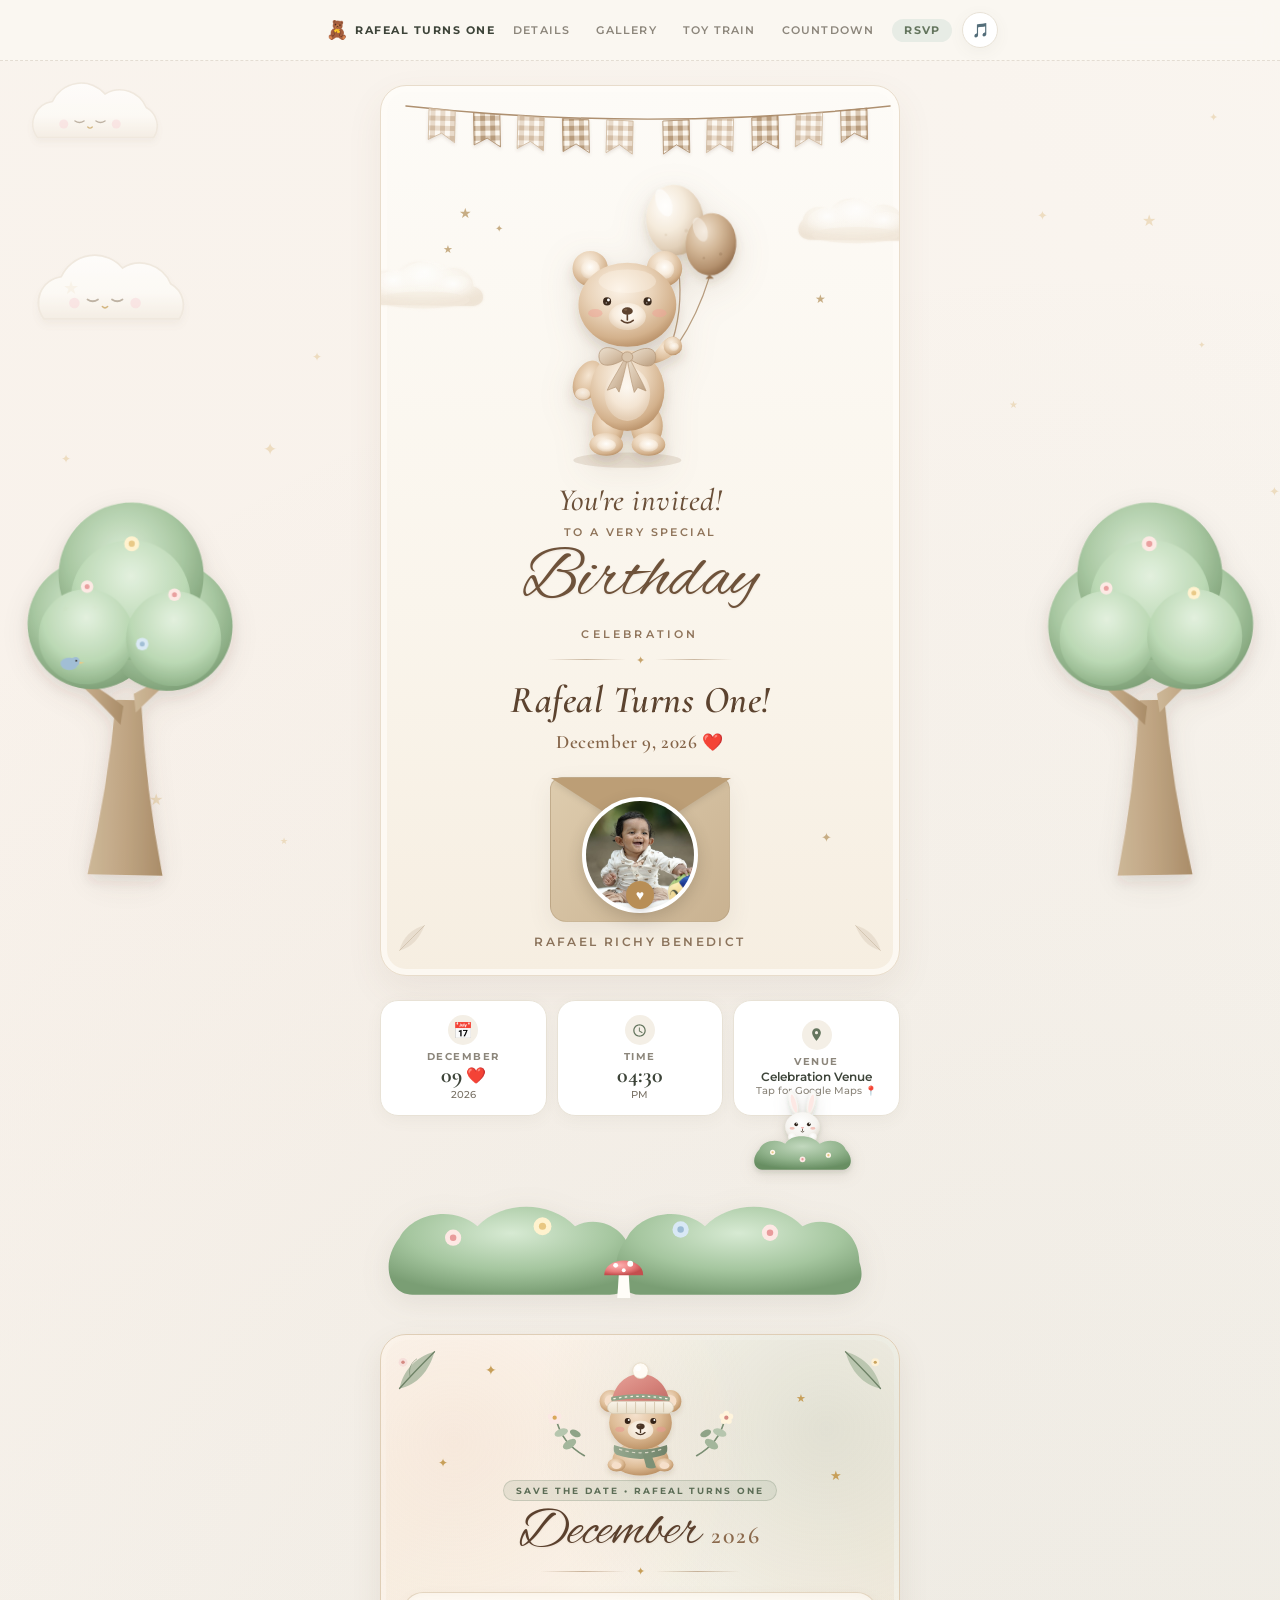
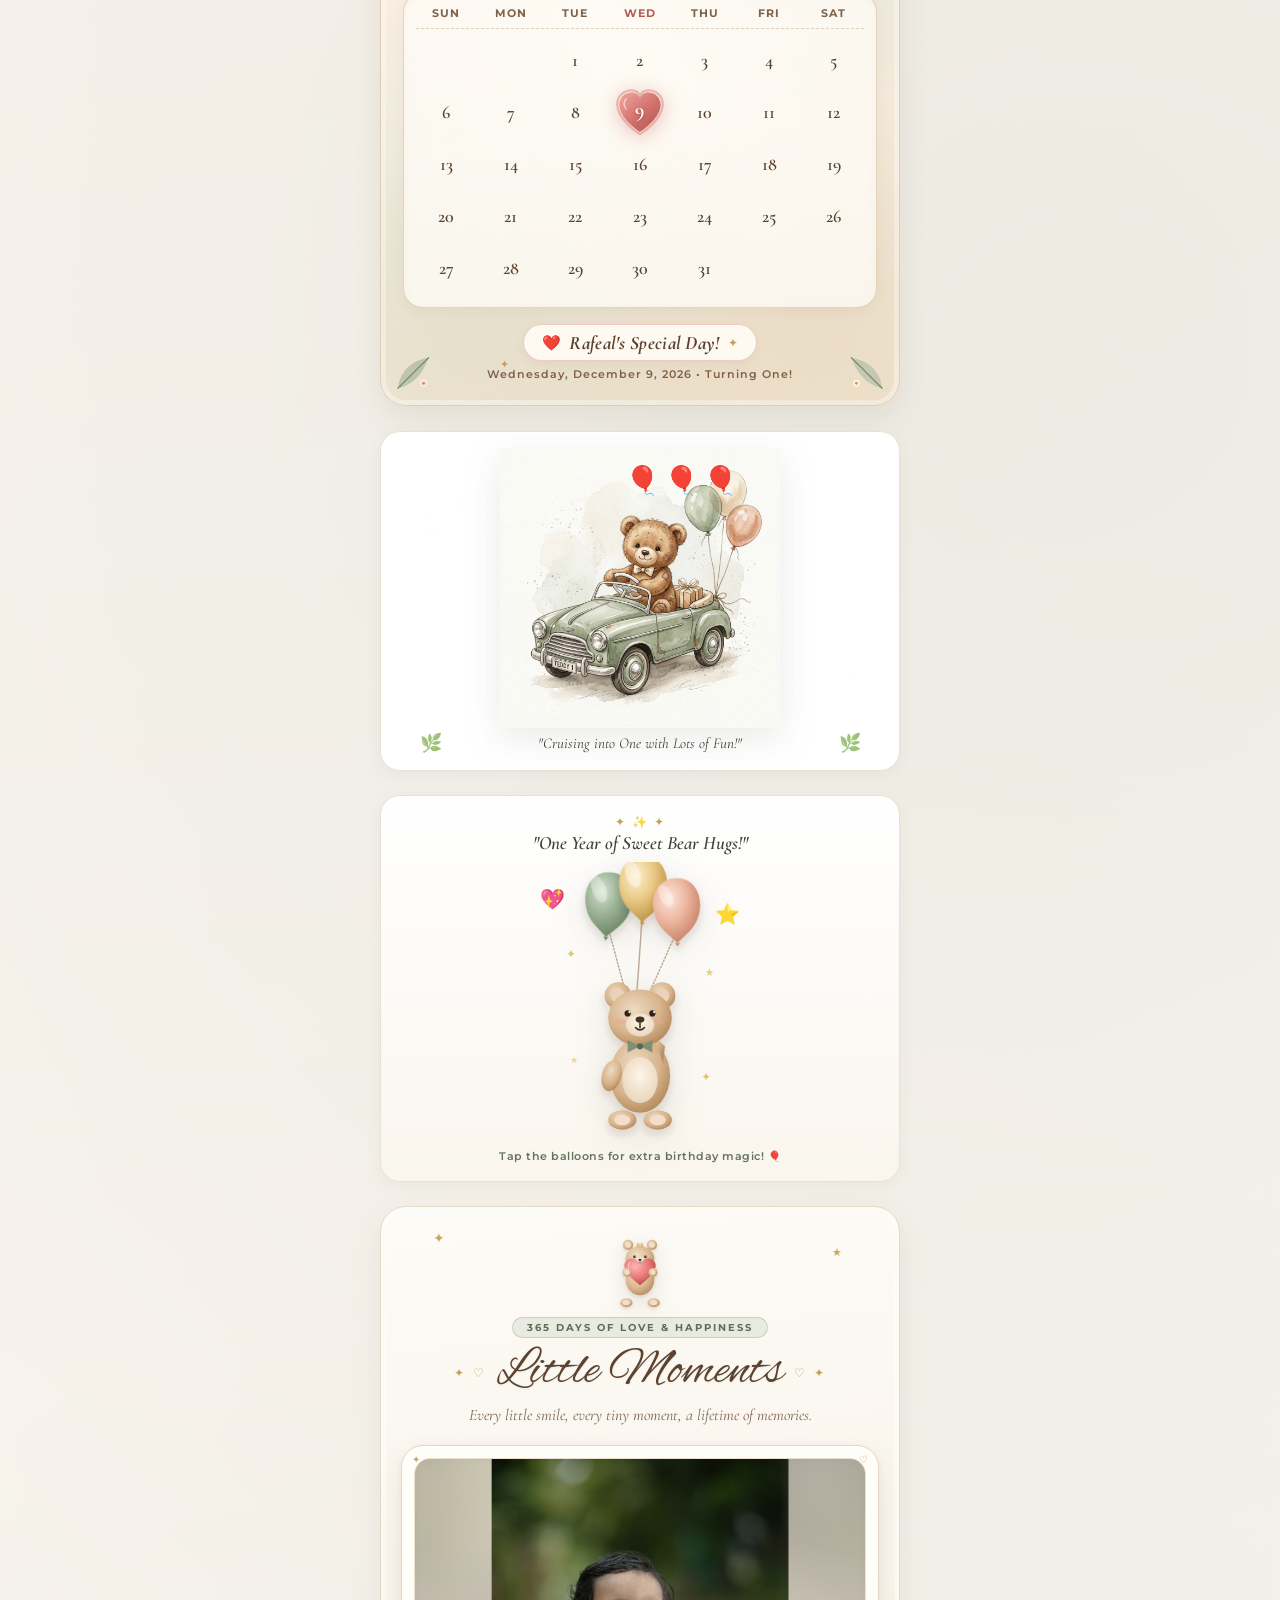
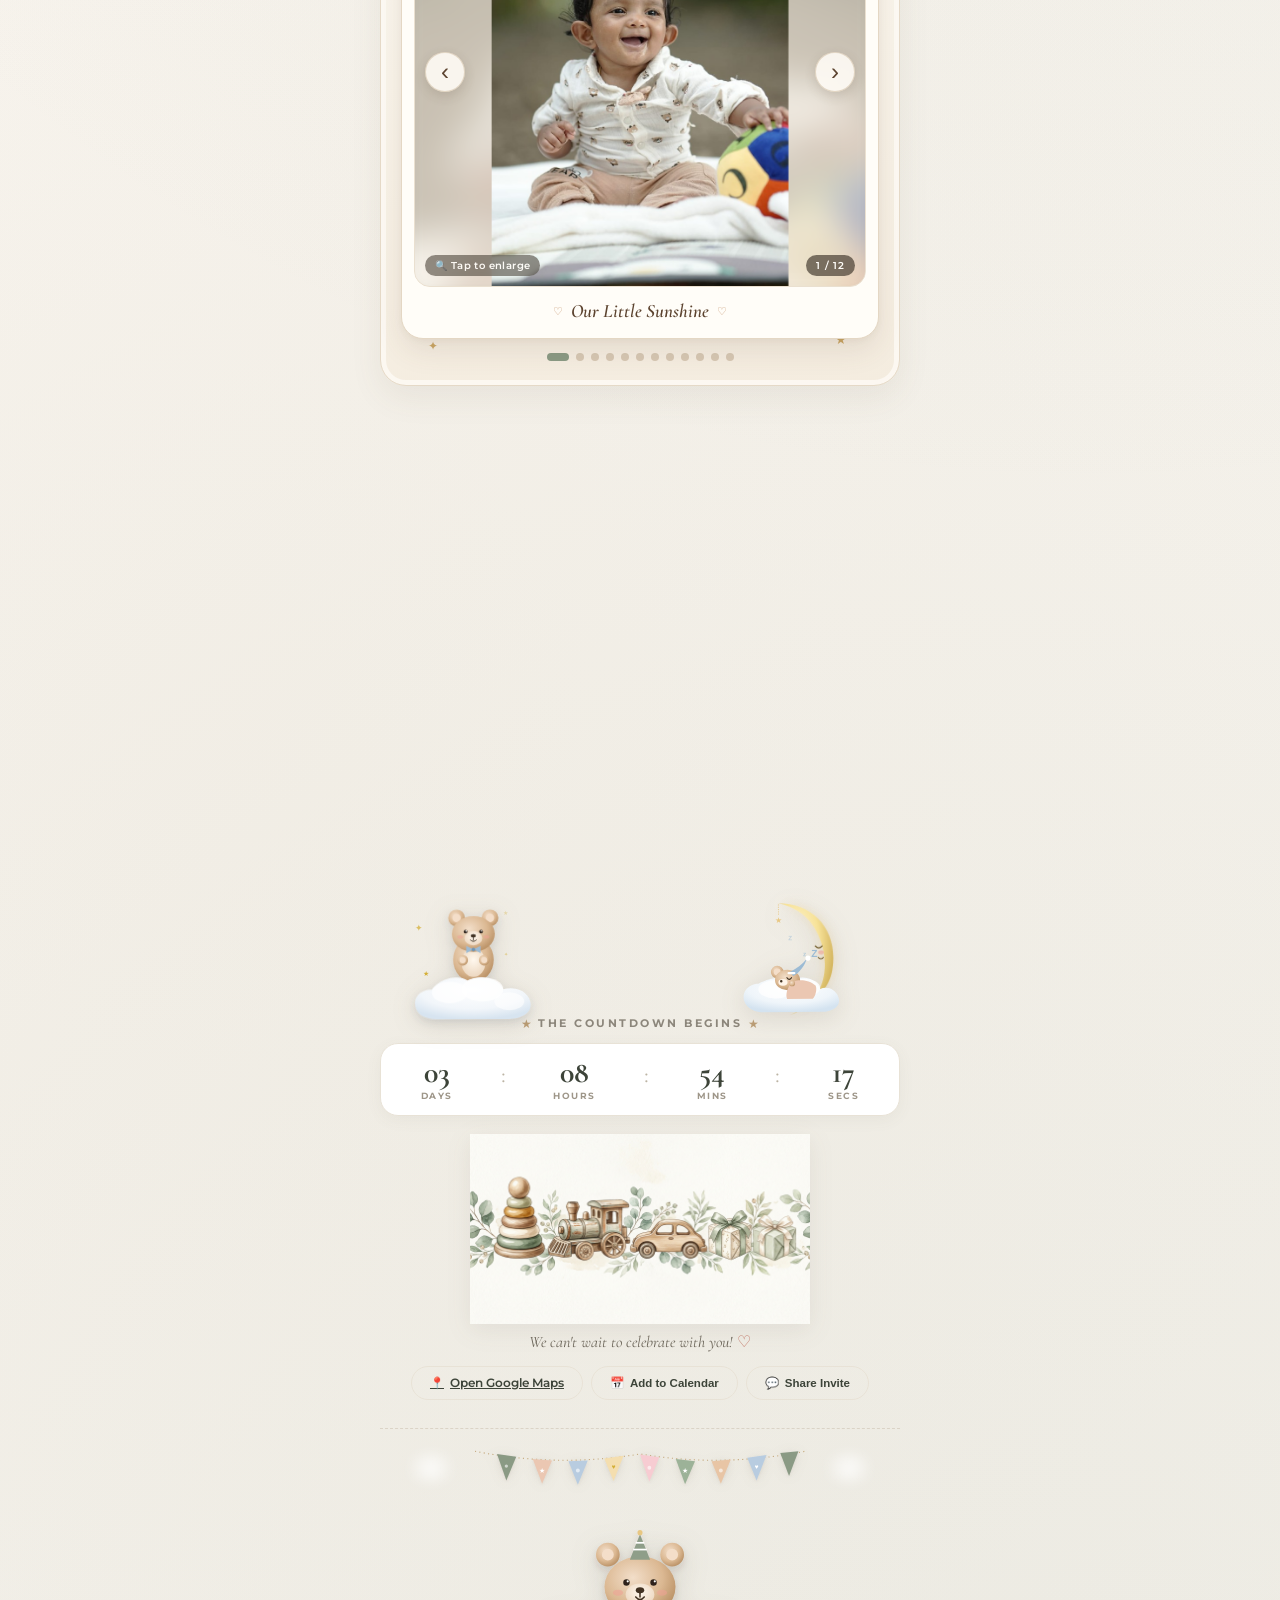
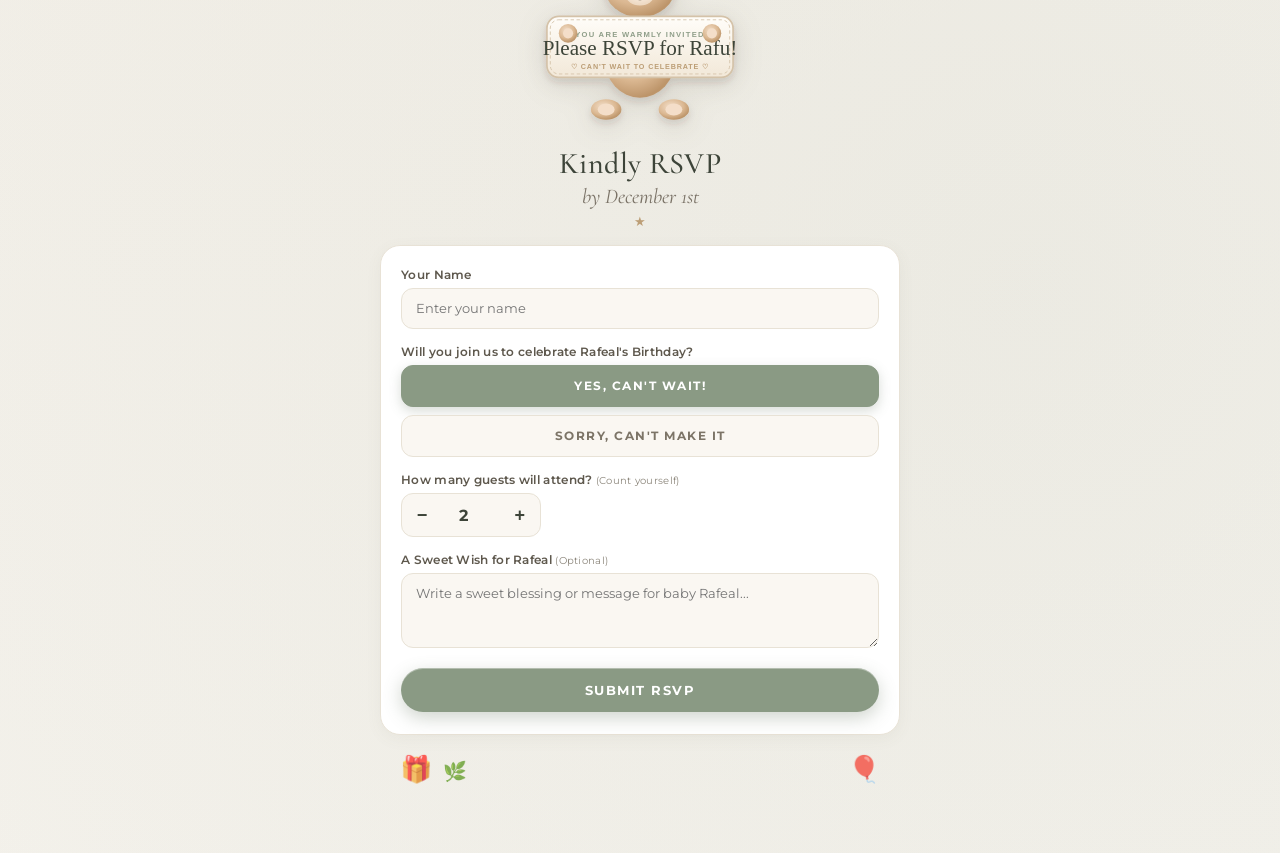
==== index.html @ e19bbeda "Rename baby display name from Rafu to Rafeal" ====
<!DOCTYPE html>
<html lang="en">
<head>
  <meta charset="UTF-8">
  <meta name="viewport" content="width=device-width, initial-scale=1.0">
  <title>Rafeal Turns One! • 1st Birthday Celebration</title>
  <meta name="description" content="You're invited to celebrate Rafael Richy Benedict's (Rafeal) 1st Birthday Celebration in a Magical Storybook Wonderland!">
  <link rel="preconnect" href="https://fonts.googleapis.com">
  <link rel="preconnect" href="https://fonts.gstatic.com" crossorigin>
  <link href="https://fonts.googleapis.com/css2?family=Alex+Brush&family=Cormorant+Garamond:ital,wght@0,400;0,500;0,600;0,700;1,400;1,600&family=Montserrat:wght@300;400;500;600;700&family=Playfair+Display:ital,wght@0,500;0,600;0,700;1,400;1,600&display=swap" rel="stylesheet">
  <link rel="stylesheet" href="style.css">
  <link rel="icon" href="data:image/svg+xml,<svg xmlns=%22http://www.w3.org/2000/svg%22 viewBox=%220 0 100 100%22><text y=%22.9em%22 font-size=%2290%22>🧸</text></svg>">
</head>
<body>
  <!-- Ambient Gold Dust, Confetti & Drifting Sky Particles -->
  <div class="stars-container" id="starsContainer"></div>
  <canvas id="confettiCanvas"></canvas>

  <!-- ==============================================
       SCENIC GARDEN BACKGROUND DECORATIONS (TREES, BUTTERFLIES, CLOUDS)
       ============================================== -->
  <aside class="wonderland-scenery" aria-hidden="true">
    <!-- Large Illustrated Nursery Trees on Outer Canvas Edges -->
    <div class="scenic-tree scenic-tree-left">
      <img src="assets/decorations/pastel_tree_left.svg" alt="" class="tree-svg tree-svg-left">
    </div>
    <div class="scenic-tree scenic-tree-right">
      <img src="assets/decorations/pastel_tree_right.svg" alt="" class="tree-svg tree-svg-right">
    </div>

    <!-- Floating Fluffy Clouds in Sky -->
    <div class="floating-sky-cloud cloud-pos-1">
      <img src="assets/decorations/fluffy_cloud.svg" alt="" class="cloud-svg">
    </div>
    <div class="floating-sky-cloud cloud-pos-2">
      <img src="assets/decorations/fluffy_cloud.svg" alt="" class="cloud-svg">
    </div>

    <!-- Delicate Fluttering Butterflies -->
    <div class="scenic-butterfly butterfly-flight-1">
      <img src="assets/decorations/butterfly.svg" alt="" class="butterfly-svg">
    </div>
    <div class="scenic-butterfly butterfly-flight-2">
      <img src="assets/decorations/butterfly.svg" alt="" class="butterfly-svg">
    </div>
  </aside>

  <!-- Top Sticky Navigation & Music Bar -->
  <header class="app-header-single">
    <div class="header-container">
      <a href="#heroSection" class="header-logo-badge" aria-label="Rafeal Turns One Home">
        <span class="logo-bear" aria-hidden="true">🧸</span>
        <span class="logo-text">RAFEAL TURNS ONE</span>
      </a>
      
      <nav class="header-quick-links" aria-label="Quick Navigation">
        <a href="#detailsSection" class="quick-link">DETAILS</a>
        <a href="#gallerySection" class="quick-link">GALLERY</a>
        <a href="#trainSection" class="quick-link">TOY TRAIN</a>
        <a href="#countdownSection" class="quick-link">COUNTDOWN</a>
        <a href="#rsvpSection" class="quick-link highlight-rsvp">RSVP</a>
      </nav>

      <div class="header-right-controls">
        <!-- Music Box Audio Player Toggle -->
        <button class="audio-toggle-btn" id="audioToggleBtn" title="Play / Pause Birthday Lullaby" aria-label="Toggle Birthday Lullaby Music">
          <span class="music-icon" id="musicIcon">🎵</span>
          <span class="music-wave" id="musicWave"></span>
        </button>

        <!-- Responsive Mobile Hamburger Menu Toggle -->
        <button class="mobile-menu-btn" id="mobileMenuBtn" type="button" aria-label="Open navigation menu" aria-expanded="false" aria-controls="mobileNavDrawer">
          <span class="hamburger-line"></span>
          <span class="hamburger-line"></span>
          <span class="hamburger-line"></span>
        </button>
      </div>
    </div>

    <!-- Collapsible Mobile Navigation Drawer -->
    <nav class="mobile-nav-drawer" id="mobileNavDrawer" aria-label="Mobile Navigation" aria-hidden="true">
      <div class="mobile-nav-inner">
        <a href="#detailsSection" class="mobile-nav-link">
          <span class="mobile-nav-icon" aria-hidden="true">📅</span>
          <span>Details</span>
        </a>
        <a href="#gallerySection" class="mobile-nav-link">
          <span class="mobile-nav-icon" aria-hidden="true">✨</span>
          <span>Gallery</span>
        </a>
        <a href="#trainSection" class="mobile-nav-link">
          <span class="mobile-nav-icon" aria-hidden="true">🚂</span>
          <span>Toy Train</span>
        </a>
        <a href="#countdownSection" class="mobile-nav-link">
          <span class="mobile-nav-icon" aria-hidden="true">⏳</span>
          <span>Countdown</span>
        </a>
        <a href="#rsvpSection" class="mobile-nav-link mobile-nav-rsvp">
          <span class="mobile-nav-icon" aria-hidden="true">💌</span>
          <span>RSVP</span>
        </a>
      </div>
    </nav>
  </header>

  <!-- Single Full-Screen Unified Invitation Content -->
  <main class="invitation-main-content">

    <!-- ==============================================
         HERO SECTION: MINIMAL VINTAGE TEDDY BEAR INVITATION CARD
         ============================================== -->
    <section class="main-hero-section vintage-hero-card hero-intro-active" id="heroSection">

      <!-- Top Hanging Brown & Beige Gingham Bunting -->
      <div class="hero-gingham-bunting" aria-hidden="true">
        <img src="assets/decorations/gingham_bunting.svg" alt="" class="gingham-bunting-img">
      </div>

      <!-- Minimal Edge Decorations: Watercolor Clouds, Golden Stars, Sparkles & Subtle Leaves -->
      <div class="hero-vintage-decor" aria-hidden="true">
        <!-- Fluffy Watercolor Clouds on Both Sides -->
        <div class="hero-deco-cloud hero-cloud-left">
          <img src="assets/decorations/watercolor_cloud.svg" alt="" class="hero-cloud-svg">
        </div>
        <div class="hero-deco-cloud hero-cloud-right">
          <img src="assets/decorations/watercolor_cloud.svg" alt="" class="hero-cloud-svg">
        </div>

        <!-- Tiny Golden Stars & Occasional Floating Sparkles -->
        <span class="vintage-star vs-1">★</span>
        <span class="vintage-star vs-2">✦</span>
        <span class="vintage-star vs-3">★</span>
        <span class="vintage-star vs-4">★</span>
        <span class="vintage-star vs-5">✦</span>
        <span class="vintage-sparkle vsp-1">✦</span>
        <span class="vintage-sparkle vsp-2">✧</span>
        <span class="vintage-sparkle vsp-3">✦</span>

        <!-- Subtle Decorative Corner Leaves -->
        <div class="vintage-leaf-accent vleaf-left">
          <svg viewBox="0 0 48 48" width="38" height="38">
            <path d="M8 40 C12 24, 24 12, 40 8 C34 24, 24 36, 8 40 Z" fill="#C7B69D" opacity="0.38"/>
            <path d="M8 40 C20 28, 30 18, 40 8" stroke="#A68F72" stroke-width="1.1" fill="none" opacity="0.55"/>
          </svg>
        </div>
        <div class="vintage-leaf-accent vleaf-right">
          <svg viewBox="0 0 48 48" width="38" height="38">
            <path d="M40 40 C36 24, 24 12, 8 8 C14 24, 24 36, 40 40 Z" fill="#C7B69D" opacity="0.38"/>
            <path d="M40 40 C28 28, 18 18, 8 8" stroke="#A68F72" stroke-width="1.1" fill="none" opacity="0.55"/>
          </svg>
        </div>
      </div>

      <!-- ONE Centered Plush Beige Teddy Bear Holding Two Floating Balloons -->
      <div class="hero-center-bear-wrap" title="Tap for birthday magic ✨">
        <img src="assets/animals/vintage_hero_bear.svg" alt="Adorable plush beige teddy bear wearing a beige bow and holding two floating balloons" class="vintage-hero-bear-img">
      </div>

      <!-- Centered Birthday Invitation Typography -->
      <div class="invite-header-text vintage-invite-text">
        <h3 class="subtitle-serif hero-intro-invited">You're invited!</h3>
        <p class="eyebrow-text hero-intro-sub">TO A VERY SPECIAL</p>
        <h1 class="script-title hero-intro-birthday">Birthday</h1>
        <p class="eyebrow-text tracking-wide hero-intro-cel">CELEBRATION</p>

        <div class="vintage-hero-divider" aria-hidden="true">
          <span class="vh-line"></span>
          <span class="vh-star">✦</span>
          <span class="vh-line"></span>
        </div>

        <div class="celebrant-title-wrap hero-intro-name">
          <h2 class="celebrant-name" id="displayNickName">Rafeal Turns One!</h2>
        </div>
        <p class="hero-date-highlight hero-intro-date">December 9, 2026 <span class="hero-date-heart" aria-label="heart">❤️</span></p>
      </div>

      <!-- Kraft Envelope Peek with Baby Rafeal's Real Smiling Portrait -->
      <div class="envelope-peek-card" id="envelopePeekCard">
        <div class="envelope-pocket">
          <div class="envelope-flap"></div>
          <div class="baby-photo-frame" id="babyPhotoTrigger" title="Click to view Rafeal's smiling portrait">
            <img src="assets/rafu_photo1.jpg" alt="Rafael Richy Benedict (Rafeal)" class="baby-portrait-img" id="mainBabyPhoto">
            <div class="photo-shine"></div>
          </div>
          <div class="envelope-heart-seal pulse-heart" id="heartSeal" title="Sealed with Love">
            <span>♥</span>
          </div>
        </div>
      </div>

      <p class="celebrant-fullname" id="displayFullName">Rafael Richy Benedict</p>
    </section>

    <!-- ==============================================
         SECTION 2: EVENT DETAILS (DATE, TIME, VENUE)
         ============================================== -->
    <section class="event-details-section reveal-on-scroll" id="detailsSection">
      
      <div class="event-details-grid">
        <!-- Date Card with Calendar & Love Emoji -->
        <div class="detail-pill-card date-card" id="dateCardScrollTrigger" role="button" tabindex="0" title="View Rafeal's December 2026 Birthday Calendar">
          <div class="detail-icon-wrap date-icon-wrap">
            <span class="cal-emoji-icon">📅</span>
          </div>
          <div class="detail-text-group">
            <span class="detail-label" id="cardMonth">DECEMBER</span>
            <div class="date-with-heart">
              <span class="detail-value highlight-num" id="cardDay">09</span>
              <span class="date-love-emoji">❤️</span>
            </div>
            <span class="detail-sub" id="cardYear">2026</span>
          </div>
        </div>

        <!-- Time Card -->
        <div class="detail-pill-card time-card">
          <div class="detail-icon-wrap">
            <svg class="detail-icon" viewBox="0 0 24 24"><path fill="currentColor" d="M12 2C6.5 2 2 6.5 2 12s4.5 10 10 10 10-4.5 10-10S17.5 2 12 2zm0 18c-4.41 0-8-3.59-8-8s3.59-8 8-8 8 3.59 8 8-3.59 8-8 8zm.5-13H11v6l5.2 3.2.8-1.3-4.5-2.7V7z"/></svg>
          </div>
          <div class="detail-text-group">
            <span class="detail-label">TIME</span>
            <span class="detail-value highlight-num" id="cardTime">04:30</span>
            <span class="detail-sub" id="cardTimeAmPm">PM</span>
          </div>
        </div>

        <!-- Venue Card with Direct Google Maps Link -->
        <a href="https://goo.gl/maps/j1ZFTZy9tnqqyLXz6?g_st=aw" target="_blank" rel="noopener noreferrer" class="detail-pill-card venue-card" id="venueCardClickable" title="Click to open Google Maps location">
          <div class="detail-icon-wrap venue-icon-wrap">
            <svg class="detail-icon" viewBox="0 0 24 24"><path fill="currentColor" d="M12 2C8.13 2 5 5.13 5 9c0 5.25 7 13 7 13s7-7.75 7-13c0-3.87-3.13-7-7-7zm0 9.5a2.5 2.5 0 0 1 0-5 2.5 2.5 0 0 1 0 5z"/></svg>
          </div>
          <div class="detail-text-group">
            <span class="detail-label">VENUE</span>
            <span class="detail-value venue-name-text" id="cardVenueName">Celebration Venue</span>
            <span class="detail-sub venue-city-text" id="cardVenueCity">Tap for Google Maps 📍</span>
          </div>
        </a>
      </div>

      <!-- Garden Flower Bush with Bunny Peeking -->
      <div class="scenic-garden-hedge" aria-hidden="true">
        <div class="bunny-hedge-wrap">
          <img src="assets/animals/bunny_peeking.svg" alt="Bunny Peeking from Garden Bush" class="bunny-peeking-hedge-img">
        </div>
        <img src="assets/decorations/garden_bushes.svg" alt="Garden Bush with Flowers and Mushrooms" class="hedge-bushes-img">
      </div>
    </section>

    <!-- ==============================================
         SECTION 2B: ILLUSTRATED BIRTHDAY CALENDAR (DEC 2026)
         ============================================== -->
    <section class="birthday-calendar-section reveal-on-scroll" id="calendarSection" aria-label="December 2026 Birthday Calendar">
      <div class="calendar-keepsake-card">
        <!-- Soft Watercolor Corner Blossoms & Floating Leaves -->
        <div class="cal-watercolor-wash" aria-hidden="true"></div>

        <!-- Floating Botanical Leaves (Top Left & Bottom Right) -->
        <div class="cal-deco-leaf cal-leaf-tl" aria-hidden="true">
          <svg viewBox="0 0 64 64" width="100%" height="100%">
            <path d="M12 52 C16 32, 30 16, 52 10 C46 32, 32 48, 12 52 Z" fill="#9EB096" opacity="0.72"/>
            <path d="M12 52 C26 36, 38 24, 52 10" stroke="#6E8266" stroke-width="1.5" fill="none" stroke-linecap="round"/>
            <path d="M24 38 C22 28, 26 22, 32 18" stroke="#6E8266" stroke-width="1" fill="none" opacity="0.6"/>
            <circle cx="16" cy="22" r="5" fill="#F6DFDA"/>
            <circle cx="16" cy="22" r="2" fill="#D58A82"/>
          </svg>
        </div>
        <div class="cal-deco-leaf cal-leaf-tr" aria-hidden="true">
          <svg viewBox="0 0 64 64" width="100%" height="100%">
            <path d="M52 52 C48 32, 34 16, 12 10 C18 32, 32 48, 52 52 Z" fill="#A9BAA0" opacity="0.72"/>
            <path d="M52 52 C38 36, 26 24, 12 10" stroke="#6E8266" stroke-width="1.5" fill="none" stroke-linecap="round"/>
            <circle cx="46" cy="22" r="4.5" fill="#FDF0D5"/>
            <circle cx="46" cy="22" r="1.8" fill="#C9A25B"/>
          </svg>
        </div>
        <div class="cal-deco-leaf cal-leaf-bl" aria-hidden="true">
          <svg viewBox="0 0 56 56" width="100%" height="100%">
            <path d="M8 46 C10 28, 22 14, 44 10 C38 28, 26 42, 8 46 Z" fill="#9DB094" opacity="0.58"/>
            <path d="M8 46 C22 32, 32 22, 44 10" stroke="#6E8266" stroke-width="1.3" fill="none" stroke-linecap="round"/>
            <circle cx="38" cy="40" r="4.5" fill="#FBE8E4"/>
            <circle cx="38" cy="40" r="1.8" fill="#D58A82"/>
          </svg>
        </div>
        <div class="cal-deco-leaf cal-leaf-br" aria-hidden="true">
          <svg viewBox="0 0 56 56" width="100%" height="100%">
            <path d="M48 46 C46 28, 34 14, 12 10 C18 28, 30 42, 48 46 Z" fill="#A9BAA0" opacity="0.58"/>
            <path d="M48 46 C34 32, 24 22, 12 10" stroke="#6E8266" stroke-width="1.3" fill="none" stroke-linecap="round"/>
            <circle cx="18" cy="40" r="4" fill="#FFF3D6"/>
            <circle cx="18" cy="40" r="1.7" fill="#C9A25B"/>
          </svg>
        </div>

        <!-- Twinkling Decorative Stars -->
        <div class="cal-twinkle-stars" aria-hidden="true">
          <span class="cal-star cal-star-1">✦</span>
          <span class="cal-star cal-star-2">★</span>
          <span class="cal-star cal-star-3">✦</span>
          <span class="cal-star cal-star-4">★</span>
          <span class="cal-star cal-star-5">✦</span>
        </div>

        <!-- Top Illustrated Winter Teddy Bear with Flowers & Leaves -->
        <div class="cal-bear-illustration-wrap">
          <svg class="cal-winter-bear-svg" viewBox="0 0 260 148" width="220" height="125" role="img" aria-label="Cute teddy bear wearing a cozy winter hat">
            <defs>
              <radialGradient id="calBearFur" cx="42%" cy="35%" r="65%">
                <stop offset="0%" stop-color="#F5E2CE"/>
                <stop offset="62%" stop-color="#DDBB95"/>
                <stop offset="100%" stop-color="#BE9468"/>
              </radialGradient>
              <radialGradient id="calSnoutGrad" cx="50%" cy="40%" r="58%">
                <stop offset="0%" stop-color="#FFF9F1"/>
                <stop offset="100%" stop-color="#EFE0CC"/>
              </radialGradient>
              <linearGradient id="calHatCrown" x1="0%" y1="0%" x2="100%" y2="100%">
                <stop offset="0%" stop-color="#E7A299"/>
                <stop offset="55%" stop-color="#D48179"/>
                <stop offset="100%" stop-color="#B96861"/>
              </linearGradient>
              <linearGradient id="calHatBrim" x1="0%" y1="0%" x2="0%" y2="100%">
                <stop offset="0%" stop-color="#FAF4EA"/>
                <stop offset="100%" stop-color="#E8DEC9"/>
              </linearGradient>
              <linearGradient id="calScarfGrad" x1="0%" y1="0%" x2="100%" y2="0%">
                <stop offset="0%" stop-color="#96A88F"/>
                <stop offset="50%" stop-color="#84977D"/>
                <stop offset="100%" stop-color="#708269"/>
              </linearGradient>
              <filter id="calBearShadow" x="-15%" y="-15%" width="130%" height="135%">
                <feDropShadow dx="0" dy="4" stdDeviation="3.5" flood-color="#5D4632" flood-opacity="0.14"/>
              </filter>
            </defs>

            <!-- Background Foliage Sprigs Flanking Bear -->
            <g class="cal-bear-foliage">
              <!-- Left eucalyptus & blossom -->
              <path d="M62 122 C44 112, 32 96, 28 78" stroke="#7A8E73" stroke-width="2" fill="none" stroke-linecap="round"/>
              <ellipse cx="44" cy="108" rx="9" ry="5" transform="rotate(-32 44 108)" fill="#A3B69B"/>
              <ellipse cx="34" cy="94" rx="8.5" ry="4.5" transform="rotate(-20 34 94)" fill="#B6C6AE"/>
              <ellipse cx="51" cy="95" rx="7" ry="4" transform="rotate(25 51 95)" fill="#8FA387"/>
              <!-- Little flower left -->
              <g transform="translate(26, 76)">
                <circle cx="0" cy="-5" r="3.6" fill="#FBE8E4"/>
                <circle cx="4.8" cy="-1.5" r="3.6" fill="#FBE8E4"/>
                <circle cx="3" cy="4" r="3.6" fill="#FBE8E4"/>
                <circle cx="-3" cy="4" r="3.6" fill="#FBE8E4"/>
                <circle cx="-4.8" cy="-1.5" r="3.6" fill="#FBE8E4"/>
                <circle cx="0" cy="0" r="2.6" fill="#D9A85B"/>
              </g>

              <!-- Right eucalyptus & blossom -->
              <path d="M198 122 C216 112, 228 96, 232 78" stroke="#7A8E73" stroke-width="2" fill="none" stroke-linecap="round"/>
              <ellipse cx="216" cy="108" rx="9" ry="5" transform="rotate(32 216 108)" fill="#A3B69B"/>
              <ellipse cx="226" cy="94" rx="8.5" ry="4.5" transform="rotate(20 226 94)" fill="#B6C6AE"/>
              <ellipse cx="209" cy="95" rx="7" ry="4" transform="rotate(-25 209 95)" fill="#8FA387"/>
              <!-- Little flower right -->
              <g transform="translate(234, 76)">
                <circle cx="0" cy="-5" r="3.6" fill="#FFF4DC"/>
                <circle cx="4.8" cy="-1.5" r="3.6" fill="#FFF4DC"/>
                <circle cx="3" cy="4" r="3.6" fill="#FFF4DC"/>
                <circle cx="-3" cy="4" r="3.6" fill="#FFF4DC"/>
                <circle cx="-4.8" cy="-1.5" r="3.6" fill="#FFF4DC"/>
                <circle cx="0" cy="0" r="2.6" fill="#D58A82"/>
              </g>
            </g>

            <!-- Bouncing Bear Group -->
            <g class="cal-bear-bounce-group" filter="url(#calBearShadow)">
              <!-- Ears (tucked nicely beside winter hat) -->
              <circle cx="94" cy="56" r="13.5" fill="url(#calBearFur)"/>
              <circle cx="94" cy="56" r="7.5" fill="#F6DFCA"/>
              <circle cx="166" cy="56" r="13.5" fill="url(#calBearFur)"/>
              <circle cx="166" cy="56" r="7.5" fill="#F6DFCA"/>

              <!-- Bear Shoulders / Body -->
              <ellipse cx="130" cy="126" rx="34" ry="20" fill="url(#calBearFur)"/>

              <!-- Bear Head -->
              <ellipse cx="130" cy="82" rx="38" ry="33" fill="url(#calBearFur)"/>

              <!-- Cozy Knitted Winter Hat -->
              <g class="cal-bear-hat">
                <!-- Hat Crown -->
                <path d="M94 64 C96 34, 114 23, 130 23 C146 23, 164 34, 166 64 Z" fill="url(#calHatCrown)"/>
                <!-- Sage Knit Stripe -->
                <path d="M97 53 Q130 47 163 53" stroke="#8FA387" stroke-width="5.5" fill="none" stroke-linecap="round"/>
                <path d="M97 53 Q130 47 163 53" stroke="#F7EFE2" stroke-width="1.5" stroke-dasharray="3 4" fill="none"/>
                <!-- Folded Cream Knit Brim -->
                <rect x="90" y="56" width="80" height="15" rx="7.5" fill="url(#calHatBrim)" stroke="#D9CCB6" stroke-width="1"/>
                <!-- Ribbed knit lines on brim -->
                <path d="M102 58 V69 M113 57 V70 M124 57 V70 M136 57 V70 M147 57 V70 M158 58 V69" stroke="#D8CBB4" stroke-width="1.2" stroke-linecap="round"/>
                <!-- Fluffy Pom-Pom -->
                <circle cx="130" cy="19" r="9.5" fill="#FFFBF4" stroke="#E4D7C2" stroke-width="1"/>
                <circle cx="127" cy="16" r="3.5" fill="#FFFFFF" opacity="0.8"/>
              </g>

              <!-- Snout -->
              <ellipse cx="130" cy="91" rx="15.5" ry="11.5" fill="url(#calSnoutGrad)"/>
              <!-- Nose -->
              <ellipse cx="130" cy="86.5" rx="5" ry="3.4" fill="#4B3626"/>
              <ellipse cx="128.5" cy="85.5" rx="1.5" ry="0.9" fill="#8C6D55" opacity="0.6"/>
              <!-- Sweet Smile -->
              <path d="M130 90 L130 94" stroke="#4B3626" stroke-width="1.6" stroke-linecap="round"/>
              <path d="M124.5 94 Q130 99 135.5 94" fill="none" stroke="#4B3626" stroke-width="1.6" stroke-linecap="round"/>

              <!-- Sparkling Eyes -->
              <circle cx="114.5" cy="80" r="3.6" fill="#352418"/>
              <circle cx="115.8" cy="78.7" r="1.2" fill="#FFFFFF"/>
              <circle cx="145.5" cy="80" r="3.6" fill="#352418"/>
              <circle cx="146.8" cy="78.7" r="1.2" fill="#FFFFFF"/>

              <!-- Rosy Cheeks -->
              <ellipse cx="105" cy="90" rx="5.5" ry="3.2" fill="#E89A90" opacity="0.58"/>
              <ellipse cx="155" cy="90" rx="5.5" ry="3.2" fill="#E89A90" opacity="0.58"/>

              <!-- Cozy Winter Scarf -->
              <path d="M98 109 Q130 120 162 109 Q164 118 159 121 Q130 131 101 121 Q96 118 98 109 Z" fill="url(#calScarfGrad)"/>
              <path d="M142 118 L149 136 Q143 139 137 136 L133 121 Z" fill="#7D9176"/>
              <path d="M104 114 Q130 123 156 114" stroke="#EDE6D8" stroke-width="1.4" stroke-dasharray="4 4" fill="none" opacity="0.8"/>

              <!-- Little Paws Resting on Calendar Top -->
              <ellipse cx="101" cy="133" rx="11" ry="8" fill="url(#calBearFur)"/>
              <ellipse cx="101" cy="134" rx="6" ry="4.2" fill="#F6DFCA"/>
              <ellipse cx="159" cy="133" rx="11" ry="8" fill="url(#calBearFur)"/>
              <ellipse cx="159" cy="134" rx="6" ry="4.2" fill="#F6DFCA"/>
            </g>
          </svg>
        </div>

        <!-- Calendar Month & Year Heading -->
        <div class="cal-header-block">
          <span class="cal-eyebrow-pill">SAVE THE DATE • RAFEAL TURNS ONE</span>
          <div class="cal-month-year-row">
            <h3 class="cal-month-script">December</h3>
            <span class="cal-year-serif">2026</span>
          </div>
          <div class="cal-header-divider" aria-hidden="true">
            <span class="cal-div-line"></span>
            <span class="cal-div-star">✦</span>
            <span class="cal-div-line"></span>
          </div>
        </div>

        <!-- Clean 7-Column Calendar Grid -->
        <div class="cal-grid-wrapper">
          <div class="cal-weekdays-row" role="row">
            <span class="cal-weekday" role="columnheader">SUN</span>
            <span class="cal-weekday" role="columnheader">MON</span>
            <span class="cal-weekday" role="columnheader">TUE</span>
            <span class="cal-weekday cal-weekday-wed" role="columnheader">WED</span>
            <span class="cal-weekday" role="columnheader">THU</span>
            <span class="cal-weekday" role="columnheader">FRI</span>
            <span class="cal-weekday" role="columnheader">SAT</span>
          </div>

          <div class="cal-days-grid" role="grid" aria-label="December 2026 Dates">
            <!-- Week 1: Dec 1 is Tuesday -->
            <span class="cal-day-cell cal-day-empty" aria-hidden="true"></span>
            <span class="cal-day-cell cal-day-empty" aria-hidden="true"></span>
            <span class="cal-day-cell">1</span>
            <span class="cal-day-cell">2</span>
            <span class="cal-day-cell">3</span>
            <span class="cal-day-cell">4</span>
            <span class="cal-day-cell">5</span>

            <!-- Week 2: Dec 9 is Wednesday (Special Birthday Date) -->
            <span class="cal-day-cell">6</span>
            <span class="cal-day-cell">7</span>
            <span class="cal-day-cell">8</span>
            <button type="button" class="cal-day-cell cal-day-birthday" id="calBirthdayCell" aria-label="December 9, 2026 - Rafeal's First Birthday!" title="Rafeal's 1st Birthday! Tap for birthday magic ✨">
              <!-- Pulsing Dusty Rose Watercolor Heart Around 9 -->
              <svg class="bday-heart-svg" viewBox="0 0 64 60" aria-hidden="true">
                <defs>
                  <linearGradient id="bdayRoseHeart" x1="15%" y1="10%" x2="85%" y2="90%">
                    <stop offset="0%" stop-color="#EA9A93"/>
                    <stop offset="50%" stop-color="#D4746E"/>
                    <stop offset="100%" stop-color="#B85C56"/>
                  </linearGradient>
                </defs>
                <path class="bday-heart-outer-ring" d="M32 54 C32 54 6 38 6 20 C6 10 14 4 22.5 4 C27.8 4 30.8 7 32 10.2 C33.2 7 36.2 4 41.5 4 C50 4 58 10 58 20 C58 38 32 54 32 54 Z" fill="none" stroke="#DF988F" stroke-width="2.5" opacity="0.65"/>
                <path class="bday-heart-fill" d="M32 51.5 C32 51.5 8.5 36.5 8.5 20.5 C8.5 11.8 15.2 6.5 22.8 6.5 C27.8 6.5 30.8 9.6 32 12.8 C33.2 9.6 36.2 6.5 41.2 6.5 C48.8 6.5 55.5 11.8 55.5 20.5 C55.5 36.5 32 51.5 32 51.5 Z" fill="url(#bdayRoseHeart)"/>
                <path d="M16 14 C13.5 17 13.5 21.5 16 25" stroke="#FFF4F2" stroke-width="2" stroke-linecap="round" fill="none" opacity="0.55"/>
              </svg>
              <span class="bday-day-num">9</span>
              <!-- Occasional Floating Mini Hearts -->
              <span class="cal-float-heart fh-1" aria-hidden="true">♥</span>
              <span class="cal-float-heart fh-2" aria-hidden="true">♥</span>
              <span class="cal-float-heart fh-3" aria-hidden="true">♡</span>
            </button>
            <span class="cal-day-cell">10</span>
            <span class="cal-day-cell">11</span>
            <span class="cal-day-cell">12</span>

            <!-- Week 3 -->
            <span class="cal-day-cell">13</span>
            <span class="cal-day-cell">14</span>
            <span class="cal-day-cell">15</span>
            <span class="cal-day-cell">16</span>
            <span class="cal-day-cell">17</span>
            <span class="cal-day-cell">18</span>
            <span class="cal-day-cell">19</span>

            <!-- Week 4 -->
            <span class="cal-day-cell">20</span>
            <span class="cal-day-cell">21</span>
            <span class="cal-day-cell">22</span>
            <span class="cal-day-cell">23</span>
            <span class="cal-day-cell">24</span>
            <span class="cal-day-cell">25</span>
            <span class="cal-day-cell">26</span>

            <!-- Week 5 -->
            <span class="cal-day-cell">27</span>
            <span class="cal-day-cell">28</span>
            <span class="cal-day-cell">29</span>
            <span class="cal-day-cell">30</span>
            <span class="cal-day-cell">31</span>
            <span class="cal-day-cell cal-day-empty" aria-hidden="true"></span>
            <span class="cal-day-cell cal-day-empty" aria-hidden="true"></span>
          </div>
        </div>

        <!-- Caption Below Calendar -->
        <div class="cal-footer-caption-wrap">
          <div class="cal-special-caption">
            <span class="cal-caption-heart" aria-hidden="true">❤️</span>
            <span class="cal-caption-text">Rafeal's Special Day!</span>
            <span class="cal-caption-sparkle" aria-hidden="true">✦</span>
          </div>
          <p class="cal-sub-caption">Wednesday, December 9, 2026 • Turning One!</p>
        </div>
      </div>
    </section>

    <!-- ==============================================
         SECTION 4: ANIMATED TEDDY BEAR IN VINTAGE CAR
         ============================================== -->
    <section class="animated-car-showcase-section reveal-on-scroll">
      <div class="car-showcase-card">
        <div class="clouds-backdrop">
          <div class="cloud cloud-1"></div>
          <div class="cloud cloud-2"></div>
        </div>
        
        <div class="car-illustration-container animated-car-wrap" id="carIllustration">
          <div class="car-floating-balloons">
            <span class="car-balloon balloon-sage" title="Pop me!">🎈</span>
            <span class="car-balloon balloon-peach" title="Pop me!">🎈</span>
            <span class="car-balloon balloon-gold" title="Pop me!">🎈</span>
          </div>
          <img src="assets/teddy_car.png" alt="Baby Teddy Bear in Vintage Green Car" class="art-img teddy-car-img" id="teddyCarImg">
        </div>

        <div class="foliage-bottom">
          <span class="leaf leaf-left">🌿</span>
          <span class="car-quote-text">"Cruising into One with Lots of Fun!"</span>
          <span class="leaf leaf-right">🌿</span>
        </div>
      </div>
    </section>

    <!-- ==============================================
         SECTION 5: ANIMATED BEAR HOLDING BALLOONS
         ============================================== -->
    <section class="animated-bear-balloons-section reveal-on-scroll">
      <div class="bear-balloons-card">
        <div class="card-top-sparkle">✦ ✨ ✦</div>
        <h4 class="bear-story-title">"One Year of Sweet Bear Hugs!"</h4>
        
        <div class="interactive-bear-holder" id="interactiveBearHolder">
          <img src="assets/animals/bear_balloons.svg" alt="Teddy Bear Holding Colorful Balloons" class="bear-balloons-svg" id="bearBalloonsSvg">
          
          <div class="floating-heart-bubble bubble-1" title="Tap to pop!">💖</div>
          <div class="floating-heart-bubble bubble-2" title="Tap to pop!">⭐</div>
        </div>

        <p class="bear-caption">Tap the balloons for extra birthday magic! 🎈</p>
      </div>
    </section>

    <!-- ==============================================
         SECTION 6: "LITTLE MOMENTS" ANIMATED BABY MEMORY GALLERY
         ============================================== -->
    <section class="section-card gallery-section album-gallery-section reveal-on-scroll" id="gallerySection" aria-label="Little Moments Baby Photo Gallery">

      <!-- Lightweight Floating Golden Stars & Occasional Hearts -->
      <div class="gallery-deco-layer" aria-hidden="true">
        <span class="gal-float-star gfs-1">✦</span>
        <span class="gal-float-star gfs-2">★</span>
        <span class="gal-float-star gfs-3">✦</span>
        <span class="gal-float-star gfs-4">★</span>
        <span class="gal-float-heart gfh-1">♥</span>
        <span class="gal-float-heart gfh-2">♡</span>
        <span class="gal-float-heart gfh-3">♥</span>
      </div>

      <!-- Gallery Heading with Gentle Floating Teddy Bear -->
      <div class="gallery-album-header">
        <div class="gallery-bear-accent" aria-hidden="true">
          <img src="assets/animals/bear_heart.svg" alt="" class="gallery-teddy-float-svg">
        </div>

        <p class="gallery-eyebrow-badge">365 Days of Love &amp; Happiness</p>
        <div class="gallery-title-ornament">
          <span class="gal-title-deco" aria-hidden="true">✦ ♡</span>
          <h3 class="gallery-script-heading">Little Moments</h3>
          <span class="gal-title-deco" aria-hidden="true">♡ ✦</span>
        </div>
        <p class="gallery-album-subtitle">Every little smile, every tiny moment, a lifetime of memories.</p>
      </div>

      <!-- Elegant Automatic Slideshow Album Frame -->
      <div class="album-showcase-wrap" id="albumGalleryRoot">
        <div class="album-frame-card">
          <!-- Subtle Frame Corner Accents -->
          <span class="frame-corner-accent fca-tl" aria-hidden="true">✦</span>
          <span class="frame-corner-accent fca-tr" aria-hidden="true">♡</span>

          <div class="album-stage-viewport" id="galleryViewport">
            <div class="album-slides-track" id="gallerySlidesContainer" role="region" aria-roledescription="carousel" aria-label="Rafeal's Baby Photographs">
              <!-- Slides rendered dynamically from BABY_GALLERY_PHOTOS in script.js -->
            </div>

            <!-- Clickable Overlay Hint to Open Lightbox -->
            <button type="button" class="album-zoom-trigger" id="galleryZoomTrigger" aria-label="View full-screen photograph">
              <span class="zoom-pill-hint">🔍 Tap to enlarge</span>
            </button>

            <!-- Navigation Arrows -->
            <button type="button" class="album-nav-btn album-nav-prev" id="galleryPrevBtn" aria-label="Previous photograph">
              <span aria-hidden="true">‹</span>
            </button>
            <button type="button" class="album-nav-btn album-nav-next" id="galleryNextBtn" aria-label="Next photograph">
              <span aria-hidden="true">›</span>
            </button>

            <!-- Photo Counter Pill -->
            <div class="album-counter-pill" id="galleryCounter" aria-live="polite">1 / 12</div>
          </div>

          <!-- Smooth Fading Photo Caption -->
          <div class="album-caption-bar" id="galleryCaptionBar">
            <span class="caption-heart-mark" aria-hidden="true">♡</span>
            <p class="album-caption-text" id="galleryCaptionText">Our Little Sunshine</p>
            <span class="caption-heart-mark" aria-hidden="true">♡</span>
          </div>
        </div>

        <!-- Pagination Dots -->
        <div class="album-pagination-dots" id="galleryDots" role="tablist" aria-label="Choose a photograph"></div>
      </div>
    </section>

    <!-- ==============================================
         SECTION 7: THE GRAND ANIMATED BIRTHDAY TOY TRAIN
         ============================================== -->
    <section class="toy-train-wonderland-section reveal-on-scroll" id="trainSection">
      <div class="train-section-header">
        <span class="train-badge">CHOO CHOO! 🚂</span>
        <h3 class="train-heading">All Aboard the Birthday Express!</h3>
        <p class="train-subtext">Carrying sweet teddy bears, fluffy bunnies, gifts, and balloons to Rafeal's party!</p>
      </div>

      <!-- Moving Train Track Viewport -->
      <div class="scenic-train-viewport">
        <!-- Floating steam clouds above track -->
        <div class="train-sky-clouds" aria-hidden="true">
          <span class="track-cloud-drift c-drift-1">☁️</span>
          <span class="track-cloud-drift c-drift-2">☁️</span>
          <span class="track-star-twinkle t-star-1">✨</span>
          <span class="track-star-twinkle t-star-2">⭐</span>
        </div>

        <!-- Horizontal Traveling Train Container -->
        <div class="train-track-scroller" id="trainTrackScroller">
          <img src="assets/train/birthday_train.svg" alt="Animated Birthday Toy Train Carrying Bears and Rabbits" class="birthday-train-svg-element">
        </div>

        <!-- Wooden Railroad Tracks & Pastel Meadow Flowers -->
        <div class="railroad-ground">
          <div class="rail-iron-line"></div>
          <div class="rail-ties-pattern"></div>
          <div class="meadow-grass-border">
            <span class="flower-dot f-1">🌸</span>
            <span class="flower-dot f-2">🌼</span>
            <span class="flower-dot f-3">🌱</span>
            <span class="flower-dot f-4">🌷</span>
            <span class="flower-dot f-5">🌿</span>
            <span class="flower-dot f-6">🍄</span>
            <span class="flower-dot f-7">🌸</span>
            <span class="flower-dot f-8">🌼</span>
            <span class="flower-dot f-9">🌱</span>
          </div>
        </div>
      </div>
    </section>

    <!-- ==============================================
         SECTION 8: LIVE COUNTDOWN & DREAMY CELESTIAL DECOR
         ============================================== -->
    <section class="countdown-section reveal-on-scroll" id="countdownSection">
      
      <!-- Dreamy Characters: Bear on Cloud & Sleeping Bear on Crescent Moon -->
      <div class="countdown-character-decorations" aria-hidden="true">
        <div class="countdown-char-left" title="Teddy Bear on Cloud">
          <img src="assets/animals/bear_cloud.svg" alt="Teddy Bear on Cloud" class="countdown-animal-svg float-bob">
        </div>
        <div class="countdown-char-right" title="Sweet Dreams under Crescent Moon">
          <img src="assets/animals/bear_sleeping_moon.svg" alt="Sleeping Teddy Bear near Crescent Moon" class="countdown-animal-svg float-gentle">
        </div>
      </div>

      <div class="countdown-heading-wrap">
        <span class="countdown-star">★</span>
        <h3 class="countdown-title">THE COUNTDOWN BEGINS</h3>
        <span class="countdown-star">★</span>
      </div>

      <!-- 4-Box Digital Countdown Timer -->
      <div class="countdown-display-card">
        <div class="countdown-unit-box">
          <span class="timer-digits" id="timerDays">00</span>
          <span class="timer-unit-label">DAYS</span>
        </div>
        <span class="timer-separator">:</span>
        <div class="countdown-unit-box">
          <span class="timer-digits" id="timerHours">00</span>
          <span class="timer-unit-label">HOURS</span>
        </div>
        <span class="timer-separator">:</span>
        <div class="countdown-unit-box">
          <span class="timer-digits" id="timerMins">00</span>
          <span class="timer-unit-label">MINS</span>
        </div>
        <span class="timer-separator">:</span>
        <div class="countdown-unit-box">
          <span class="timer-digits" id="timerSecs">00</span>
          <span class="timer-unit-label">SECS</span>
        </div>
      </div>

      <!-- Animated Wooden Toys with Choo-Choo Steam Hearts -->
      <div class="wooden-toys-wrapper">
        <div class="train-steam-puff puff-1">♡</div>
        <div class="train-steam-puff puff-2">♡</div>
        <img src="assets/wooden_toys.png" alt="Vintage Wooden Stacking Rings, Train and Car" class="art-img wooden-toys-img" id="woodenToysImg">
      </div>

      <p class="script-footer-quote">
        We can't wait to celebrate with you! <span class="heart-accent">♡</span>
      </p>

      <!-- Venue Map & Location Quick Actions -->
      <div class="venue-action-banner">
        <a href="https://goo.gl/maps/j1ZFTZy9tnqqyLXz6?g_st=aw" target="_blank" rel="noopener noreferrer" class="btn-outline pill-btn-small" id="getDirectionsBtn">
          <span>📍</span>
          <span>Open Google Maps</span>
        </a>
        <button class="btn-outline pill-btn-small" id="addToCalBtn">
          <span>📅</span>
          <span>Add to Calendar</span>
        </button>
        <button class="btn-outline pill-btn-small" id="shareInviteBtn">
          <span>💬</span>
          <span>Share Invite</span>
        </button>
      </div>
    </section>

    <!-- ==============================================
         SECTION 9: RSVP SECTION (WITH BEAR HOLDING WELCOME SIGN)
         ============================================== -->
    <section class="rsvp-integrated-section reveal-on-scroll" id="rsvpSection">
      
      <!-- Bunting Banner Garland (Pastel Flags Swaying) -->
      <div class="bunting-garland-wrap">
        <img src="assets/decorations/bunting_flags.svg" alt="" class="bunting-flags-rsvp-img">
        <div class="cloud-rsvp cloud-rsvp-left"></div>
        <div class="cloud-rsvp cloud-rsvp-right"></div>
      </div>

      <!-- Teddy Bear Holding Welcome Sign -->
      <div class="rsvp-bear-welcome-wrap">
        <img src="assets/animals/bear_sign.svg" alt="Teddy Bear Holding RSVP Welcome Sign" class="bear-sign-svg">
      </div>

      <!-- RSVP Header -->
      <div class="rsvp-header-text">
        <h2 class="rsvp-title">Kindly RSVP</h2>
        <p class="rsvp-deadline-text">by <span id="rsvpDeadlineDate">December 1st</span></p>
        <div class="star-accent">★</div>
      </div>

      <!-- RSVP Interactive Form -->
      <form class="rsvp-form" id="rsvpForm" onsubmit="return false;">
        
        <!-- Guest Name -->
        <div class="form-group">
          <label for="guestNameInput" class="form-label">Your Name</label>
          <input type="text" id="guestNameInput" class="form-control" placeholder="Enter your name" required autocomplete="name">
        </div>

        <!-- Attendance Choice Buttons -->
        <div class="form-group">
          <label class="form-label">Will you join us to celebrate Rafeal's Birthday?</label>
          <div class="attendance-btn-group">
            <button type="button" class="btn-choice active" id="btnAttendYes" data-value="yes">
              YES, CAN'T WAIT!
            </button>
            <button type="button" class="btn-choice btn-choice-maybe" id="btnAttendNo" data-value="no">
              SORRY, CAN'T MAKE IT
            </button>
          </div>
        </div>

        <!-- Guest Count -->
        <div class="form-group" id="guestCountGroup">
          <label for="guestCountInput" class="form-label">How many guests will attend? <span class="label-sub">(Count yourself)</span></label>
          <div class="counter-input-wrap">
            <button type="button" class="counter-btn" id="btnDecGuests" aria-label="Decrease guests">−</button>
            <input type="number" id="guestCountInput" class="counter-field" value="2" min="1" max="10" readonly>
            <button type="button" class="counter-btn" id="btnIncGuests" aria-label="Increase guests">+</button>
          </div>
        </div>

        <!-- Wishes / Note -->
        <div class="form-group">
          <label for="guestMessageInput" class="form-label">A Sweet Wish for Rafeal <span class="label-sub">(Optional)</span></label>
          <textarea id="guestMessageInput" class="form-control form-textarea" placeholder="Write a sweet blessing or message for baby Rafeal..."></textarea>
        </div>

        <!-- Submit Button -->
        <div class="form-submit-wrap">
          <button type="submit" class="btn-primary pill-btn submit-rsvp-btn" id="btnSubmitRsvp">
            <span>SUBMIT RSVP</span>
          </button>
        </div>

      </form>

      <!-- RSVP Success Feedback Card -->
      <div class="rsvp-success-card hidden" id="rsvpSuccessCard">
        <div class="success-heart-icon">💝</div>
        <h3 class="success-title">Thank You So Much!</h3>
        <p class="success-message" id="successCustomMessage">We are thrilled to celebrate baby Rafeal's 1st birthday with you!</p>
        <div class="success-details-pill" id="successDetailsPill"></div>
        <button type="button" class="btn-secondary pill-btn-small" id="btnEditRsvp">Change Response</button>
      </div>

      <!-- Bottom Watercolor Gifts & Balloons Decor -->
      <div class="rsvp-bottom-decor">
        <div class="decor-gift-box">
          <span class="emoji-gift">🎁</span>
          <span class="leaf-sprig">🌿</span>
        </div>
        <div class="decor-balloons">
          <span class="emoji-balloon">🎈</span>
        </div>
      </div>

    </section>

  </main>

  <!-- ==============================================
       MODALS & DRAWERS
       ============================================== -->

  <!-- Modal: Host RSVP Guest List Viewer -->
  <div class="modal-backdrop hidden" id="hostDrawerModal" role="dialog" aria-modal="true" aria-labelledby="modalHostTitle">
    <div class="modal-card">
      <div class="modal-header">
        <h3 class="modal-title" id="modalHostTitle">📋 RSVP Responses (<span id="modalTotalGuests">0</span> Guests)</h3>
        <button class="modal-close-btn" id="closeHostDrawerBtn" aria-label="Close RSVP list">&times;</button>
      </div>
      <div class="modal-body">
        <div class="rsvp-summary-stats">
          <div class="stat-pill stat-attending">
            <span class="stat-count" id="statYesCount">0</span>
            <span class="stat-name">Attending</span>
          </div>
          <div class="stat-pill stat-declined">
            <span class="stat-count" id="statNoCount">0</span>
            <span class="stat-name">Declined</span>
          </div>
        </div>
        <div class="guest-list-container" id="guestListContainer">
          <p class="empty-list-notice">No RSVPs received yet. Be the first to RSVP!</p>
        </div>
      </div>
      <div class="modal-footer">
        <button class="btn-outline" id="exportRsvpBtn">Export CSV</button>
        <button class="btn-primary" id="closeHostDrawerBtn2">Done</button>
      </div>
    </div>
  </div>

  <!-- Modal: Full-Screen Photo Lightbox -->
  <div class="modal-backdrop lightbox-backdrop hidden" id="photoViewerModal" role="dialog" aria-modal="true" aria-label="Full-Screen Photo Viewer">
    <div class="lightbox-dialog" id="lightboxStage">
      <button type="button" class="lightbox-close-btn" id="closePhotoViewerBtn" aria-label="Close photo viewer">&times;</button>

      <div class="lightbox-media-frame">
        <button type="button" class="lightbox-nav-btn lightbox-prev" id="lightboxPrevBtn" aria-label="Previous photograph">
          <span aria-hidden="true">‹</span>
        </button>

        <img src="" id="photoViewerImg" alt="Baby Rafeal Full View" class="lightbox-img">

        <button type="button" class="lightbox-nav-btn lightbox-next" id="lightboxNextBtn" aria-label="Next photograph">
          <span aria-hidden="true">›</span>
        </button>
      </div>

      <div class="lightbox-footer">
        <p class="photo-viewer-caption" id="photoViewerCaption"></p>
        <span class="lightbox-counter" id="lightboxCounter"></span>
      </div>
    </div>
  </div>

  <script src="script.js"></script>
</body>
</html>
---- style.css ----
/* ==========================================================================
   RAFEAL'S 1ST BIRTHDAY INVITATION STYLING (ONE SEAMLESS FULL-SCREEN PAGE)
   Aesthetic: Warm vintage nursery watercolor, soft parchment, sage green & gold
   No outer margins, no phone box, no double-screen illusion.
   ========================================================================== */

:root {
  --bg-page: #FAF7F2;
  --bg-card: #FFFFFF;
  --bg-tinted-card: rgba(255, 255, 255, 0.92);
  --color-sage: #8A9A84;
  --color-sage-dark: #64755E;
  --color-sage-light: #E7ECE5;
  --color-olive-banner: #828F79;
  --color-taupe: #BC9E76;
  --color-taupe-light: #F4EFE6;
  --color-kraft: #D6C2A5;
  --color-gold: #C5A059;
  --color-gold-light: #FBF4E4;
  --color-peach: #EBC7B2;
  --color-charcoal: #3D4439;
  --color-muted: #7E867B;
  --color-border: #E8E2D6;

  --font-serif: 'Cormorant Garamond', 'Playfair Display', Georgia, serif;
  --font-script: 'Alex Brush', cursive;
  --font-sans: 'Montserrat', -apple-system, BlinkMacSystemFont, 'Segoe UI', Roboto, sans-serif;

  --shadow-subtle: 0 4px 16px rgba(110, 100, 80, 0.06);
  --shadow-medium: 0 8px 24px rgba(90, 80, 65, 0.08);
  --radius-card: 20px;
  --radius-pill: 999px;
  --transition-smooth: all 0.35s cubic-bezier(0.25, 0.8, 0.25, 1);
}

* {
  margin: 0;
  padding: 0;
  box-sizing: border-box;
  -webkit-tap-highlight-color: transparent;
  scroll-behavior: smooth;
}

html {
  scroll-behavior: smooth;
  overflow-x: hidden;
  max-width: 100%;
}

/* ==========================================================================
   ONE UNIFIED BACKGROUND ACROSS THE ENTIRE BROWSER SCREEN
   ========================================================================== */
body {
  font-family: var(--font-sans);
  background: var(--bg-page);
  background-image:
    radial-gradient(circle at 15% 15%, rgba(235, 199, 178, 0.12) 0%, transparent 45%),
    radial-gradient(circle at 85% 35%, rgba(138, 154, 132, 0.12) 0%, transparent 45%),
    radial-gradient(circle at 20% 70%, rgba(214, 194, 165, 0.1) 0%, transparent 50%),
    radial-gradient(circle at 80% 90%, rgba(138, 154, 132, 0.12) 0%, transparent 45%);
  color: var(--color-charcoal);
  min-height: 100vh;
  max-width: 100%;
  overflow-x: hidden;
  padding: 0;
}

/* Ambient Gold Dust Stars in Background */
.stars-container {
  position: fixed;
  top: 0;
  left: 0;
  width: 100%;
  height: 100vh;
  pointer-events: none;
  z-index: 1;
  overflow: hidden;
}

.ambient-star {
  position: absolute;
  color: #DFC08A;
  opacity: 0.45;
  animation: floatStar 6s ease-in-out infinite alternate;
  user-select: none;
}

@keyframes floatStar {
  0% {
    transform: translateY(0px) scale(0.8) rotate(0deg);
    opacity: 0.2;
  }

  50% {
    opacity: 0.7;
  }

  100% {
    transform: translateY(-24px) scale(1.15) rotate(25deg);
    opacity: 0.35;
  }
}

#confettiCanvas {
  position: fixed;
  top: 0;
  left: 0;
  width: 100%;
  height: 100vh;
  pointer-events: none;
  z-index: 9999;
}

/* ==========================================================================
   TOP STICKY HEADER (NAVIGATION & MUSIC PLAYER)
   ========================================================================== */
.app-header-single {
  position: sticky;
  top: 0;
  z-index: 100;
  width: 100%;
  background: rgba(250, 247, 242, 0.94);
  backdrop-filter: blur(14px);
  border-bottom: 1px dashed rgba(190, 175, 155, 0.35);
}

.header-container {
  max-width: 660px;
  width: 100%;
  margin: 0 auto;
  padding: 12px 16px;
  display: flex;
  align-items: center;
  justify-content: space-between;
  gap: 10px;
}

.header-logo-badge {
  display: inline-flex;
  align-items: center;
  gap: 7px;
  text-decoration: none;
  min-width: 0;
  flex-shrink: 0;
}

.logo-bear {
  font-size: 18px;
  line-height: 1;
  flex-shrink: 0;
  animation: bearWiggle 3s ease-in-out infinite;
}

@keyframes bearWiggle {

  0%,
  100% {
    transform: rotate(0deg);
  }

  25% {
    transform: rotate(-8deg);
  }

  75% {
    transform: rotate(8deg);
  }
}

.logo-text {
  font-size: 11px;
  font-weight: 700;
  letter-spacing: 1.5px;
  color: var(--color-charcoal);
  white-space: nowrap;
}

.header-quick-links {
  display: flex;
  align-items: center;
  gap: 10px;
}

.header-right-controls {
  display: flex;
  align-items: center;
  gap: 8px;
  flex-shrink: 0;
}

.quick-link {
  text-decoration: none;
  font-size: 10.5px;
  font-weight: 600;
  letter-spacing: 1.2px;
  color: #8C867B;
  transition: var(--transition-smooth);
  padding: 5px 8px;
  border-radius: var(--radius-pill);
  white-space: nowrap;
}

.quick-link:hover {
  color: var(--color-sage-dark);
}

.highlight-rsvp {
  background: var(--color-sage-light);
  color: var(--color-sage-dark);
  font-weight: 700;
  padding: 5px 12px;
}

/* Audio Toggle Button */
.audio-toggle-btn {
  width: 36px;
  height: 36px;
  border-radius: 50%;
  background: var(--bg-card);
  border: 1px solid var(--color-border);
  display: flex;
  align-items: center;
  justify-content: center;
  cursor: pointer;
  font-size: 14px;
  box-shadow: var(--shadow-subtle);
  transition: var(--transition-smooth);
  flex-shrink: 0;
}

.audio-toggle-btn:hover {
  transform: scale(1.1);
  border-color: var(--color-sage);
}

.audio-toggle-btn.playing {
  background: var(--color-sage-light);
  border-color: var(--color-sage);
  animation: pulseGentle 1.8s infinite;
}

/* Mobile Hamburger Button (Hidden on Desktop) */
.mobile-menu-btn {
  display: none;
  width: 36px;
  height: 36px;
  border-radius: 12px;
  background: var(--bg-card);
  border: 1px solid var(--color-border);
  box-shadow: var(--shadow-subtle);
  flex-direction: column;
  align-items: center;
  justify-content: center;
  gap: 4px;
  cursor: pointer;
  transition: var(--transition-smooth);
  padding: 0;
}

.mobile-menu-btn:hover {
  border-color: var(--color-sage);
}

.hamburger-line {
  width: 16px;
  height: 2px;
  border-radius: 2px;
  background: var(--color-charcoal);
  transition: transform 0.25s ease, opacity 0.2s ease;
}

.mobile-menu-btn.is-open .hamburger-line:nth-child(1) {
  transform: translateY(6px) rotate(45deg);
}

.mobile-menu-btn.is-open .hamburger-line:nth-child(2) {
  opacity: 0;
}

.mobile-menu-btn.is-open .hamburger-line:nth-child(3) {
  transform: translateY(-6px) rotate(-45deg);
}

/* Mobile Dropdown Navigation Drawer */
.mobile-nav-drawer {
  display: none;
  width: 100%;
  overflow: hidden;
  max-height: 0;
  opacity: 0;
  background: rgba(252, 249, 243, 0.98);
  border-top: 1px dashed rgba(190, 175, 155, 0.35);
  transition: max-height 0.32s cubic-bezier(0.25, 0.8, 0.25, 1), opacity 0.25s ease;
}

.mobile-nav-drawer.is-open {
  max-height: 320px;
  opacity: 1;
}

.mobile-nav-inner {
  max-width: 560px;
  margin: 0 auto;
  padding: 10px 16px 14px;
  display: flex;
  flex-direction: column;
  gap: 6px;
}

.mobile-nav-link {
  display: flex;
  align-items: center;
  gap: 10px;
  text-decoration: none;
  font-size: 12px;
  font-weight: 600;
  letter-spacing: 1.4px;
  text-transform: uppercase;
  color: var(--color-charcoal);
  background: var(--bg-card);
  border: 1px solid var(--color-border);
  border-radius: 12px;
  padding: 10px 14px;
  transition: var(--transition-smooth);
}

.mobile-nav-link:hover,
.mobile-nav-link:active {
  background: var(--color-taupe-light);
  border-color: var(--color-sage);
  color: var(--color-sage-dark);
}

.mobile-nav-rsvp {
  background: var(--color-sage-light);
  border-color: rgba(138, 154, 132, 0.45);
  color: var(--color-sage-dark);
  font-weight: 700;
}

.mobile-nav-icon {
  font-size: 14px;
  line-height: 1;
}

@media (max-width: 720px) {
  .header-quick-links {
    display: none;
  }

  .mobile-menu-btn {
    display: inline-flex;
  }

  .mobile-nav-drawer {
    display: block;
  }

  .header-container {
    padding: 10px 14px;
  }

  .logo-text {
    font-size: 10.5px;
    letter-spacing: 1.3px;
  }
}

@keyframes pulseGentle {

  0%,
  100% {
    box-shadow: 0 0 0 0 rgba(138, 154, 132, 0.4);
  }

  50% {
    box-shadow: 0 0 0 6px rgba(138, 154, 132, 0);
  }
}

/* ==========================================================================
   MAIN INVITATION BODY (ONE UNIFIED FLOW)
   ========================================================================== */
.invitation-main-content {
  max-width: 560px;
  margin: 0 auto;
  padding: 24px 20px 60px;
  display: flex;
  flex-direction: column;
  gap: 24px;
  position: relative;
  z-index: 10;
}

/* ==========================================================================
   SECTION 1: HERO / THE GRAND INVITATION & BABY PORTRAIT
   ========================================================================== */
.main-hero-section {
  text-align: center;
  display: flex;
  flex-direction: column;
  align-items: center;
  position: relative;
  padding-bottom: 10px;
}

.floating-deco {
  position: relative;
  height: 24px;
  width: 100%;
  pointer-events: none;
}

.floating-deco span {
  position: absolute;
  color: var(--color-gold);
  font-size: 14px;
  opacity: 0.7;
}

.note-1 {
  top: -4px;
  left: 18%;
  animation: floatNote 3s ease-in-out infinite;
}

.note-2 {
  top: 6px;
  left: 32%;
  animation: floatNote 3.5s ease-in-out infinite 0.5s;
}

.star-1 {
  top: -2px;
  right: 26%;
  font-size: 16px;
  animation: twinkle 2s infinite ease-in-out;
}

.star-2 {
  top: 10px;
  right: 12%;
  font-size: 12px;
  animation: twinkle 2.5s infinite ease-in-out 0.8s;
}

.star-3 {
  top: 2px;
  left: 10%;
  font-size: 11px;
}

@keyframes floatNote {

  0%,
  100% {
    transform: translateY(0) rotate(0deg);
  }

  50% {
    transform: translateY(-7px) rotate(8deg);
  }
}

@keyframes twinkle {

  0%,
  100% {
    opacity: 0.3;
    transform: scale(0.8);
  }

  50% {
    opacity: 0.95;
    transform: scale(1.2);
  }
}

.invite-header-text {
  margin-top: 6px;
  margin-bottom: 16px;
  display: flex;
  flex-direction: column;
  align-items: center;
  gap: 5px;
  position: relative;
  z-index: 6;
}

.subtitle-serif {
  font-family: var(--font-serif);
  font-size: clamp(24px, 6.5vw, 31px);
  font-weight: 500;
  color: var(--color-charcoal);
  letter-spacing: 0.5px;
  line-height: 1.15;
  margin-bottom: 2px;
}

.eyebrow-text {
  font-size: clamp(9.5px, 2.5vw, 11px);
  font-weight: 600;
  letter-spacing: 2.4px;
  color: #8C867B;
  text-transform: uppercase;
  line-height: 1.3;
}

.script-title {
  font-family: var(--font-script);
  font-size: clamp(50px, 15vw, 70px);
  font-weight: 400;
  color: var(--color-sage-dark);
  line-height: 0.96;
  margin: 2px 0;
  padding: 2px 10px 4px;
  text-shadow: 1px 1px 2px rgba(100, 117, 94, 0.12);
}

.tracking-wide {
  letter-spacing: 3.2px;
  margin-top: 2px;
}

/* Kraft Envelope Peek with Baby Portrait */
.envelope-peek-card {
  position: relative;
  display: flex;
  justify-content: center;
  margin-top: 10px;
}

.envelope-pocket {
  position: relative;
  width: 180px;
  height: 145px;
  background: linear-gradient(135deg, #DECCAE 0%, #C9B291 100%);
  border-radius: 12px 12px 16px 16px;
  box-shadow: var(--shadow-medium);
  display: flex;
  flex-direction: column;
  align-items: center;
  justify-content: flex-end;
  border: 1px solid rgba(160, 135, 105, 0.3);
  padding-bottom: 8px;
}

.envelope-flap {
  position: absolute;
  top: 0;
  left: 0;
  width: 0;
  height: 0;
  border-left: 90px solid transparent;
  border-right: 90px solid transparent;
  border-top: 58px solid #BC9E76;
  filter: drop-shadow(0 2px 3px rgba(0, 0, 0, 0.1));
}

.baby-photo-frame {
  width: 116px;
  height: 116px;
  border-radius: 50%;
  border: 4px solid #FFFFFF;
  overflow: hidden;
  box-shadow: 0 6px 16px rgba(60, 50, 35, 0.2);
  margin-top: -48px;
  position: relative;
  z-index: 5;
  background: #FFFFFF;
  cursor: pointer;
  transition: var(--transition-smooth);
}

.baby-photo-frame:hover {
  transform: scale(1.06);
  box-shadow: 0 10px 22px rgba(60, 50, 35, 0.25);
}

.baby-portrait-img {
  width: 100%;
  height: 100%;
  object-fit: cover;
}

.envelope-heart-seal {
  position: absolute;
  bottom: 12px;
  width: 28px;
  height: 28px;
  background: #B88E56;
  border-radius: 50%;
  display: flex;
  align-items: center;
  justify-content: center;
  color: #FFFFFF;
  font-size: 14px;
  box-shadow: 0 2px 6px rgba(0, 0, 0, 0.18);
  z-index: 10;
}

.pulse-heart {
  animation: heartPulse 2.2s infinite ease-in-out;
}

@keyframes heartPulse {

  0%,
  100% {
    transform: scale(1);
  }

  50% {
    transform: scale(1.12);
    box-shadow: 0 0 12px rgba(184, 142, 86, 0.4);
  }
}

.ribbon-container {
  text-align: center;
  position: relative;
  margin: 14px 0 4px;
}

.ribbon-text-line {
  font-size: 11px;
  font-weight: 600;
  letter-spacing: 2.2px;
  color: #797165;
  text-transform: uppercase;
}

.ribbon-title {
  font-family: var(--font-serif);
  font-size: 28px;
  font-weight: 700;
  letter-spacing: 2px;
  color: var(--color-charcoal);
  margin: 2px 0;
}

.ribbon-script {
  font-family: var(--font-script);
  font-size: 46px;
  color: var(--color-sage-dark);
  line-height: 0.9;
  margin-top: -2px;
}

.ribbon-badge {
  display: inline-block;
  background: var(--color-sage);
  color: #FFFFFF;
  font-size: 10px;
  font-weight: 700;
  letter-spacing: 2.5px;
  padding: 4px 18px;
  border-radius: var(--radius-pill);
  margin-top: 4px;
  box-shadow: 0 2px 6px rgba(100, 117, 94, 0.2);
}

.celebrant-title-wrap {
  display: flex;
  align-items: center;
  justify-content: center;
  gap: 10px;
  margin-top: 10px;
  max-width: 100%;
}

.celebrant-name {
  font-family: var(--font-serif);
  font-size: clamp(26px, 7.6vw, 38px);
  font-style: italic;
  font-weight: 600;
  color: #3C4239;
  letter-spacing: 0.5px;
  line-height: 1.15;
}

.celebrant-fullname {
  text-align: center;
  font-size: clamp(10.5px, 2.9vw, 12px);
  letter-spacing: 2.4px;
  text-transform: uppercase;
  color: #8C867B;
  font-weight: 600;
  margin-top: 4px;
}

/* ==========================================================================
   SECTION 2: EVENT DETAILS (DATE | TIME | VENUE)
   ========================================================================== */
.event-details-grid {
  display: grid;
  grid-template-columns: repeat(3, 1fr);
  gap: 10px;
}

.detail-pill-card {
  background: var(--bg-card);
  border: 1px solid var(--color-border);
  border-radius: 18px;
  padding: 14px 8px;
  text-align: center;
  display: flex;
  flex-direction: column;
  align-items: center;
  justify-content: center;
  box-shadow: var(--shadow-subtle);
  transition: var(--transition-smooth);
}

.detail-pill-card:hover {
  transform: translateY(-2px);
  border-color: var(--color-sage);
  box-shadow: var(--shadow-medium);
}

.detail-icon-wrap {
  width: 30px;
  height: 30px;
  border-radius: 50%;
  background: var(--color-taupe-light);
  display: flex;
  align-items: center;
  justify-content: center;
  margin-bottom: 6px;
  color: var(--color-sage-dark);
}

.detail-icon {
  width: 15px;
  height: 15px;
}

.detail-text-group {
  display: flex;
  flex-direction: column;
  gap: 1px;
}

.date-with-heart {
  display: flex;
  align-items: center;
  justify-content: center;
  gap: 4px;
}

.date-love-emoji {
  font-size: 16px;
  animation: heartPulse 2s infinite ease-in-out;
}

.cal-emoji-icon {
  font-size: 16px;
}

a.venue-card {
  text-decoration: none;
  color: inherit;
  cursor: pointer;
}

.real-star-card .gallery-img {
  object-fit: cover;
  object-position: center top;
}

.detail-label {
  font-size: 9.5px;
  font-weight: 700;
  letter-spacing: 1.5px;
  color: #8C867B;
}

.highlight-num {
  font-family: var(--font-serif);
  font-size: 22px;
  font-weight: 700;
  color: var(--color-charcoal);
  line-height: 1.1;
}

.detail-sub {
  font-size: 10px;
  font-weight: 500;
  color: #797165;
}

.venue-card {
  cursor: pointer;
}

.venue-name-text {
  font-size: 11.5px;
  font-weight: 600;
  color: var(--color-charcoal);
  line-height: 1.25;
  margin-top: 2px;
}

.venue-city-text {
  font-size: 9.5px;
  color: #8C867B;
}

/* ==========================================================================
   SECTION 3: WHAT'S INSIDE & VINYL SPECIAL MESSAGE
   ========================================================================== */
.two-cards-row {
  display: grid;
  grid-template-columns: 1fr 1fr;
  gap: 14px;
}

.feature-card {
  background: var(--bg-card);
  border: 1px dashed var(--color-border);
  border-radius: var(--radius-card);
  padding: 18px 14px;
  box-shadow: var(--shadow-subtle);
  position: relative;
  display: flex;
  flex-direction: column;
  align-items: center;
  text-align: center;
}

.whats-inside-card {
  justify-content: space-between;
}

.card-fancy-title {
  font-family: var(--font-serif);
  font-size: 18px;
  font-style: italic;
  font-weight: 600;
  color: var(--color-charcoal);
}

.gold-divider-heart {
  color: var(--color-taupe);
  font-size: 11px;
  margin: 2px 0 10px;
}

.fancy-nav-list {
  list-style: none;
  display: flex;
  flex-direction: column;
  gap: 7px;
  width: 100%;
  padding: 0;
}

.fancy-nav-list .nav-item {
  display: flex;
  align-items: center;
  gap: 6px;
  font-size: 9.5px;
  font-weight: 600;
  letter-spacing: 1px;
  color: #726E64;
  cursor: pointer;
  padding: 4px 6px;
  border-radius: 6px;
  transition: var(--transition-smooth);
}

.fancy-nav-list .nav-item:hover {
  background: var(--color-taupe-light);
  color: var(--color-sage-dark);
}

.item-bullet {
  color: var(--color-taupe);
  font-size: 8px;
}

.card-bottom-illustration {
  margin-top: 12px;
  width: 72px;
  height: 72px;
  display: flex;
  align-items: center;
  justify-content: center;
}

.rocking-horse-animated {
  animation: rockingHorseSway 3s ease-in-out infinite alternate;
  transform-origin: 50% 90%;
}

@keyframes rockingHorseSway {
  0% {
    transform: rotate(-5deg);
  }

  100% {
    transform: rotate(5deg);
  }
}

.rocking-bear-img {
  width: 100%;
  height: 100%;
  object-fit: contain;
}

.tag-message-card {
  background: #FAF6EF;
  border: 1px solid #E5DCCF;
  border-radius: 16px;
  clip-path: polygon(15% 0%, 85% 0%, 100% 8%, 100% 100%, 0% 100%, 0% 8%);
  padding-top: 16px;
}

.tag-grommet {
  display: flex;
  flex-direction: column;
  align-items: center;
  margin-bottom: 6px;
}

.grommet-hole {
  width: 10px;
  height: 10px;
  border-radius: 50%;
  background: var(--bg-page);
  border: 2px solid #C4B296;
}

.tag-bow {
  font-size: 15px;
  margin-top: -4px;
}

.vinyl-record-wrap {
  width: 82px;
  height: 82px;
  position: relative;
  margin: 6px 0;
}

.vinyl-disc {
  width: 100%;
  height: 100%;
  background: #1F2220;
  border-radius: 50%;
  position: relative;
  box-shadow: 0 4px 10px rgba(0, 0, 0, 0.25);
  display: flex;
  align-items: center;
  justify-content: center;
  transition: transform 0.5s linear;
}

.vinyl-disc.spinning {
  animation: spinRecord 2.8s linear infinite;
}

@keyframes spinRecord {
  from {
    transform: rotate(0deg);
  }

  to {
    transform: rotate(360deg);
  }
}

.vinyl-grooves {
  position: absolute;
  width: 66px;
  height: 66px;
  border-radius: 50%;
  border: 1px solid rgba(255, 255, 255, 0.15);
  box-shadow:
    inset 0 0 0 4px rgba(255, 255, 255, 0.05),
    inset 0 0 0 8px rgba(0, 0, 0, 0.4),
    inset 0 0 0 12px rgba(255, 255, 255, 0.07);
}

.vinyl-center-label {
  width: 30px;
  height: 30px;
  border-radius: 50%;
  background: #C5A059;
  display: flex;
  flex-direction: column;
  align-items: center;
  justify-content: center;
  z-index: 2;
  border: 2px solid #332B1B;
}

.record-star {
  color: #FFFFFF;
  font-size: 7px;
  line-height: 1;
}

.record-text {
  font-size: 5px;
  font-weight: 700;
  color: #FFFFFF;
  letter-spacing: 0.5px;
}

.music-notes-flow {
  position: absolute;
  top: -16px;
  right: -6px;
  display: flex;
  flex-direction: column;
  pointer-events: none;
  opacity: 0;
  transition: opacity 0.3s;
}

.vinyl-disc.spinning+.music-notes-flow {
  opacity: 1;
}

.flowing-note {
  font-size: 14px;
  color: var(--color-gold);
  animation: floatUpNotes 2s infinite ease-in;
}

.fn-1 {
  animation-delay: 0s;
}

.fn-2 {
  animation-delay: 0.6s;
  margin-left: 8px;
}

.fn-3 {
  animation-delay: 1.2s;
  margin-left: -4px;
}

@keyframes floatUpNotes {
  0% {
    transform: translateY(10px) scale(0.6);
    opacity: 0;
  }

  50% {
    opacity: 0.9;
  }

  100% {
    transform: translateY(-22px) scale(1.1);
    opacity: 0;
  }
}

.tag-script-title {
  font-family: var(--font-script);
  font-size: 22px;
  color: var(--color-charcoal);
  line-height: 1.1;
}

.tag-subtitle {
  font-size: 8.5px;
  font-weight: 700;
  letter-spacing: 1.5px;
  color: #8C867B;
  margin-top: 2px;
}

.audio-circle-play-btn {
  width: 40px;
  height: 40px;
  border-radius: 50%;
  background: #D1BA9C;
  border: none;
  color: #FFFFFF;
  cursor: pointer;
  display: flex;
  align-items: center;
  justify-content: center;
  box-shadow: 0 4px 10px rgba(180, 150, 110, 0.35);
  margin-top: 8px;
  transition: var(--transition-smooth);
}

.audio-circle-play-btn:hover {
  background: var(--color-sage);
  transform: scale(1.1);
}

.play-triangle {
  font-size: 15px;
  margin-left: 2px;
}

.audio-status-label {
  font-size: 9px;
  font-weight: 600;
  color: #8C867B;
  margin-top: 4px;
}

/* ==========================================================================
   SECTION 4: ANIMATED TEDDY IN VINTAGE CAR SHOWCASE
   ========================================================================== */
.animated-car-showcase-section {
  display: flex;
  justify-content: center;
  width: 100%;
}

.car-showcase-card {
  width: 100%;
  background: var(--bg-card);
  border: 1px solid var(--color-border);
  border-radius: var(--radius-card);
  padding: 16px 14px;
  text-align: center;
  box-shadow: var(--shadow-subtle);
  position: relative;
  display: flex;
  flex-direction: column;
  align-items: center;
}

.clouds-backdrop {
  position: absolute;
  width: 100%;
  height: 100%;
  pointer-events: none;
}

.cloud {
  position: absolute;
  background: radial-gradient(circle, rgba(255, 255, 255, 0.92) 0%, rgba(240, 235, 225, 0) 70%);
  border-radius: 50%;
  filter: blur(8px);
}

.cloud-1 {
  width: 140px;
  height: 70px;
  top: 10%;
  left: 4%;
  animation: cloudDrift 8s ease-in-out infinite alternate;
}

.cloud-2 {
  width: 120px;
  height: 60px;
  bottom: 20%;
  right: 4%;
  animation: cloudDrift 10s ease-in-out infinite alternate 2s;
}

@keyframes cloudDrift {
  0% {
    transform: translateX(0);
  }

  100% {
    transform: translateX(14px);
  }
}

.car-illustration-container {
  width: 280px;
  height: 280px;
  display: flex;
  align-items: center;
  justify-content: center;
  position: relative;
  animation: carEngineBob 3.6s ease-in-out infinite;
}

@keyframes carEngineBob {

  0%,
  100% {
    transform: translateY(0px) rotate(0deg);
  }

  50% {
    transform: translateY(-6px) rotate(-0.6deg);
  }
}

.car-floating-balloons {
  position: absolute;
  top: 15px;
  right: 42px;
  display: flex;
  gap: 4px;
  z-index: 8;
}

.car-balloon {
  font-size: 28px;
  display: inline-block;
  cursor: pointer;
  transition: transform 0.25s;
  animation: balloonSway 3s ease-in-out infinite alternate;
}

.car-balloon:hover {
  transform: scale(1.3) translateY(-4px);
}

.balloon-sage {
  animation-delay: 0s;
}

.balloon-peach {
  animation-delay: 0.6s;
}

.balloon-gold {
  animation-delay: 1.2s;
}

@keyframes balloonSway {
  0% {
    transform: translateY(0px) rotate(-4deg);
  }

  100% {
    transform: translateY(-8px) rotate(5deg);
  }
}

.teddy-car-img {
  width: 100%;
  height: 100%;
  object-fit: contain;
  filter: drop-shadow(0 10px 18px rgba(90, 80, 65, 0.12));
}

.foliage-bottom {
  display: flex;
  align-items: center;
  justify-content: space-between;
  width: 90%;
  margin-top: 4px;
}

.car-quote-text {
  font-family: var(--font-serif);
  font-size: 15px;
  font-style: italic;
  color: var(--color-charcoal);
}

.leaf {
  font-size: 18px;
  opacity: 0.6;
}

/* ==========================================================================
   SECTION 5: ANIMATED BEAR HOLDING BALLOONS
   ========================================================================== */
.animated-bear-balloons-section {
  display: flex;
  justify-content: center;
  width: 100%;
}

.bear-balloons-card {
  width: 100%;
  background: linear-gradient(180deg, #FFFFFF 0%, #FAF6EE 100%);
  border: 1px solid var(--color-border);
  border-radius: var(--radius-card);
  padding: 18px 16px;
  text-align: center;
  box-shadow: var(--shadow-subtle);
  position: relative;
  overflow: hidden;
}

.card-top-sparkle {
  color: var(--color-gold);
  font-size: 12px;
  letter-spacing: 2px;
  margin-bottom: 2px;
}

.bear-story-title {
  font-family: var(--font-serif);
  font-size: 19px;
  font-style: italic;
  font-weight: 600;
  color: var(--color-charcoal);
  margin-bottom: 8px;
}

.interactive-bear-holder {
  width: 100%;
  max-width: 230px;
  height: 280px;
  margin: 0 auto;
  position: relative;
  display: flex;
  align-items: center;
  justify-content: center;
  cursor: pointer;
}

.bear-balloons-svg {
  width: 100%;
  height: 100%;
  object-fit: contain;
  filter: drop-shadow(0 8px 18px rgba(80, 70, 55, 0.12));
  transition: transform 0.3s cubic-bezier(0.34, 1.56, 0.64, 1);
}

.interactive-bear-holder:hover .bear-balloons-svg {
  transform: scale(1.04);
}

.floating-heart-bubble {
  position: absolute;
  font-size: 20px;
  user-select: none;
  cursor: pointer;
  transition: transform 0.2s;
  animation: heartBubbleFloat 3s ease-in-out infinite alternate;
}

.floating-heart-bubble:hover {
  transform: scale(1.4) rotate(15deg);
}

.bubble-1 {
  top: 25px;
  left: 15px;
  animation-delay: 0.2s;
}

.bubble-2 {
  top: 40px;
  right: 15px;
  animation-delay: 0.9s;
}

@keyframes heartBubbleFloat {
  0% {
    transform: translateY(0px) rotate(-6deg);
  }

  100% {
    transform: translateY(-12px) rotate(8deg);
  }
}

.bear-caption {
  font-size: 10.5px;
  font-weight: 600;
  color: var(--color-sage-dark);
  margin-top: 8px;
  letter-spacing: 0.5px;
}

/* ==========================================================================
   SECTION 6 & 7: GALLERY & SCHEDULE
   ========================================================================== */
.section-card {
  background: var(--bg-card);
  border: 1px solid var(--color-border);
  border-radius: var(--radius-card);
  padding: 20px 18px;
  box-shadow: var(--shadow-subtle);
}

.section-header-wrap {
  text-align: center;
  margin-bottom: 16px;
}

.section-badge {
  display: inline-block;
  font-size: 9px;
  font-weight: 700;
  letter-spacing: 2px;
  color: var(--color-sage-dark);
  background: var(--color-sage-light);
  padding: 3px 12px;
  border-radius: var(--radius-pill);
}

.section-heading {
  font-family: var(--font-serif);
  font-size: 25px;
  font-weight: 600;
  color: var(--color-charcoal);
  margin: 5px 0 2px;
}

.section-subtext {
  font-size: 11.5px;
  color: #797165;
  line-height: 1.4;
}

.photo-cards-carousel {
  display: grid;
  grid-template-columns: repeat(2, 1fr);
  gap: 12px;
}

.photo-item-card {
  background: #FAF7F2;
  border: 1px solid var(--color-border);
  border-radius: 14px;
  padding: 10px;
  text-align: center;
  cursor: pointer;
  transition: var(--transition-smooth);
}

.photo-item-card:hover {
  transform: translateY(-3px);
  box-shadow: var(--shadow-medium);
  border-color: var(--color-taupe);
}

.photo-matte {
  width: 100%;
  aspect-ratio: 1;
  border-radius: 10px;
  overflow: hidden;
  position: relative;
  background: #FFFFFF;
  display: flex;
  align-items: center;
  justify-content: center;
  box-shadow: inset 0 0 4px rgba(0, 0, 0, 0.05);
}

.gallery-img {
  width: 100%;
  height: 100%;
  object-fit: cover;
  transition: transform 0.4s ease;
}

.photo-item-card:hover .gallery-img {
  transform: scale(1.06);
}

.photo-badge {
  position: absolute;
  bottom: 6px;
  left: 50%;
  transform: translateX(-50%);
  background: rgba(45, 52, 43, 0.75);
  backdrop-filter: blur(4px);
  color: #FFFFFF;
  font-size: 9px;
  font-weight: 600;
  padding: 2px 9px;
  border-radius: var(--radius-pill);
  white-space: nowrap;
}

.photo-placeholder-art {
  width: 100%;
  height: 100%;
  display: flex;
  flex-direction: column;
  align-items: center;
  justify-content: center;
  gap: 4px;
}

.bg-soft-sage {
  background: #E6ECE3;
}

.bg-soft-sand {
  background: #F3EBDD;
}

.bg-soft-peach {
  background: #FAEDE4;
}

.photo-emoji {
  font-size: 34px;
}

.photo-milestone-title {
  font-size: 9.5px;
  font-weight: 700;
  color: #6C665A;
  letter-spacing: 0.5px;
}

.photo-caption {
  font-size: 10px;
  color: #6E685C;
  font-style: italic;
  margin-top: 6px;
  line-height: 1.3;
}

.gallery-action-bar {
  display: flex;
  justify-content: center;
  margin-top: 14px;
}

.pill-btn-small {
  padding: 9px 18px;
  font-size: 11.5px;
  font-weight: 600;
  border-radius: var(--radius-pill);
  cursor: pointer;
  display: inline-flex;
  align-items: center;
  gap: 6px;
  transition: var(--transition-smooth);
}

.btn-secondary {
  background: var(--color-taupe-light);
  color: #6E5637;
  border: 1px solid #DFC9AC;
}

.btn-secondary:hover {
  background: #E8DDCD;
}

/* Timeline */
.timeline-container {
  display: flex;
  flex-direction: column;
  gap: 12px;
}

.timeline-step {
  display: flex;
  gap: 12px;
  align-items: flex-start;
  padding: 12px;
  border-radius: 12px;
  background: #FDFBF7;
  border: 1px solid var(--color-border);
}

.timeline-step.highlight-step {
  background: #F8F5EE;
  border-color: var(--color-sage);
  box-shadow: 0 4px 12px rgba(138, 154, 132, 0.15);
}

.timeline-icon {
  font-size: 22px;
  background: #FFFFFF;
  width: 40px;
  height: 40px;
  border-radius: 50%;
  display: flex;
  align-items: center;
  justify-content: center;
  box-shadow: var(--shadow-subtle);
  flex-shrink: 0;
}

.timeline-content {
  display: flex;
  flex-direction: column;
  gap: 2px;
}

.timeline-time {
  font-size: 10.5px;
  font-weight: 700;
  color: var(--color-sage-dark);
  letter-spacing: 1px;
}

.timeline-title {
  font-family: var(--font-serif);
  font-size: 16px;
  font-weight: 600;
  color: var(--color-charcoal);
}

.timeline-desc {
  font-size: 11px;
  color: #797165;
  line-height: 1.35;
}

/* ==========================================================================
   SECTION 8: LIVE COUNTDOWN & CHOO-CHOO WOODEN TOYS
   ========================================================================== */
.countdown-section {
  text-align: center;
}

.countdown-heading-wrap {
  display: flex;
  align-items: center;
  justify-content: center;
  gap: 6px;
  margin-bottom: 12px;
}

.countdown-star {
  color: var(--color-taupe);
  font-size: 12px;
}

.countdown-title {
  font-size: 10.5px;
  font-weight: 700;
  letter-spacing: 2.5px;
  color: #8C867B;
}

.countdown-display-card {
  background: var(--bg-card);
  border: 1px solid var(--color-border);
  border-radius: 18px;
  padding: 14px 16px;
  display: flex;
  align-items: center;
  justify-content: space-around;
  box-shadow: var(--shadow-subtle);
}

.countdown-unit-box {
  display: flex;
  flex-direction: column;
  align-items: center;
}

.timer-digits {
  font-family: var(--font-serif);
  font-size: 30px;
  font-weight: 700;
  color: var(--color-charcoal);
  line-height: 1;
}

.timer-unit-label {
  font-size: 8.5px;
  font-weight: 700;
  letter-spacing: 1.5px;
  color: #9E9689;
  margin-top: 3px;
}

.timer-separator {
  font-family: var(--font-serif);
  font-size: 24px;
  color: #BCB4A4;
  margin-top: -10px;
}

.wooden-toys-wrapper {
  margin: 18px 0 6px;
  display: flex;
  justify-content: center;
  position: relative;
}

.train-steam-puff {
  position: absolute;
  color: #C07060;
  font-size: 15px;
  pointer-events: none;
  animation: puffFloat 2.6s infinite ease-out;
}

.puff-1 {
  left: 48%;
  top: 10px;
  animation-delay: 0s;
}

.puff-2 {
  left: 51%;
  top: 0px;
  animation-delay: 1.3s;
}

@keyframes puffFloat {
  0% {
    transform: translateY(0px) scale(0.6);
    opacity: 0;
  }

  30% {
    opacity: 0.8;
  }

  100% {
    transform: translateY(-26px) scale(1.3);
    opacity: 0;
  }
}

.wooden-toys-img {
  width: 92%;
  max-width: 340px;
  height: auto;
  object-fit: contain;
  filter: drop-shadow(0 6px 12px rgba(80, 70, 55, 0.08));
  animation: trainSlightRock 4s ease-in-out infinite alternate;
}

@keyframes trainSlightRock {
  0% {
    transform: translateY(0);
  }

  100% {
    transform: translateY(-3px);
  }
}

.script-footer-quote {
  font-family: var(--font-serif);
  font-size: 16px;
  font-style: italic;
  color: #6C665A;
  margin-top: 8px;
}

.heart-accent {
  color: #C07060;
  font-style: normal;
}

.venue-action-banner {
  display: flex;
  flex-wrap: wrap;
  gap: 8px;
  justify-content: center;
  margin: 14px 0 4px;
}

.btn-outline {
  background: transparent;
  border: 1px solid var(--color-border);
  color: var(--color-charcoal);
  font-size: 11.5px;
}

.btn-outline:hover {
  background: var(--bg-card);
  border-color: var(--color-sage);
}

/* ==========================================================================
   SECTION 9: RSVP SECTION (SEAMLESSLY INTEGRATED)
   ========================================================================== */
.rsvp-integrated-section {
  display: flex;
  flex-direction: column;
  padding-top: 10px;
  border-top: 1px dashed rgba(190, 175, 155, 0.4);
}

.bunting-garland-wrap {
  position: relative;
  margin: 4px 0 16px;
  display: flex;
  justify-content: center;
}

.bunting-line {
  position: absolute;
  top: 0;
  left: 10%;
  right: 10%;
  height: 1px;
  background: #C4B9A5;
}

.bunting-flags {
  display: flex;
  gap: 14px;
  margin-top: 1px;
}

.flag {
  width: 24px;
  height: 30px;
  clip-path: polygon(0% 0%, 100% 0%, 50% 100%);
  animation: swayFlag 3s ease-in-out infinite alternate;
}

.flag:nth-child(even) {
  animation-duration: 3.5s;
}

.flag-olive {
  background: #8E9C85;
}

.flag-tan {
  background: #D6C2A5;
}

.flag-sage {
  background: #A7B69E;
}

.flag-peach {
  background: #EBC7B2;
}

.flag-cream {
  background: #EDE5D5;
}

@keyframes swayFlag {
  0% {
    transform: rotate(-3deg);
  }

  100% {
    transform: rotate(3deg);
  }
}

.cloud-rsvp {
  position: absolute;
  background: radial-gradient(circle, rgba(255, 255, 255, 0.85) 0%, transparent 70%);
  border-radius: 50%;
  filter: blur(6px);
  width: 60px;
  height: 30px;
  top: 10px;
}

.cloud-rsvp-left {
  left: 4%;
}

.cloud-rsvp-right {
  right: 4%;
}

.rsvp-header-text {
  text-align: center;
  margin-bottom: 16px;
}

.rsvp-title {
  font-family: var(--font-serif);
  font-size: 30px;
  font-weight: 500;
  color: var(--color-charcoal);
  letter-spacing: 0.5px;
}

.rsvp-deadline-text {
  font-family: var(--font-serif);
  font-size: 21px;
  font-style: italic;
  color: #797165;
  margin-top: 2px;
}

.star-accent {
  color: var(--color-taupe);
  font-size: 13px;
  margin-top: 4px;
}

.rsvp-form {
  background: var(--bg-card);
  border: 1px solid var(--color-border);
  border-radius: var(--radius-card);
  padding: 22px 20px;
  box-shadow: var(--shadow-subtle);
  display: flex;
  flex-direction: column;
  gap: 16px;
}

.form-group {
  display: flex;
  flex-direction: column;
  gap: 6px;
}

.form-label {
  font-size: 11.5px;
  font-weight: 600;
  color: #5E584D;
  letter-spacing: 0.3px;
}

.label-sub {
  font-size: 10px;
  font-weight: 400;
  color: #8C867B;
}

.form-control {
  font-family: var(--font-sans);
  font-size: 12.5px;
  padding: 12px 14px;
  background: #FAF7F2;
  border: 1px solid var(--color-border);
  border-radius: 12px;
  color: var(--color-charcoal);
  transition: var(--transition-smooth);
}

.form-control:focus {
  outline: none;
  border-color: var(--color-sage);
  background: #FFFFFF;
  box-shadow: 0 0 0 3px rgba(138, 154, 132, 0.2);
}

.form-textarea {
  resize: vertical;
  min-height: 75px;
}

.attendance-btn-group {
  display: flex;
  flex-direction: column;
  gap: 8px;
}

.btn-choice {
  font-family: var(--font-sans);
  font-size: 11.5px;
  font-weight: 700;
  letter-spacing: 1.5px;
  padding: 13px 16px;
  border-radius: 12px;
  border: 1px solid var(--color-border);
  background: #FAF7F2;
  color: #7C7467;
  cursor: pointer;
  transition: var(--transition-smooth);
}

.btn-choice:hover {
  border-color: var(--color-sage);
}

.btn-choice.active {
  background: var(--color-sage);
  border-color: var(--color-sage);
  color: #FFFFFF;
  box-shadow: 0 4px 12px rgba(100, 117, 94, 0.25);
}

.btn-choice-maybe.active {
  background: #BC9E76;
  border-color: #BC9E76;
  color: #FFFFFF;
  box-shadow: 0 4px 12px rgba(188, 158, 118, 0.25);
}

.counter-input-wrap {
  display: flex;
  align-items: center;
  max-width: 140px;
  background: #FAF7F2;
  border: 1px solid var(--color-border);
  border-radius: 12px;
  overflow: hidden;
}

.counter-btn {
  width: 42px;
  height: 42px;
  background: transparent;
  border: none;
  font-size: 18px;
  font-weight: 700;
  color: var(--color-charcoal);
  cursor: pointer;
  display: flex;
  align-items: center;
  justify-content: center;
  transition: background 0.2s;
}

.counter-btn:hover {
  background: var(--color-taupe-light);
}

.counter-field {
  width: 60px;
  border: none;
  background: transparent;
  text-align: center;
  font-family: var(--font-sans);
  font-size: 16px;
  font-weight: 700;
  color: var(--color-charcoal);
}

.form-submit-wrap {
  margin-top: 4px;
}

.btn-primary {
  background: var(--color-sage);
  color: #FFFFFF;
  border: none;
  font-family: var(--font-sans);
  font-size: 13px;
  font-weight: 700;
  letter-spacing: 1.5px;
  padding: 14px 28px;
  border-radius: var(--radius-pill);
  box-shadow:
    0 6px 18px rgba(100, 117, 94, 0.3),
    inset 0 1px 0 rgba(255, 255, 255, 0.35);
  cursor: pointer;
  transition: var(--transition-smooth);
  display: inline-flex;
  align-items: center;
  gap: 8px;
}

.btn-primary:hover {
  background: var(--color-sage-dark);
  transform: translateY(-2px);
  box-shadow: 0 10px 24px rgba(100, 117, 94, 0.4);
}

.submit-rsvp-btn {
  width: 100%;
  justify-content: center;
  padding: 14px;
}

.rsvp-success-card {
  background: var(--bg-card);
  border: 1px solid var(--color-sage);
  border-radius: var(--radius-card);
  padding: 26px 20px;
  text-align: center;
  box-shadow: var(--shadow-medium);
}

.success-heart-icon {
  font-size: 44px;
  margin-bottom: 8px;
}

.success-title {
  font-family: var(--font-serif);
  font-size: 26px;
  color: var(--color-sage-dark);
}

.success-message {
  font-size: 12.5px;
  color: #6C665A;
  margin: 6px 0 14px;
}

.success-details-pill {
  background: var(--color-sage-light);
  border-radius: 12px;
  padding: 10px 14px;
  font-size: 11.5px;
  color: var(--color-sage-dark);
  font-weight: 600;
  margin-bottom: 16px;
}

.rsvp-bottom-decor {
  display: flex;
  justify-content: space-between;
  align-items: center;
  padding: 18px 20px 8px;
  font-size: 26px;
  opacity: 0.75;
}

.leaf-sprig {
  font-size: 19px;
  margin-left: 4px;
}

.host-admin-link-wrap {
  text-align: center;
  margin-top: 6px;
}

.text-link-btn {
  background: none;
  border: none;
  font-family: var(--font-sans);
  font-size: 11px;
  color: #8C867B;
  cursor: pointer;
  text-decoration: underline;
  display: inline-flex;
  align-items: center;
  gap: 4px;
}

.text-link-btn:hover {
  color: var(--color-sage-dark);
}

/* ==========================================================================
   BOTTOM BRAND RIBBON (FEATURING ANIMATED SITTING TEDDY BEAR)
   ========================================================================== */
.bottom-brand-ribbon {
  padding: 12px 0 24px;
  display: flex;
  justify-content: center;
  background: transparent;
  width: 100%;
}

.ribbon-inner-pill {
  width: 100%;
  background: var(--color-olive-banner);
  color: #FFFFFF;
  border-radius: 18px;
  padding: 12px 18px;
  display: flex;
  align-items: center;
  justify-content: space-between;
  position: relative;
  box-shadow: 0 4px 14px rgba(80, 95, 75, 0.28);
}

.bottom-ribbon-balloons {
  font-size: 26px;
  animation: balloonSway 3s infinite alternate;
}

.ribbon-brand-center {
  text-align: center;
  display: flex;
  flex-direction: column;
  align-items: center;
}

.ribbon-brand-text {
  font-size: 12px;
  font-weight: 700;
  letter-spacing: 2px;
  text-shadow: 0 1px 2px rgba(0, 0, 0, 0.15);
}

.ribbon-subline {
  font-family: var(--font-serif);
  font-style: italic;
  font-size: 11.5px;
  letter-spacing: 1px;
  opacity: 0.92;
  margin-top: 2px;
}

.bottom-sitting-bear {
  width: 48px;
  height: 48px;
  cursor: pointer;
  display: flex;
  align-items: center;
  justify-content: center;
  transition: transform 0.25s;
}

.bottom-sitting-bear:hover {
  transform: scale(1.15);
}

.sitting-bear-img {
  width: 100%;
  height: 100%;
  object-fit: contain;
}

/* ==========================================================================
   FLOATING CUSTOMIZER & MODALS
   ========================================================================== */
.floating-customizer-btn {
  position: fixed;
  bottom: 26px;
  right: 26px;
  width: 52px;
  height: 52px;
  border-radius: 50%;
  background: #FFFFFF;
  border: 1px solid var(--color-border);
  box-shadow: 0 6px 20px rgba(0, 0, 0, 0.14);
  display: flex;
  align-items: center;
  justify-content: center;
  cursor: pointer;
  z-index: 100;
  transition: var(--transition-smooth);
}

.floating-customizer-btn:hover {
  transform: scale(1.1);
  box-shadow: 0 10px 25px rgba(0, 0, 0, 0.2);
}

.customizer-icon {
  font-size: 22px;
}

.customizer-tooltip {
  position: absolute;
  right: 60px;
  background: rgba(45, 52, 43, 0.92);
  color: #FFFFFF;
  font-size: 11px;
  font-weight: 500;
  padding: 6px 12px;
  border-radius: 6px;
  white-space: nowrap;
  pointer-events: none;
  opacity: 0;
  transform: translateX(8px);
  transition: var(--transition-smooth);
}

.floating-customizer-btn:hover .customizer-tooltip {
  opacity: 1;
  transform: translateX(0);
}

.modal-backdrop {
  position: fixed;
  top: 0;
  left: 0;
  width: 100vw;
  height: 100vh;
  background: rgba(35, 40, 32, 0.6);
  backdrop-filter: blur(4px);
  z-index: 1000;
  display: flex;
  align-items: center;
  justify-content: center;
  padding: 20px;
}

.hidden,
.modal-backdrop.hidden {
  display: none;
}

.modal-card {
  width: 100%;
  max-width: 460px;
  background: var(--bg-card);
  border-radius: 24px;
  box-shadow: 0 20px 50px rgba(0, 0, 0, 0.25);
  display: flex;
  flex-direction: column;
  max-height: 90vh;
  overflow: hidden;
  animation: modalPop 0.3s cubic-bezier(0.34, 1.56, 0.64, 1);
}

@keyframes modalPop {
  from {
    opacity: 0;
    transform: scale(0.9);
  }

  to {
    opacity: 1;
    transform: scale(1);
  }
}

.modal-header {
  padding: 18px 22px;
  border-bottom: 1px solid var(--color-border);
  display: flex;
  align-items: center;
  justify-content: space-between;
}

.modal-title {
  font-family: var(--font-serif);
  font-size: 20px;
  color: var(--color-charcoal);
}

.modal-close-btn {
  background: none;
  border: none;
  font-size: 26px;
  line-height: 1;
  color: #8C867B;
  cursor: pointer;
}

.modal-body {
  padding: 20px 22px;
  overflow-y: auto;
  display: flex;
  flex-direction: column;
  gap: 14px;
}

.edit-field-group {
  display: flex;
  flex-direction: column;
  gap: 5px;
}

.edit-field-group label {
  font-size: 11px;
  font-weight: 600;
  color: #6C665A;
}

.edit-row-2 {
  display: grid;
  grid-template-columns: 1fr 1fr;
  gap: 10px;
}

.modal-footer {
  padding: 14px 22px;
  border-top: 1px solid var(--color-border);
  display: flex;
  justify-content: flex-end;
  gap: 10px;
}

.rsvp-summary-stats {
  display: grid;
  grid-template-columns: 1fr 1fr;
  gap: 10px;
  margin-bottom: 12px;
}

.stat-pill {
  padding: 12px;
  border-radius: 12px;
  text-align: center;
  display: flex;
  flex-direction: column;
  gap: 2px;
}

.stat-attending {
  background: var(--color-sage-light);
  color: var(--color-sage-dark);
}

.stat-declined {
  background: var(--color-taupe-light);
  color: #8A6840;
}

.stat-count {
  font-size: 24px;
  font-weight: 700;
}

.stat-name {
  font-size: 10px;
  font-weight: 600;
  text-transform: uppercase;
  letter-spacing: 1px;
}

.guest-list-container {
  display: flex;
  flex-direction: column;
  gap: 8px;
  max-height: 240px;
  overflow-y: auto;
}

.guest-row-card {
  padding: 10px 12px;
  border-radius: 10px;
  background: #FAF7F2;
  border: 1px solid var(--color-border);
  display: flex;
  justify-content: space-between;
  align-items: center;
}

.guest-info-left {
  display: flex;
  flex-direction: column;
  gap: 2px;
}

.guest-name-text {
  font-size: 12px;
  font-weight: 600;
  color: var(--color-charcoal);
}

.guest-wish-quote {
  font-size: 10px;
  font-style: italic;
  color: #797165;
}

.guest-tag-yes {
  background: var(--color-sage);
  color: #FFFFFF;
  font-size: 9px;
  font-weight: 700;
  padding: 3px 8px;
  border-radius: 6px;
}

.guest-tag-no {
  background: #BC9E76;
  color: #FFFFFF;
  font-size: 9px;
  font-weight: 700;
  padding: 3px 8px;
  border-radius: 6px;
}

.empty-list-notice {
  text-align: center;
  font-size: 12px;
  color: #8C867B;
  padding: 20px 0;
}

.photo-viewer-card {
  background: #FFFFFF;
  max-width: 400px;
  padding: 16px;
  position: relative;
}

.photo-viewer-image-wrap {
  width: 100%;
  border-radius: 16px;
  overflow: hidden;
  box-shadow: var(--shadow-medium);
}

.photo-viewer-image-wrap img {
  width: 100%;
  height: auto;
  display: block;
}

.photo-viewer-caption {
  text-align: center;
  font-family: var(--font-serif);
  font-size: 16px;
  font-style: italic;
  color: var(--color-charcoal);
  margin-top: 12px;
}

/* ==========================================================================
   RESPONSIVE ADJUSTMENTS
   ========================================================================== */
@media (max-width: 600px) {
  .invitation-main-content {
    padding: 16px 14px 40px;
  }

  .floating-customizer-btn {
    bottom: 16px;
    right: 16px;
    width: 46px;
    height: 46px;
  }

  .header-quick-links {
    gap: 6px;
  }

  .quick-link {
    font-size: 9.5px;
    padding: 4px 6px;
  }
}


/* ==========================================================================
   MAGICAL ANIMATED WONDERLAND STYLES & ILLUSTRATIONS
   ========================================================================== */

/* Scenic Trees, Floating Clouds and Fluttering Butterflies */
.wonderland-scenery {
  position: fixed;
  inset: 0;
  pointer-events: none;
  z-index: 1;
  overflow: hidden;
}

.scenic-tree {
  position: fixed;
  bottom: 0;
  width: 250px;
  max-width: 20vw;
  z-index: 1;
  pointer-events: none;
  opacity: 0.95;
  transition: transform 0.5s ease;
}

.scenic-tree-left {
  left: 0;
  transform-origin: bottom left;
}

.scenic-tree-right {
  right: 0;
  transform-origin: bottom right;
}

.tree-svg {
  width: 100%;
  height: auto;
  display: block;
  filter: drop-shadow(0 8px 18px rgba(100, 90, 70, 0.08));
}

/* Floating Sky Clouds */
.floating-sky-cloud {
  position: fixed;
  pointer-events: none;
  z-index: 1;
  width: 180px;
  opacity: 0.72;
}

.cloud-pos-1 {
  top: 70px;
  animation: cloudDrift1 45s linear infinite;
}

.cloud-pos-2 {
  top: 240px;
  width: 210px;
  animation: cloudDrift2 55s linear infinite 14s;
}

.cloud-svg {
  width: 100%;
  height: auto;
}

@keyframes cloudDrift1 {
  0% {
    transform: translateX(-240px);
  }

  100% {
    transform: translateX(105vw);
  }
}

@keyframes cloudDrift2 {
  0% {
    transform: translateX(-260px);
  }

  100% {
    transform: translateX(105vw);
  }
}

/* Fluttering Butterflies */
.scenic-butterfly {
  position: fixed;
  pointer-events: none;
  z-index: 3;
  width: 44px;
}

.butterfly-flight-1 {
  top: 180px;
  left: -50px;
  animation: butterflyPath1 24s ease-in-out infinite;
}

.butterfly-flight-2 {
  top: 450px;
  right: -50px;
  animation: butterflyPath2 30s ease-in-out infinite 8s;
}

.butterfly-svg {
  width: 100%;
  height: auto;
  filter: drop-shadow(0 4px 8px rgba(90, 80, 70, 0.15));
}

@keyframes butterflyPath1 {
  0% {
    transform: translate(0, 0) rotate(15deg);
  }

  25% {
    transform: translate(30vw, 40px) rotate(-10deg);
  }

  50% {
    transform: translate(65vw, -30px) rotate(20deg);
  }

  75% {
    transform: translate(85vw, 60px) rotate(-5deg);
  }

  100% {
    transform: translate(110vw, 10px) rotate(15deg);
  }
}

@keyframes butterflyPath2 {
  0% {
    transform: translate(0, 0) scaleX(-1) rotate(10deg);
  }

  25% {
    transform: translate(-30vw, -45px) scaleX(-1) rotate(-15deg);
  }

  50% {
    transform: translate(-60vw, 35px) scaleX(-1) rotate(15deg);
  }

  75% {
    transform: translate(-85vw, -20px) scaleX(-1) rotate(-8deg);
  }

  100% {
    transform: translate(-110vw, 20px) scaleX(-1) rotate(10deg);
  }
}

/* Top Bunting Garland */
.top-bunting-garland {
  width: 100%;
  max-width: 640px;
  margin: 0 auto 12px;
  display: flex;
  justify-content: center;
  pointer-events: none;
}

.bunting-svg-img {
  width: 100%;
  height: auto;
  max-height: 52px;
  filter: drop-shadow(0 3px 6px rgba(120, 105, 80, 0.1));
}

/* Minimal Vintage Teddy Bear Invitation Hero Card */
.vintage-hero-card {
  position: relative;
  width: 100%;
  background: linear-gradient(180deg, #FDFBF7 0%, #FAF5EC 58%, #F6EEE1 100%);
  border: 1.2px solid #E8DCCB;
  border-radius: 26px;
  padding: 14px 20px 26px;
  box-shadow:
    0 14px 36px rgba(112, 88, 62, 0.08),
    inset 0 0 0 6px rgba(255, 253, 249, 0.72);
  overflow: hidden;
  text-align: center;
  display: flex;
  flex-direction: column;
  align-items: center;
}

.hero-gingham-bunting {
  position: relative;
  z-index: 4;
  width: calc(100% + 16px);
  max-width: 520px;
  margin: -4px auto 2px;
  pointer-events: none;
}

.gingham-bunting-img {
  width: 100%;
  height: auto;
  display: block;
}

.hero-vintage-decor {
  position: absolute;
  inset: 0;
  pointer-events: none;
  z-index: 1;
  overflow: hidden;
}

.hero-deco-cloud {
  position: absolute;
  width: 146px;
  opacity: 0.72;
}

.hero-cloud-left {
  top: 158px;
  left: -28px;
  animation: vintageCloudDriftL 7.5s ease-in-out infinite alternate;
}

.hero-cloud-right {
  top: 96px;
  right: -28px;
  width: 138px;
  animation: vintageCloudDriftR 8.5s ease-in-out infinite alternate;
}

.hero-cloud-svg {
  width: 100%;
  height: auto;
  display: block;
}

@keyframes vintageCloudDriftL {
  0% { transform: translateX(0) translateY(0); }
  100% { transform: translateX(8px) translateY(-4px); }
}

@keyframes vintageCloudDriftR {
  0% { transform: translateX(0) translateY(0); }
  100% { transform: translateX(-8px) translateY(-4px); }
}

.vintage-star {
  position: absolute;
  color: #C7AD84;
  font-size: 13px;
  animation: vintageStarTwinkle 3.4s ease-in-out infinite;
  user-select: none;
}

.vs-1 { top: 118px; left: 15%; font-size: 14px; animation-delay: 0s; }
.vs-2 { top: 136px; left: 22%; font-size: 10px; animation-delay: 0.9s; }
.vs-3 { top: 156px; left: 12%; font-size: 11px; animation-delay: 1.6s; }
.vs-4 { top: 205px; right: 14%; font-size: 12px; animation-delay: 0.5s; }
.vs-5 { bottom: 130px; right: 13%; font-size: 13px; animation-delay: 1.3s; }

@keyframes vintageStarTwinkle {
  0%, 100% { opacity: 0.35; transform: scale(0.85); }
  50% { opacity: 0.95; transform: scale(1.18); }
}

.vintage-sparkle {
  position: absolute;
  color: #D2B37D;
  font-size: 12px;
  opacity: 0;
  animation: occasionalSparkle 5.2s ease-in-out infinite;
  user-select: none;
}

.vsp-1 { top: 105px; right: 22%; animation-delay: 0.4s; }
.vsp-2 { top: 255px; left: 16%; font-size: 11px; animation-delay: 2.2s; }
.vsp-3 { bottom: 165px; left: 14%; font-size: 12px; animation-delay: 3.6s; }

@keyframes occasionalSparkle {
  0%, 30%, 100% { opacity: 0; transform: scale(0.6) rotate(0deg); }
  55% { opacity: 0.92; transform: scale(1.15) rotate(15deg); }
  80% { opacity: 0.25; transform: scale(0.9) rotate(25deg); }
}

.vintage-leaf-accent {
  position: absolute;
  bottom: 14px;
  opacity: 0.72;
  animation: calLeafFloat 6s ease-in-out infinite alternate;
}

.vleaf-left { left: 12px; }
.vleaf-right { right: 12px; animation-delay: 1.5s; }

/* ONE Large Centered Plush Teddy Bear Holding Two Balloons */
.hero-center-bear-wrap {
  position: relative;
  z-index: 4;
  width: 270px;
  max-width: 78%;
  margin: 0 auto 4px;
  cursor: pointer;
  transition: transform 0.35s ease;
}

.hero-center-bear-wrap:hover {
  transform: translateY(-3px);
}

.vintage-hero-bear-img {
  width: 100%;
  height: auto;
  display: block;
  filter: drop-shadow(0 10px 18px rgba(102, 78, 52, 0.12));
}

/* Centered Vintage Birthday Typography */
.vintage-invite-text {
  position: relative;
  z-index: 5;
  margin: 2px auto 14px;
  gap: 4px;
}

.vintage-invite-text .subtitle-serif {
  color: #6B5039;
  font-style: italic;
}

.vintage-invite-text .eyebrow-text {
  color: #8F745A;
}

.vintage-invite-text .script-title {
  color: #6E523A;
  text-shadow: 0 1px 2px rgba(110, 82, 58, 0.1);
}

.vintage-hero-divider {
  display: flex;
  align-items: center;
  justify-content: center;
  gap: 10px;
  width: 190px;
  max-width: 72%;
  margin: 8px auto 6px;
}

.vh-line {
  flex: 1;
  height: 1px;
  background: linear-gradient(90deg, transparent, rgba(164, 134, 101, 0.55), transparent);
}

.vh-star {
  font-size: 11px;
  color: #C7A46C;
}

.vintage-hero-card .celebrant-title-wrap {
  margin-top: 2px;
}

.vintage-hero-card .celebrant-name {
  color: #5C432F;
}

.hero-date-highlight {
  font-family: var(--font-serif);
  font-size: clamp(16px, 4.4vw, 19px);
  font-weight: 600;
  color: #846448;
  letter-spacing: 0.6px;
  margin-top: 3px;
}

.hero-date-heart {
  display: inline-block;
  font-size: 0.9em;
  animation: heartPulse 2.4s ease-in-out infinite;
}

.vintage-hero-card .envelope-peek-card {
  position: relative;
  z-index: 4;
  margin-top: 10px;
  margin-bottom: 6px;
}

.vintage-hero-card .celebrant-fullname {
  position: relative;
  z-index: 4;
  margin-top: 6px;
  color: #8B735B;
}

/* ==========================================================================
   VINTAGE HERO INTRO ANIMATION (PLAYS ONCE SMOOTHLY ON LOAD)
   ========================================================================== */
.hero-intro-active .hero-deco-cloud {
  opacity: 0;
  animation: vintageIntroCloud 0.7s ease-out 0.05s forwards;
}

.hero-intro-active .hero-center-bear-wrap {
  opacity: 0;
  animation: vintageIntroBear 0.8s cubic-bezier(0.22, 1, 0.36, 1) 0.2s forwards;
}

.hero-intro-active .hero-intro-invited {
  opacity: 0;
  animation: introTextFade 0.55s ease-out 0.52s forwards;
}

.hero-intro-active .hero-intro-sub {
  opacity: 0;
  animation: introTextFade 0.45s ease-out 0.66s forwards;
}

.hero-intro-active .hero-intro-birthday {
  opacity: 0;
  animation: introHandwrittenReveal 0.85s cubic-bezier(0.22, 1, 0.36, 1) 0.8s forwards;
}

.hero-intro-active .hero-intro-cel,
.hero-intro-active .vintage-hero-divider,
.hero-intro-active .hero-intro-name,
.hero-intro-active .hero-intro-date {
  opacity: 0;
  animation: introTextFade 0.55s ease-out 1.05s forwards;
}

@keyframes vintageIntroCloud {
  0% { opacity: 0; transform: translateY(8px) scale(0.96); }
  100% { opacity: 0.72; transform: translateY(0) scale(1); }
}

@keyframes vintageIntroBear {
  0% { opacity: 0; transform: translateY(16px) scale(0.92); }
  100% { opacity: 1; transform: translateY(0) scale(1); }
}

@keyframes introTextFade {
  0% { opacity: 0; transform: translateY(10px); }
  100% { opacity: 1; transform: translateY(0); }
}

@keyframes introHandwrittenReveal {
  0% {
    opacity: 0.15;
    clip-path: inset(0 100% 0 0);
    transform: translateY(6px) scale(0.96);
  }
  100% {
    opacity: 1;
    clip-path: inset(0 0 0 0);
    transform: translateY(0) scale(1);
  }
}

@media (max-width: 939px) {
  .floating-sky-cloud {
    display: none;
  }
}

@media (max-width: 520px) {
  .vintage-hero-card {
    padding: 12px 14px 22px;
    border-radius: 22px;
  }

  .hero-center-bear-wrap {
    width: 245px;
    max-width: 78%;
  }

  .hero-deco-cloud {
    width: 112px;
    opacity: 0.65;
  }

  .hero-cloud-left {
    top: 145px;
    left: -26px;
  }

  .hero-cloud-right {
    top: 86px;
    right: -26px;
    width: 108px;
  }
}

@media (max-width: 420px) {
  .invitation-main-content {
    padding: 12px 12px 44px;
    gap: 20px;
  }

  .vintage-hero-card {
    padding: 10px 12px 20px;
  }

  .hero-center-bear-wrap {
    width: 232px;
    max-width: 78%;
  }

  .hero-deco-cloud {
    width: 96px;
  }

  .vintage-leaf-accent {
    width: 30px;
    opacity: 0.6;
  }
}

@media (max-width: 360px) {
  .invitation-main-content {
    padding: 10px 10px 40px;
  }

  .header-container {
    padding: 10px 10px;
  }

  .logo-text {
    font-size: 9.5px;
    letter-spacing: 1px;
  }

  .audio-toggle-btn,
  .mobile-menu-btn {
    width: 33px;
    height: 33px;
  }

  .vintage-hero-card {
    padding: 10px 10px 18px;
  }

  .hero-center-bear-wrap {
    width: 208px;
    max-width: 76%;
  }

  .hero-deco-cloud {
    width: 82px;
    opacity: 0.56;
  }
}

  /* Garden Hedge with Peeking Bunny */
  .scenic-garden-hedge {
    position: relative;
    width: 100%;
    max-width: 520px;
    margin: 32px auto 0;
    text-align: center;
  }

  .bunny-hedge-wrap {
    position: absolute;
    top: -65px;
    right: 40px;
    width: 115px;
    z-index: 2;
  }

  .bunny-peeking-hedge-img {
    width: 100%;
    height: auto;
    animation: bunnyPeek 4.5s ease-in-out infinite;
    filter: drop-shadow(0 4px 8px rgba(90, 80, 60, 0.14));
  }

  .hedge-bushes-img {
    width: 100%;
    height: auto;
    display: block;
    filter: drop-shadow(0 6px 14px rgba(90, 80, 60, 0.1));
  }

  @keyframes bunnyPeek {

    0%,
    100% {
      transform: translateY(0);
    }

    40% {
      transform: translateY(-12px) rotate(3deg);
    }

    60% {
      transform: translateY(-12px) rotate(-3deg);
    }

    80% {
      transform: translateY(0);
    }
  }

  /* Waving Bear in What's Inside Card */
  .whats-inside-card {
    position: relative;
  }

  .card-character-corner {
    position: absolute;
    top: -38px;
    right: -14px;
    width: 98px;
    z-index: 4;
  }

  .corner-bear-waving {
    width: 100%;
    height: auto;
    filter: drop-shadow(0 4px 10px rgba(90, 80, 60, 0.16));
  }

  /* Bunny with Flowers in Tag Message Card */
  .tag-message-card {
    position: relative;
  }

  .card-bunny-flowers-corner {
    position: absolute;
    bottom: 8px;
    left: 10px;
    width: 95px;
    z-index: 3;
  }

  .bunny-flowers-small-img {
    width: 100%;
    height: auto;
    filter: drop-shadow(0 4px 8px rgba(90, 80, 60, 0.12));
  }

  /* Gallery Character Accents */
  .gallery-character-accents {
    display: flex;
    justify-content: space-between;
    align-items: flex-end;
    max-width: 540px;
    margin: 0 auto -16px;
    padding: 0 12px;
    position: relative;
    z-index: 4;
    pointer-events: none;
  }

  .gallery-char-left {
    width: 145px;
  }

  .gallery-char-right {
    width: 140px;
  }

  .gallery-animal-svg {
    width: 100%;
    height: auto;
    display: block;
    filter: drop-shadow(0 5px 12px rgba(90, 80, 60, 0.14));
  }

  .milestone-char-card .milestone-bunny-matte {
    display: flex;
    align-items: center;
    justify-content: center;
    background: #FFF8F2;
    border-radius: 14px;
    padding: 10px;
    height: 180px;
  }

  .milestone-bunny-img {
    max-height: 165px;
    width: auto;
    object-fit: contain;
    filter: drop-shadow(0 4px 8px rgba(90, 80, 60, 0.12));
  }

  /* ==========================================================================
   THE GRAND ANIMATED BIRTHDAY TOY TRAIN SECTION
   ========================================================================== */
  .toy-train-wonderland-section {
    width: 100%;
    max-width: 660px;
    margin: 36px auto;
    background: linear-gradient(180deg, rgba(255, 255, 255, 0.95) 0%, rgba(250, 246, 240, 0.96) 100%);
    border: 1px solid var(--color-border);
    border-radius: var(--radius-card);
    padding: 26px 18px 22px;
    box-shadow: var(--shadow-medium);
    position: relative;
    overflow: hidden;
  }

  .train-section-header {
    text-align: center;
    margin-bottom: 18px;
  }

  .train-badge {
    display: inline-block;
    font-size: 11px;
    font-weight: 700;
    letter-spacing: 2px;
    color: var(--color-sage-dark);
    background: var(--color-sage-light);
    padding: 4px 14px;
    border-radius: var(--radius-pill);
    margin-bottom: 8px;
  }

  .train-heading {
    font-family: var(--font-serif);
    font-size: 26px;
    color: var(--color-charcoal);
    margin-bottom: 6px;
  }

  .train-subtext {
    font-size: 13.5px;
    color: var(--color-muted);
    max-width: 480px;
    margin: 0 auto;
    line-height: 1.5;
  }

  .scenic-train-viewport {
    position: relative;
    width: 100%;
    height: 200px;
    overflow: hidden;
    border-radius: 18px;
    background: linear-gradient(180deg, #E8F1F7 0%, #FAF6EE 75%, #E2D6C0 100%);
    border: 1px solid rgba(210, 200, 185, 0.6);
    box-shadow: inset 0 3px 10px rgba(90, 80, 60, 0.06);
  }

  .train-sky-clouds {
    position: absolute;
    top: 12px;
    width: 100%;
    display: flex;
    justify-content: space-around;
    pointer-events: none;
    opacity: 0.65;
    user-select: none;
  }

  .track-cloud-drift {
    animation: floatGentle 5s ease-in-out infinite alternate;
  }

  .track-star-twinkle {
    animation: floatStar 3s ease-in-out infinite alternate;
  }

  /* Infinite Traveling Train */
  .train-track-scroller {
    position: absolute;
    bottom: 26px;
    left: 0;
    width: 1020px;
    height: 145px;
    display: flex;
    align-items: flex-end;
    will-change: transform;
    animation: trainTravelInfinite 22s linear infinite;
  }

  .train-track-scroller:hover {
    animation-play-state: paused;
  }

  @keyframes trainTravelInfinite {
    0% {
      transform: translateX(100vw);
    }

    100% {
      transform: translateX(-1060px);
    }
  }

  .birthday-train-svg-element {
    width: 1020px;
    height: auto;
    max-height: 145px;
    display: block;
    filter: drop-shadow(0 6px 14px rgba(80, 70, 50, 0.22));
  }

  /* Railroad Ground & Wooden Ties */
  .railroad-ground {
    position: absolute;
    bottom: 0;
    left: 0;
    width: 100%;
    height: 32px;
    background: #D8CAB5;
    border-top: 3px solid #7D6B57;
  }

  .rail-iron-line {
    position: absolute;
    top: -2px;
    left: 0;
    width: 100%;
    height: 2px;
    background: #6B5B49;
  }

  .rail-ties-pattern {
    width: 100%;
    height: 12px;
    background: repeating-linear-gradient(90deg, #A49079 0px, #A49079 9px, transparent 9px, transparent 28px);
  }

  .meadow-grass-border {
    display: flex;
    justify-content: space-around;
    font-size: 13px;
    line-height: 1;
    padding-top: 2px;
    user-select: none;
  }

  /* Countdown Section Character Decorations */
  .countdown-character-decorations {
    display: flex;
    justify-content: space-between;
    align-items: flex-end;
    max-width: 540px;
    margin: 0 auto -20px;
    padding: 0 16px;
    position: relative;
    z-index: 4;
    pointer-events: none;
  }

  .countdown-char-left {
    width: 155px;
  }

  .countdown-char-right {
    width: 160px;
  }

  .countdown-animal-svg {
    width: 100%;
    height: auto;
    display: block;
    filter: drop-shadow(0 5px 12px rgba(90, 80, 60, 0.14));
  }

  /* RSVP Section: Bear Holding Welcome Sign */
  .rsvp-bear-welcome-wrap {
    width: 100%;
    max-width: 220px;
    margin: 0 auto 12px;
    text-align: center;
  }

  .bear-sign-svg {
    width: 100%;
    max-width: 220px;
    height: auto;
    display: block;
    filter: drop-shadow(0 6px 14px rgba(90, 80, 60, 0.16));
    animation: floatGentle 4.5s ease-in-out infinite alternate;
  }

  .bunting-flags-rsvp-img {
    width: 100%;
    max-height: 44px;
    display: block;
    margin: 0 auto 10px;
    filter: drop-shadow(0 2px 6px rgba(90, 80, 60, 0.1));
  }

  /* Floating & Bouncing Animation Helpers */
  .float-bob {
    animation: floatBob 4s ease-in-out infinite alternate;
  }

  .float-gentle {
    animation: floatGentle 5s ease-in-out infinite alternate;
  }

  .bounce-hover:hover {
    animation: bounceHover 0.8s ease infinite alternate;
  }

  @keyframes floatBob {
    0% {
      transform: translateY(0);
    }

    100% {
      transform: translateY(-10px);
    }
  }

  @keyframes floatGentle {
    0% {
      transform: translateY(0) rotate(0deg);
    }

    50% {
      transform: translateY(-6px) rotate(1.5deg);
    }

    100% {
      transform: translateY(0) rotate(0deg);
    }
  }

  @keyframes bounceHover {
    0% {
      transform: scale(1.06) translateY(0);
    }

    100% {
      transform: scale(1.06) translateY(-8px);
    }
  }

  /* ==========================================================================
   SMOOTH SCROLL REVEAL ANIMATIONS
   ========================================================================== */
  .reveal-on-scroll {
    opacity: 0;
    transform: translateY(32px);
    transition: opacity 0.85s cubic-bezier(0.16, 1, 0.3, 1), transform 0.85s cubic-bezier(0.16, 1, 0.3, 1);
    will-change: opacity, transform;
  }

  .reveal-on-scroll.is-revealed {
    opacity: 1;
    transform: translateY(0);
  }

  /* Accessibility: Respect Reduced Motion */
  @media (prefers-reduced-motion: reduce) {

    *,
    *::before,
    *::after {
      animation-duration: 0.01ms !important;
      animation-iteration-count: 1 !important;
      transition-duration: 0.01ms !important;
      scroll-behavior: auto !important;
    }

    .reveal-on-scroll {
      opacity: 1 !important;
      transform: none !important;
    }

    .hero-intro-active .hero-deco-cloud,
    .hero-intro-active .hero-center-bear-wrap,
    .hero-intro-active .hero-intro-invited,
    .hero-intro-active .hero-intro-sub,
    .hero-intro-active .hero-intro-birthday,
    .hero-intro-active .hero-intro-cel,
    .hero-intro-active .vintage-hero-divider,
    .hero-intro-active .hero-intro-name,
    .hero-intro-active .hero-intro-date {
      opacity: 1 !important;
      clip-path: none !important;
      transform: none !important;
      animation: none !important;
    }

    .hero-intro-active .hero-deco-cloud {
      opacity: 0.72 !important;
    }

    .train-track-scroller {
      animation: none !important;
      transform: none !important;
      left: 10px !important;
    }
  }

  /* Mobile Responsiveness for Trees & Animal Accents */
  @media (max-width: 768px) {
    .scenic-tree {
      width: 120px;
      opacity: 0.38;
    }

    .scenic-tree-left {
      left: -40px;
    }

    .scenic-tree-right {
      right: -40px;
    }

    .gallery-character-accents,
    .countdown-character-decorations {
      margin-bottom: -12px;
      padding: 0 8px;
    }

    .gallery-char-left {
      width: 140px;
    }

    .gallery-char-right {
      width: 135px;
    }

    .countdown-char-left {
      width: 145px;
    }

    .countdown-char-right {
      width: 150px;
    }

    .bunny-hedge-wrap {
      width: 110px;
      top: -60px;
      right: 25px;
    }

    .card-character-corner {
      width: 95px;
      top: -36px;
      right: -10px;
    }

    .card-bunny-flowers-corner {
      width: 92px;
      bottom: 8px;
      left: 8px;
    }

    .bottom-sitting-bear {
      width: 95px;
    }

    .sitting-bear-img {
      width: 95px;
      height: auto;
    }

    .train-heading {
      font-size: 22px;
    }

    .scenic-train-viewport {
      height: 185px;
    }
  }

/* ==========================================================================
   SECTION 2B: ILLUSTRATED WATERCOLOR BIRTHDAY CALENDAR (DECEMBER 2026)
   ========================================================================== */
.date-card[role="button"] {
  cursor: pointer;
}

.birthday-calendar-section {
  width: 100%;
  display: flex;
  justify-content: center;
}

.calendar-keepsake-card {
  position: relative;
  width: 100%;
  background: linear-gradient(168deg, #FDF9F1 0%, #F7EFE1 52%, #F1E4CF 100%);
  border: 1.5px solid #DFCEB6;
  border-radius: 26px;
  padding: 24px 22px 24px;
  box-shadow:
    0 12px 30px rgba(110, 88, 60, 0.1),
    inset 0 0 0 5px rgba(255, 252, 246, 0.65);
  overflow: hidden;
  text-align: center;
}

/* Soft Cream, Beige, Dusty-Rose & Sage Watercolor Washes */
.cal-watercolor-wash {
  position: absolute;
  inset: 0;
  pointer-events: none;
  background:
    radial-gradient(circle at 14% 16%, rgba(235, 199, 178, 0.28) 0%, transparent 42%),
    radial-gradient(circle at 86% 14%, rgba(138, 154, 132, 0.22) 0%, transparent 40%),
    radial-gradient(circle at 82% 84%, rgba(214, 194, 165, 0.3) 0%, transparent 45%),
    radial-gradient(circle at 18% 82%, rgba(163, 182, 155, 0.2) 0%, transparent 42%),
    radial-gradient(circle at 50% 52%, rgba(255, 253, 248, 0.55) 0%, transparent 65%);
}

/* Floating Corner Leaves & Pastel Flowers */
.cal-deco-leaf {
  position: absolute;
  width: 56px;
  height: 56px;
  pointer-events: none;
  z-index: 2;
  animation: calLeafFloat 5.2s ease-in-out infinite alternate;
}

.cal-leaf-tl {
  top: 8px;
  left: 8px;
  animation-delay: 0s;
}

.cal-leaf-tr {
  top: 8px;
  right: 8px;
  animation-delay: 1.1s;
}

.cal-leaf-bl {
  bottom: 8px;
  left: 10px;
  width: 48px;
  height: 48px;
  animation-delay: 0.6s;
}

.cal-leaf-br {
  bottom: 8px;
  right: 10px;
  width: 48px;
  height: 48px;
  animation-delay: 1.7s;
}

@keyframes calLeafFloat {
  0% {
    transform: translateY(0) rotate(-3deg);
  }
  100% {
    transform: translateY(-6px) rotate(4deg);
  }
}

/* Twinkling Decorative Stars */
.cal-twinkle-stars {
  position: absolute;
  inset: 0;
  pointer-events: none;
  z-index: 2;
}

.cal-star {
  position: absolute;
  color: #C79F59;
  font-size: 13px;
  animation: calStarTwinkle 2.8s ease-in-out infinite;
  user-select: none;
}

.cal-star-1 {
  top: 26px;
  left: 20%;
  font-size: 14px;
  animation-delay: 0s;
}

.cal-star-2 {
  top: 56px;
  right: 18%;
  font-size: 11px;
  animation-delay: 0.7s;
}

.cal-star-3 {
  top: 120px;
  left: 11%;
  font-size: 12px;
  animation-delay: 1.4s;
}

.cal-star-4 {
  top: 132px;
  right: 11%;
  font-size: 13px;
  animation-delay: 2.1s;
}

.cal-star-5 {
  bottom: 34px;
  left: 23%;
  font-size: 11px;
  animation-delay: 0.9s;
}

@keyframes calStarTwinkle {
  0%, 100% {
    opacity: 0.32;
    transform: scale(0.82) rotate(0deg);
  }
  50% {
    opacity: 0.95;
    transform: scale(1.22) rotate(12deg);
  }
}

/* Top Winter Teddy Bear Illustration */
.cal-bear-illustration-wrap {
  position: relative;
  z-index: 3;
  width: 215px;
  max-width: 72%;
  margin: -4px auto 2px;
  display: flex;
  justify-content: center;
}

.cal-winter-bear-svg {
  width: 100%;
  height: auto;
  display: block;
  overflow: visible;
}

.cal-bear-bounce-group {
  animation: calBearBounce 3.1s ease-in-out infinite;
  transform-origin: 130px 115px;
}

@keyframes calBearBounce {
  0%, 100% {
    transform: translateY(0) rotate(0deg);
  }
  50% {
    transform: translateY(-6px) rotate(1.2deg);
  }
}

.cal-bear-foliage {
  animation: calFoliageSway 4.8s ease-in-out infinite alternate;
  transform-origin: 130px 120px;
}

@keyframes calFoliageSway {
  0% {
    transform: rotate(-1.2deg);
  }
  100% {
    transform: rotate(1.2deg);
  }
}

/* Handwritten Month & Year Heading */
.cal-header-block {
  position: relative;
  z-index: 3;
  margin-bottom: 14px;
}

.cal-eyebrow-pill {
  display: inline-block;
  font-size: 9px;
  font-weight: 700;
  letter-spacing: 2px;
  color: #5C6D56;
  background: rgba(138, 154, 132, 0.16);
  border: 1px solid rgba(138, 154, 132, 0.34);
  padding: 4px 12px;
  border-radius: var(--radius-pill);
  margin-bottom: 6px;
}

.cal-month-year-row {
  display: flex;
  align-items: baseline;
  justify-content: center;
  gap: 10px;
  flex-wrap: wrap;
}

.cal-month-script {
  font-family: var(--font-script);
  font-size: 54px;
  font-weight: 400;
  color: #5B402D;
  line-height: 0.95;
  text-shadow: 0 1px 2px rgba(91, 64, 45, 0.08);
}

.cal-year-serif {
  font-family: var(--font-serif);
  font-size: 24px;
  font-weight: 600;
  color: #8B6A4D;
  letter-spacing: 2.2px;
}

.cal-header-divider {
  display: flex;
  align-items: center;
  justify-content: center;
  gap: 10px;
  margin: 6px auto 0;
  max-width: 200px;
}

.cal-div-line {
  flex: 1;
  height: 1px;
  background: linear-gradient(90deg, transparent, rgba(162, 128, 92, 0.55), transparent);
}

.cal-div-star {
  font-size: 11px;
  color: #C79F59;
}

/* Clean 7-Column Calendar Grid */
.cal-grid-wrapper {
  position: relative;
  z-index: 3;
  background: rgba(255, 253, 248, 0.78);
  border: 1px solid rgba(214, 194, 165, 0.65);
  border-radius: 20px;
  padding: 14px 12px 16px;
  box-shadow:
    0 4px 14px rgba(110, 88, 60, 0.05),
    inset 0 2px 8px rgba(188, 158, 118, 0.08);
}

.cal-weekdays-row {
  display: grid;
  grid-template-columns: repeat(7, minmax(0, 1fr));
  gap: 4px;
  margin-bottom: 8px;
  padding-bottom: 8px;
  border-bottom: 1px dashed rgba(188, 158, 118, 0.45);
}

.cal-weekday {
  font-family: var(--font-sans);
  font-size: 10.5px;
  font-weight: 700;
  letter-spacing: 1px;
  color: #7F6248;
  text-align: center;
  min-width: 0;
}

.cal-weekday-wed {
  color: #B45C56;
}

.cal-days-grid {
  display: grid;
  grid-template-columns: repeat(7, minmax(0, 1fr));
  gap: 6px 4px;
  align-items: center;
  justify-items: center;
}

.cal-day-cell {
  width: 100%;
  max-width: 46px;
  aspect-ratio: 1;
  display: flex;
  align-items: center;
  justify-content: center;
  font-family: var(--font-serif);
  font-size: 18px;
  font-weight: 600;
  color: #5C432F;
  border-radius: 50%;
  user-select: none;
  transition: transform 0.25s ease, background-color 0.25s ease;
}

.cal-day-cell:not(.cal-day-empty):not(.cal-day-birthday):hover {
  background: rgba(231, 236, 229, 0.65);
  color: #4E5E48;
  transform: scale(1.06);
}

.cal-day-empty {
  pointer-events: none;
}

/* Highlighted December 9th Cell with Pulsing Heart */
.cal-day-birthday {
  position: relative;
  background: transparent;
  border: none;
  padding: 0;
  cursor: pointer;
  overflow: visible;
  z-index: 4;
}

.cal-day-birthday:focus-visible {
  outline: 2px solid #B85C56;
  outline-offset: 4px;
}

.bday-heart-svg {
  position: absolute;
  top: 50%;
  left: 50%;
  width: 122%;
  height: 122%;
  transform: translate(-50%, -48%);
  pointer-events: none;
  filter: drop-shadow(0 3px 10px rgba(204, 102, 95, 0.42));
  animation: bdayHeartPulse 2.1s ease-in-out infinite;
}

@keyframes bdayHeartPulse {
  0%, 100% {
    transform: translate(-50%, -48%) scale(1);
    filter: drop-shadow(0 3px 8px rgba(204, 102, 95, 0.36));
  }
  50% {
    transform: translate(-50%, -48%) scale(1.1);
    filter: drop-shadow(0 4px 16px rgba(212, 116, 110, 0.68));
  }
}

.bday-day-num {
  position: relative;
  z-index: 2;
  font-family: var(--font-serif);
  font-size: 20px;
  font-weight: 700;
  color: #FFFDF9;
  line-height: 1;
  transform: translateY(-2px);
  text-shadow: 0 1px 3px rgba(105, 42, 38, 0.45);
}

.cal-day-birthday:hover .bday-heart-svg {
  animation-duration: 1.1s;
}

/* Occasional Floating Mini Hearts around Dec 9 */
.cal-float-heart {
  position: absolute;
  font-size: 11px;
  line-height: 1;
  pointer-events: none;
  opacity: 0;
  z-index: 5;
}

.fh-1 {
  color: #D4746E;
  top: -4px;
  right: -2px;
  animation: floatingMiniHeart 4.4s ease-out infinite 0.4s;
}

.fh-2 {
  color: #C7925B;
  top: -2px;
  left: -3px;
  font-size: 10px;
  animation: floatingMiniHeartLeft 5.2s ease-out infinite 2s;
}

.fh-3 {
  color: #DF8E86;
  top: 2px;
  right: -6px;
  font-size: 10px;
  animation: floatingMiniHeart 5.8s ease-out infinite 3.6s;
}

@keyframes floatingMiniHeart {
  0%, 35% {
    opacity: 0;
    transform: translate(0, 4px) scale(0.6) rotate(0deg);
  }
  50% {
    opacity: 0.92;
    transform: translate(3px, -8px) scale(1) rotate(8deg);
  }
  80% {
    opacity: 0.45;
    transform: translate(6px, -22px) scale(0.95) rotate(-6deg);
  }
  100% {
    opacity: 0;
    transform: translate(8px, -28px) scale(0.7) rotate(-10deg);
  }
}

@keyframes floatingMiniHeartLeft {
  0%, 35% {
    opacity: 0;
    transform: translate(0, 4px) scale(0.6) rotate(0deg);
  }
  50% {
    opacity: 0.88;
    transform: translate(-4px, -9px) scale(1) rotate(-10deg);
  }
  80% {
    opacity: 0.42;
    transform: translate(-7px, -21px) scale(0.9) rotate(6deg);
  }
  100% {
    opacity: 0;
    transform: translate(-9px, -28px) scale(0.7) rotate(12deg);
  }
}

/* Footer Caption Below Calendar */
.cal-footer-caption-wrap {
  position: relative;
  z-index: 3;
  margin-top: 16px;
  display: flex;
  flex-direction: column;
  align-items: center;
  gap: 4px;
}

.cal-special-caption {
  display: inline-flex;
  align-items: center;
  gap: 8px;
  background: rgba(255, 251, 245, 0.92);
  border: 1px solid rgba(212, 116, 110, 0.35);
  padding: 6px 18px;
  border-radius: var(--radius-pill);
  box-shadow: 0 3px 10px rgba(140, 100, 75, 0.08);
}

.cal-caption-heart {
  font-size: 15px;
  animation: heartPulse 2s ease-in-out infinite;
}

.cal-caption-text {
  font-family: var(--font-serif);
  font-size: 19px;
  font-style: italic;
  font-weight: 700;
  color: #5B402D;
  letter-spacing: 0.3px;
}

.cal-caption-sparkle {
  font-size: 12px;
  color: #C79F59;
}

.cal-sub-caption {
  font-size: 11px;
  font-weight: 600;
  letter-spacing: 1px;
  color: #7F6248;
  margin-top: 2px;
}

/* Mobile Responsive Calendar Fit (No Horizontal Scroll) */
@media (max-width: 520px) {
  .calendar-keepsake-card {
    padding: 18px 12px 20px;
    border-radius: 22px;
  }

  .cal-deco-leaf {
    width: 42px;
    height: 42px;
  }

  .cal-leaf-bl,
  .cal-leaf-br {
    width: 36px;
    height: 36px;
  }

  .cal-bear-illustration-wrap {
    width: 175px;
  }

  .cal-month-script {
    font-size: 42px;
  }

  .cal-year-serif {
    font-size: 20px;
  }

  .cal-grid-wrapper {
    padding: 10px 6px 12px;
    border-radius: 16px;
  }

  .cal-weekday {
    font-size: 9px;
    letter-spacing: 0.5px;
  }

  .cal-days-grid {
    gap: 5px 2px;
  }

  .cal-day-cell {
    max-width: 38px;
    font-size: 15px;
  }

  .bday-heart-svg {
    width: 118%;
    height: 118%;
  }

  .bday-day-num {
    font-size: 16.5px;
    transform: translateY(-1.5px);
  }

  .cal-caption-text {
    font-size: 17px;
  }

  .cal-sub-caption {
    font-size: 10px;
    letter-spacing: 0.6px;
  }
}

@media (max-width: 360px) {
  .calendar-keepsake-card {
    padding: 16px 8px 18px;
  }

  .cal-grid-wrapper {
    padding: 8px 4px 10px;
  }

  .cal-weekday {
    font-size: 8.5px;
    letter-spacing: 0.3px;
  }

  .cal-day-cell {
    max-width: 34px;
    font-size: 14px;
  }

  .bday-day-num {
    font-size: 15.5px;
  }
}

@media (prefers-reduced-motion: reduce) {
  .cal-deco-leaf,
  .cal-star,
  .cal-bear-bounce-group,
  .cal-bear-foliage,
  .bday-heart-svg,
  .cal-float-heart {
    animation: none !important;
  }
}

/* ==========================================================================
   SECTION 6: "LITTLE MOMENTS" ANIMATED BABY MEMORY GALLERY & LIGHTBOX
   ========================================================================== */
.album-gallery-section {
  position: relative;
  overflow: hidden;
  background: linear-gradient(175deg, #FDFBF7 0%, #F9F4EA 58%, #F4ECDF 100%);
  border: 1.2px solid #E5D9C7;
  border-radius: 26px;
  padding: 26px 20px 24px;
  box-shadow:
    0 12px 32px rgba(105, 86, 62, 0.08),
    inset 0 0 0 5px rgba(255, 253, 249, 0.72);
}

.gallery-deco-layer {
  position: absolute;
  inset: 0;
  pointer-events: none;
  z-index: 1;
  overflow: hidden;
}

.gal-float-star {
  position: absolute;
  color: #CAA664;
  font-size: 13px;
  animation: twinkle 3s ease-in-out infinite;
  user-select: none;
}

.gfs-1 { top: 22px; left: 10%; font-size: 14px; animation-delay: 0s; }
.gfs-2 { top: 38px; right: 11%; font-size: 11px; animation-delay: 0.8s; }
.gfs-3 { bottom: 32px; left: 9%; font-size: 12px; animation-delay: 1.5s; }
.gfs-4 { bottom: 38px; right: 10%; font-size: 13px; animation-delay: 2.1s; }

.gal-float-heart {
  position: absolute;
  color: #D58782;
  font-size: 12px;
  opacity: 0;
  animation: albumOccasionalHeart 5.4s ease-out infinite;
  user-select: none;
}

.gfh-1 { top: 68px; left: 16%; animation-delay: 0.6s; }
.gfh-2 { top: 82px; right: 16%; font-size: 11px; color: #C29B6B; animation-delay: 2.4s; }
.gfh-3 { bottom: 64px; right: 15%; font-size: 11px; animation-delay: 3.9s; }

@keyframes albumOccasionalHeart {
  0%, 35% { opacity: 0; transform: translateY(6px) scale(0.7); }
  55% { opacity: 0.82; transform: translateY(-6px) scale(1.05); }
  85% { opacity: 0.35; transform: translateY(-18px) scale(0.95); }
  100% { opacity: 0; transform: translateY(-24px) scale(0.75); }
}

/* Gallery Header & Floating Teddy Bear */
.gallery-album-header {
  position: relative;
  z-index: 2;
  text-align: center;
  margin-bottom: 18px;
}

.gallery-bear-accent {
  width: 82px;
  margin: -6px auto 4px;
  animation: galleryBearFloat 4.2s ease-in-out infinite alternate;
  filter: drop-shadow(0 5px 10px rgba(96, 76, 56, 0.14));
}

.gallery-teddy-float-svg {
  width: 100%;
  height: auto;
  display: block;
}

@keyframes galleryBearFloat {
  0% { transform: translateY(0) rotate(-1.5deg); }
  100% { transform: translateY(-6px) rotate(1.5deg); }
}

.gallery-eyebrow-badge {
  display: inline-block;
  font-size: 9.5px;
  font-weight: 700;
  letter-spacing: 2px;
  text-transform: uppercase;
  color: #5E6F58;
  background: rgba(138, 154, 132, 0.16);
  border: 1px solid rgba(138, 154, 132, 0.34);
  padding: 4px 14px;
  border-radius: var(--radius-pill);
  margin-bottom: 8px;
}

.gallery-title-ornament {
  display: flex;
  align-items: center;
  justify-content: center;
  gap: 10px;
}

.gal-title-deco {
  font-size: 12px;
  color: #C79F59;
  letter-spacing: 3px;
}

.gallery-script-heading {
  font-family: var(--font-script);
  font-size: clamp(40px, 10vw, 52px);
  font-weight: 400;
  color: #5C432F;
  line-height: 1;
  margin: 0;
  text-shadow: 0 1px 2px rgba(92, 67, 47, 0.08);
}

.gallery-album-subtitle {
  font-family: var(--font-serif);
  font-style: italic;
  font-size: clamp(14px, 3.8vw, 16px);
  color: #7E6650;
  max-width: 400px;
  margin: 6px auto 0;
  line-height: 1.4;
}

/* Album Slideshow Showcase */
.album-showcase-wrap {
  position: relative;
  z-index: 2;
  width: 100%;
  max-width: 490px;
  margin: 0 auto;
}

.album-frame-card {
  position: relative;
  background: #FFFDF8;
  border: 1.5px solid #E4D7C4;
  border-radius: 22px;
  padding: 12px 12px 14px;
  box-shadow:
    0 12px 28px rgba(96, 76, 54, 0.11),
    0 2px 6px rgba(96, 76, 54, 0.05);
}

.frame-corner-accent {
  position: absolute;
  top: 7px;
  font-size: 10px;
  color: #C9A66B;
  z-index: 6;
  pointer-events: none;
}

.fca-tl { left: 10px; }
.fca-tr { right: 10px; color: #D58782; }

.album-stage-viewport {
  position: relative;
  width: 100%;
  aspect-ratio: 4 / 3.8;
  border-radius: 16px;
  overflow: hidden;
  background: #F4ECE0;
  border: 1px solid #EAE0D0;
  box-shadow: inset 0 2px 10px rgba(96, 76, 54, 0.06);
}

.album-slides-track {
  position: relative;
  width: 100%;
  height: 100%;
}

.album-slide {
  position: absolute;
  inset: 0;
  opacity: 0;
  z-index: 1;
  display: flex;
  align-items: center;
  justify-content: center;
  transition: opacity 0.85s ease-in-out;
  pointer-events: none;
}

.album-slide.is-active {
  opacity: 1;
  z-index: 2;
  pointer-events: auto;
}

/* Soft Blurred Ambient Fill for Portrait/Landscape Harmony */
.album-slide-ambient {
  position: absolute;
  inset: -16px;
  background-size: cover;
  background-position: center;
  filter: blur(18px) saturate(0.88) brightness(1.04);
  opacity: 0.34;
  transform: scale(1.08);
  pointer-events: none;
}

.album-slide-img {
  position: relative;
  z-index: 2;
  width: 100%;
  height: 100%;
  object-fit: contain;
  display: block;
  transform: scale(1);
  transition: transform 0.8s ease-out;
}

.album-slide.is-active .album-slide-img {
  animation: albumKenBurns 4.4s ease-out forwards;
}

@keyframes albumKenBurns {
  0% { transform: scale(1); }
  100% { transform: scale(1.045); }
}

/* Clickable Full-Screen Overlay Trigger */
.album-zoom-trigger {
  position: absolute;
  inset: 0;
  z-index: 4;
  background: transparent;
  border: none;
  cursor: zoom-in;
  display: flex;
  align-items: flex-end;
  justify-content: flex-start;
  padding: 10px;
}

.zoom-pill-hint {
  background: rgba(61, 52, 42, 0.62);
  backdrop-filter: blur(6px);
  color: #FFFDF9;
  font-family: var(--font-sans);
  font-size: 10px;
  font-weight: 600;
  letter-spacing: 0.4px;
  padding: 4px 10px;
  border-radius: var(--radius-pill);
  opacity: 0.88;
  transition: opacity 0.25s ease, transform 0.25s ease;
}

.album-zoom-trigger:hover .zoom-pill-hint {
  opacity: 1;
  transform: translateY(-1px);
}

/* Previous / Next Navigation Arrows */
.album-nav-btn {
  position: absolute;
  top: 50%;
  transform: translateY(-50%);
  z-index: 6;
  width: 40px;
  height: 40px;
  border-radius: 50%;
  border: 1px solid rgba(224, 211, 192, 0.9);
  background: rgba(255, 252, 246, 0.88);
  backdrop-filter: blur(6px);
  color: #5C432F;
  font-size: 24px;
  line-height: 1;
  display: inline-flex;
  align-items: center;
  justify-content: center;
  cursor: pointer;
  box-shadow: 0 4px 12px rgba(80, 62, 44, 0.16);
  transition: transform 0.25s ease, background-color 0.25s ease, border-color 0.25s ease;
}

.album-nav-btn:hover {
  background: #FFFFFF;
  border-color: var(--color-sage);
  transform: translateY(-50%) scale(1.08);
}

.album-nav-prev { left: 10px; }
.album-nav-next { right: 10px; }

.album-counter-pill {
  position: absolute;
  bottom: 10px;
  right: 10px;
  z-index: 5;
  background: rgba(61, 52, 42, 0.66);
  backdrop-filter: blur(6px);
  color: #FFFDF9;
  font-family: var(--font-sans);
  font-size: 10px;
  font-weight: 600;
  letter-spacing: 0.8px;
  padding: 4px 10px;
  border-radius: var(--radius-pill);
  pointer-events: none;
}

/* Smooth Fading Photo Caption Bar */
.album-caption-bar {
  display: flex;
  align-items: center;
  justify-content: center;
  gap: 8px;
  padding: 12px 8px 2px;
  min-height: 36px;
}

.caption-heart-mark {
  font-size: 11px;
  color: #C79B74;
}

.album-caption-text {
  font-family: var(--font-serif);
  font-size: clamp(16px, 4.4vw, 19px);
  font-style: italic;
  font-weight: 600;
  color: #5C432F;
  text-align: center;
  margin: 0;
}

.album-caption-text.caption-fade-in {
  animation: captionFadeUp 0.55s ease-out;
}

@keyframes captionFadeUp {
  0% { opacity: 0; transform: translateY(5px); }
  100% { opacity: 1; transform: translateY(0); }
}

/* Pagination Dots */
.album-pagination-dots {
  display: flex;
  flex-wrap: wrap;
  justify-content: center;
  align-items: center;
  gap: 7px;
  margin-top: 14px;
  padding: 0 6px;
}

.album-dot {
  width: 8px;
  height: 8px;
  border-radius: 999px;
  border: none;
  padding: 0;
  background: #D6C7B3;
  cursor: pointer;
  transition: width 0.3s ease, background-color 0.3s ease, transform 0.25s ease;
}

.album-dot:hover {
  background: #B39D82;
  transform: scale(1.15);
}

.album-dot.is-active {
  width: 22px;
  background: var(--color-sage);
}

/* Full-Screen Lightbox */
.lightbox-backdrop {
  background: rgba(28, 24, 20, 0.88);
  backdrop-filter: blur(8px);
  padding: 16px;
}

.lightbox-dialog {
  position: relative;
  width: 100%;
  max-width: 780px;
  max-height: 92vh;
  display: flex;
  flex-direction: column;
  align-items: center;
  gap: 12px;
  animation: modalPop 0.28s cubic-bezier(0.34, 1.56, 0.64, 1);
}

.lightbox-close-btn {
  align-self: flex-end;
  width: 40px;
  height: 40px;
  border-radius: 50%;
  border: 1px solid rgba(255, 255, 255, 0.28);
  background: rgba(255, 252, 246, 0.16);
  color: #FFFFFF;
  font-size: 26px;
  line-height: 1;
  display: inline-flex;
  align-items: center;
  justify-content: center;
  cursor: pointer;
  transition: background-color 0.2s ease, transform 0.2s ease;
}

.lightbox-close-btn:hover {
  background: rgba(255, 252, 246, 0.28);
  transform: scale(1.06);
}

.lightbox-media-frame {
  position: relative;
  width: 100%;
  display: flex;
  align-items: center;
  justify-content: center;
}

.lightbox-img {
  max-width: 100%;
  max-height: 70vh;
  width: auto;
  height: auto;
  border-radius: 16px;
  border: 4px solid #FAF5EC;
  box-shadow: 0 20px 48px rgba(0, 0, 0, 0.45);
  object-fit: contain;
  background: #FAF5EC;
}

.lightbox-nav-btn {
  position: absolute;
  top: 50%;
  transform: translateY(-50%);
  width: 44px;
  height: 44px;
  border-radius: 50%;
  border: 1px solid rgba(255, 255, 255, 0.35);
  background: rgba(40, 34, 28, 0.65);
  color: #FFFDF9;
  font-size: 28px;
  line-height: 1;
  display: inline-flex;
  align-items: center;
  justify-content: center;
  cursor: pointer;
  transition: background-color 0.2s ease, transform 0.2s ease;
  z-index: 3;
}

.lightbox-nav-btn:hover {
  background: rgba(40, 34, 28, 0.9);
  transform: translateY(-50%) scale(1.08);
}

.lightbox-prev { left: 8px; }
.lightbox-next { right: 8px; }

.lightbox-footer {
  text-align: center;
  display: flex;
  flex-direction: column;
  align-items: center;
  gap: 4px;
}

.lightbox-backdrop .photo-viewer-caption {
  color: #FFFDF8;
  font-size: 19px;
  margin-top: 0;
}

.lightbox-counter {
  font-size: 11px;
  font-weight: 600;
  letter-spacing: 1.2px;
  color: rgba(255, 250, 240, 0.78);
}

/* Mobile Gallery & Lightbox Adjustments (320px - 420px) */
@media (max-width: 520px) {
  .album-gallery-section {
    padding: 20px 12px 20px;
    border-radius: 22px;
  }

  .gallery-bear-accent {
    width: 68px;
  }

  .album-frame-card {
    padding: 8px 8px 12px;
    border-radius: 18px;
  }

  .album-stage-viewport {
    aspect-ratio: 4 / 4.2;
    border-radius: 13px;
  }

  .album-nav-btn {
    width: 38px;
    height: 38px;
    font-size: 22px;
  }

  .album-nav-prev { left: 6px; }
  .album-nav-next { right: 6px; }

  .lightbox-backdrop {
    padding: 10px;
  }

  .lightbox-img {
    max-height: 66vh;
    border-width: 3px;
  }

  .lightbox-nav-btn {
    width: 38px;
    height: 38px;
    font-size: 24px;
  }
}

@media (max-width: 360px) {
  .album-gallery-section {
    padding: 18px 8px 18px;
  }

  .album-frame-card {
    padding: 6px 6px 10px;
  }

  .album-pagination-dots {
    gap: 5px;
  }

  .album-dot {
    width: 7px;
    height: 7px;
  }

  .album-dot.is-active {
    width: 18px;
  }
}

@media (prefers-reduced-motion: reduce) {
  .gal-float-star,
  .gal-float-heart,
  .gallery-bear-accent,
  .album-slide.is-active .album-slide-img,
  .album-caption-text.caption-fade-in {
    animation: none !important;
  }

  .album-slide {
    transition: none !important;
  }
}
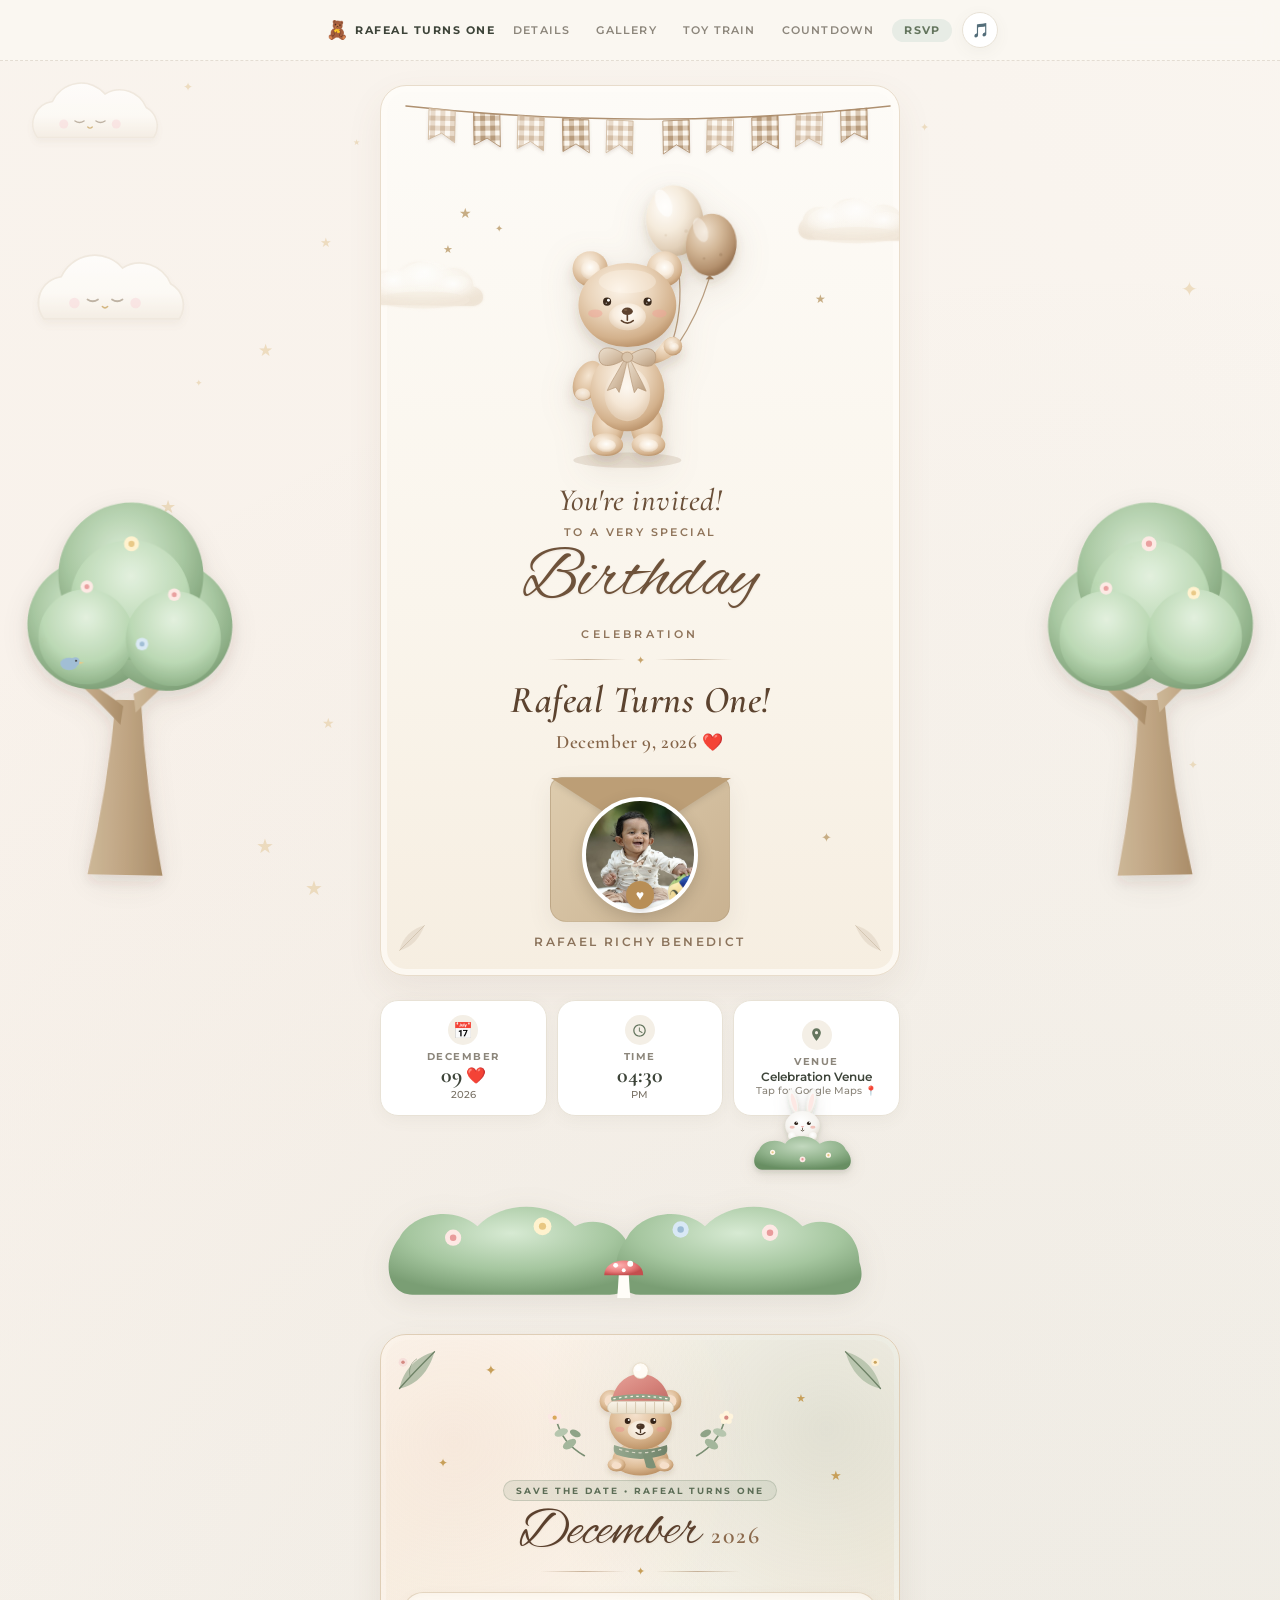
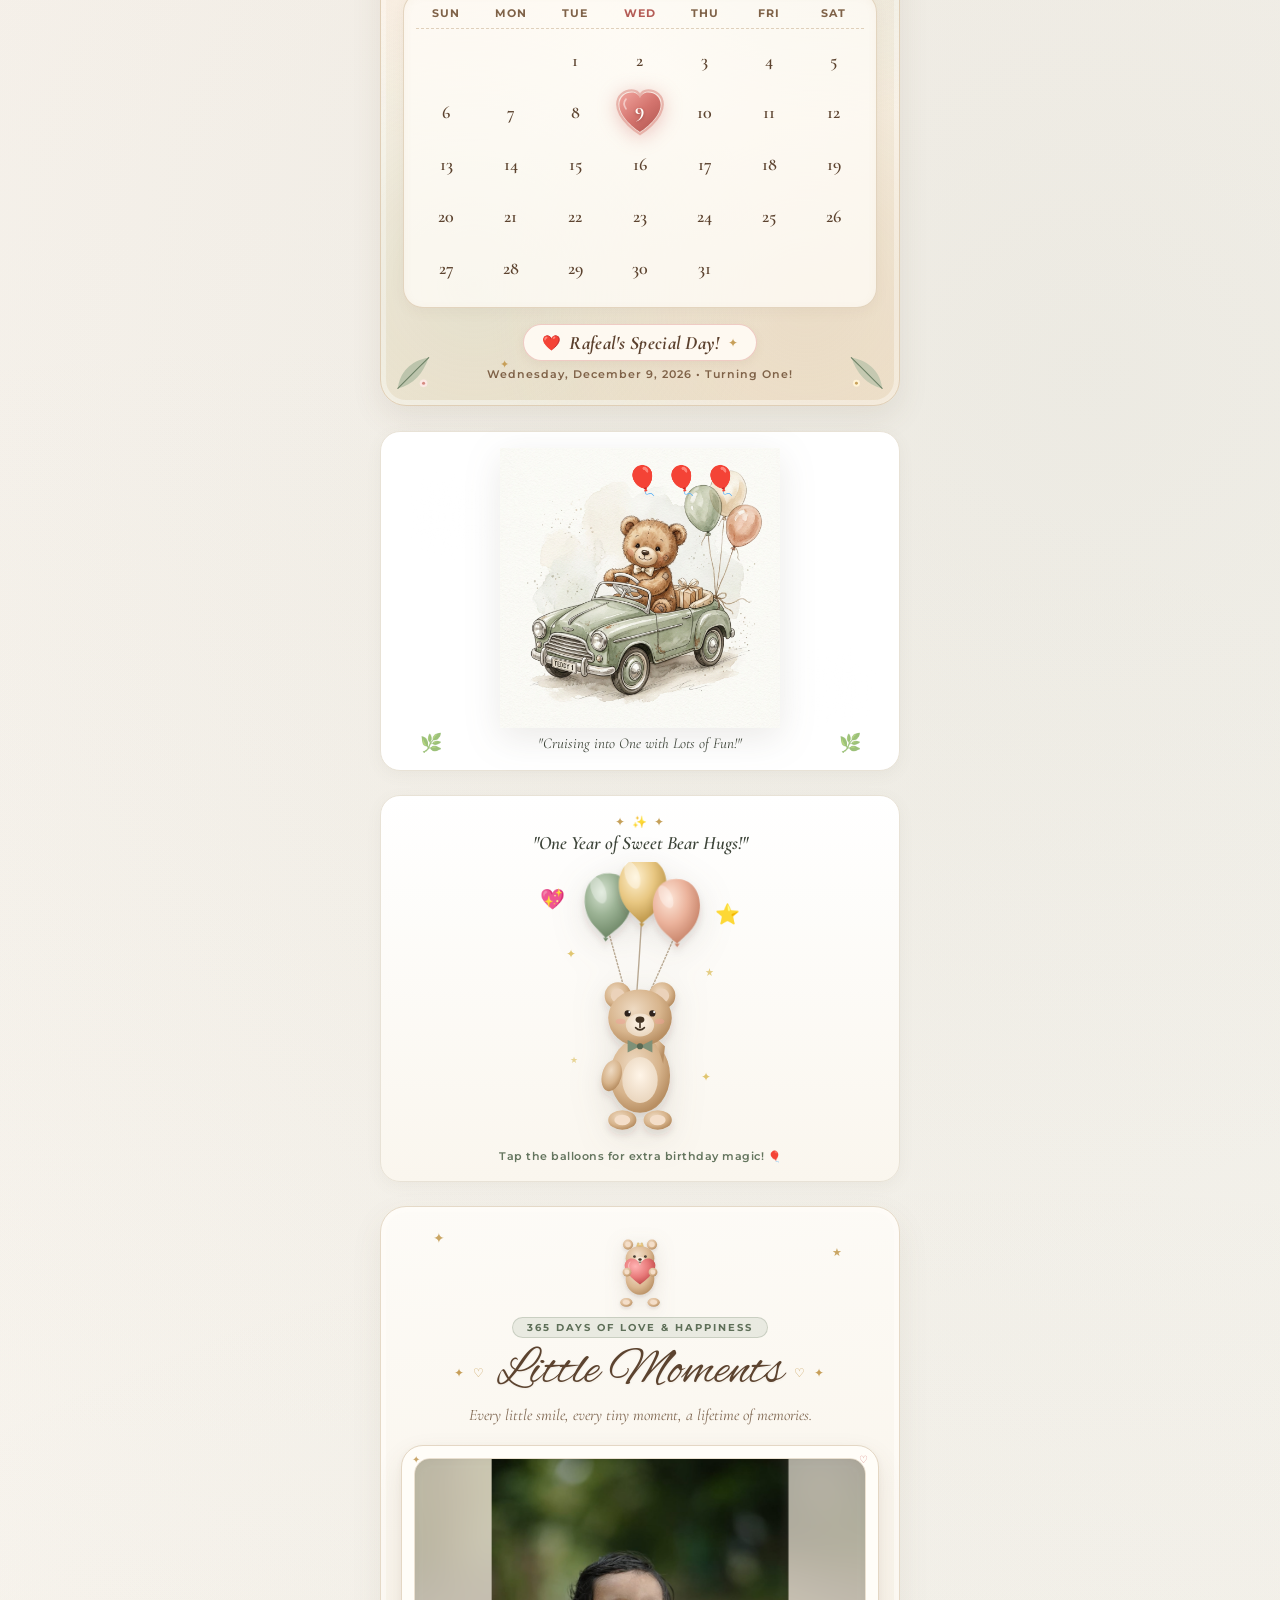
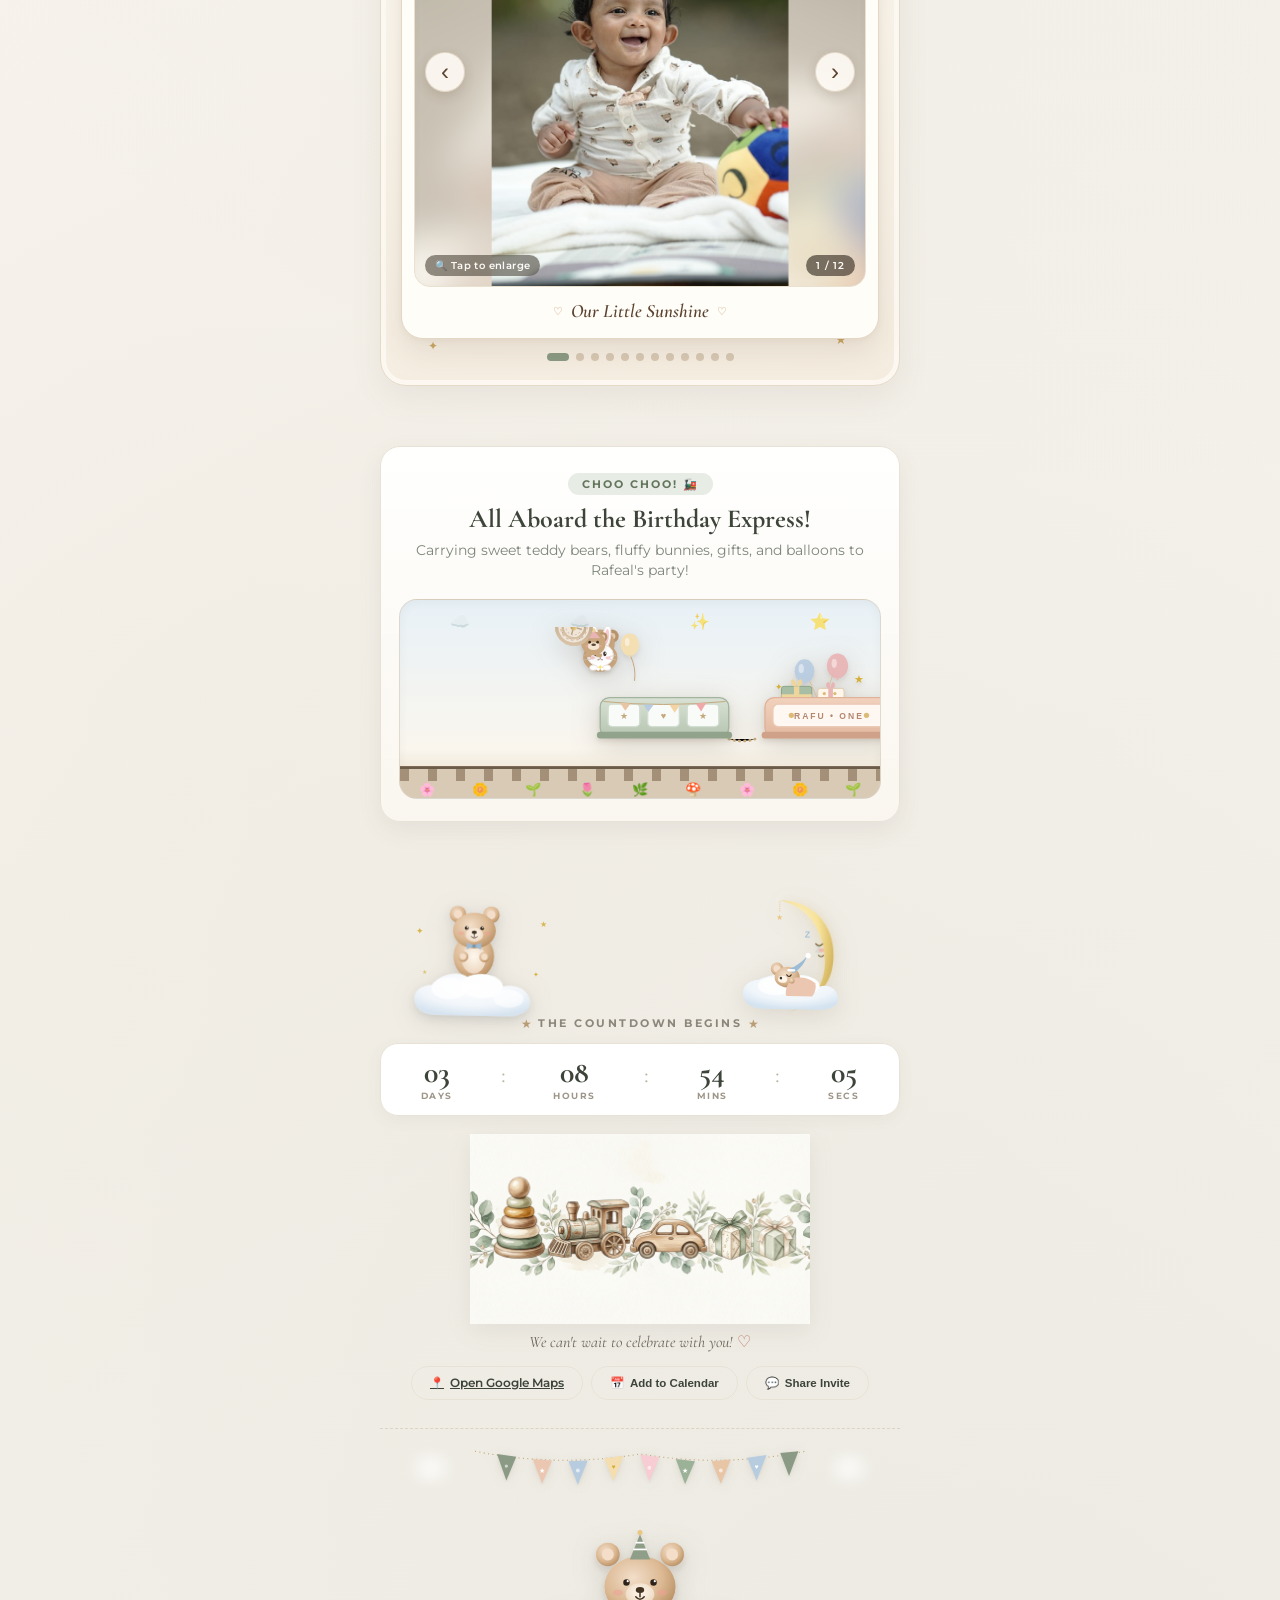
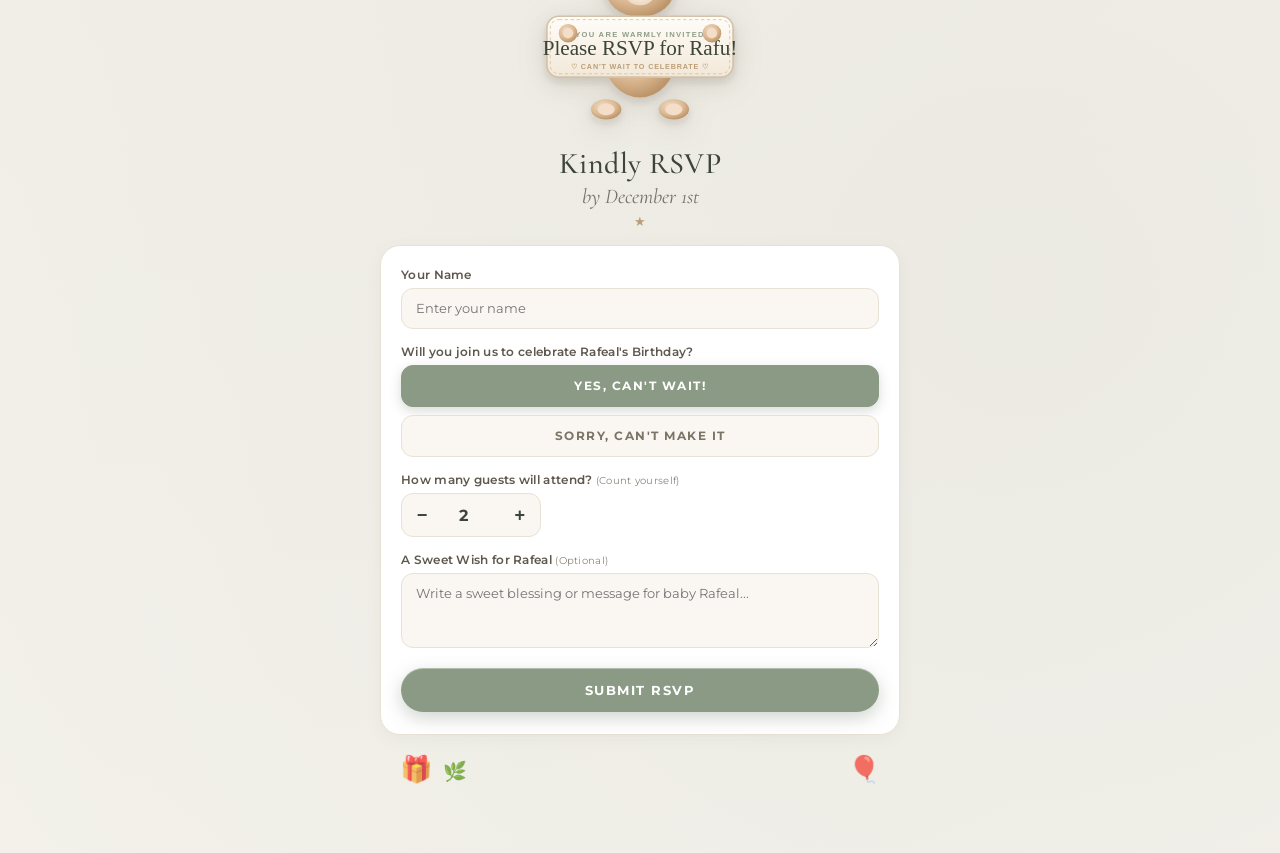
==== commit 517d25a0: "Update Google Maps venue location link" ====
--- a/index.html
+++ b/index.html
@@ -227,7 +227,7 @@
         </div>
 
         <!-- Venue Card with Direct Google Maps Link -->
-        <a href="https://goo.gl/maps/j1ZFTZy9tnqqyLXz6?g_st=aw" target="_blank" rel="noopener noreferrer" class="detail-pill-card venue-card" id="venueCardClickable" title="Click to open Google Maps location">
+        <a href="https://maps.app.goo.gl/dVaq5fmaRATvLRV79?g_st=aw" target="_blank" rel="noopener noreferrer" class="detail-pill-card venue-card" id="venueCardClickable" title="Click to open Google Maps location">
           <div class="detail-icon-wrap venue-icon-wrap">
             <svg class="detail-icon" viewBox="0 0 24 24"><path fill="currentColor" d="M12 2C8.13 2 5 5.13 5 9c0 5.25 7 13 7 13s7-7.75 7-13c0-3.87-3.13-7-7-7zm0 9.5a2.5 2.5 0 0 1 0-5 2.5 2.5 0 0 1 0 5z"/></svg>
           </div>
@@ -753,7 +753,7 @@
 
       <!-- Venue Map & Location Quick Actions -->
       <div class="venue-action-banner">
-        <a href="https://goo.gl/maps/j1ZFTZy9tnqqyLXz6?g_st=aw" target="_blank" rel="noopener noreferrer" class="btn-outline pill-btn-small" id="getDirectionsBtn">
+        <a href="https://maps.app.goo.gl/dVaq5fmaRATvLRV79?g_st=aw" target="_blank" rel="noopener noreferrer" class="btn-outline pill-btn-small" id="getDirectionsBtn">
           <span>📍</span>
           <span>Open Google Maps</span>
         </a>
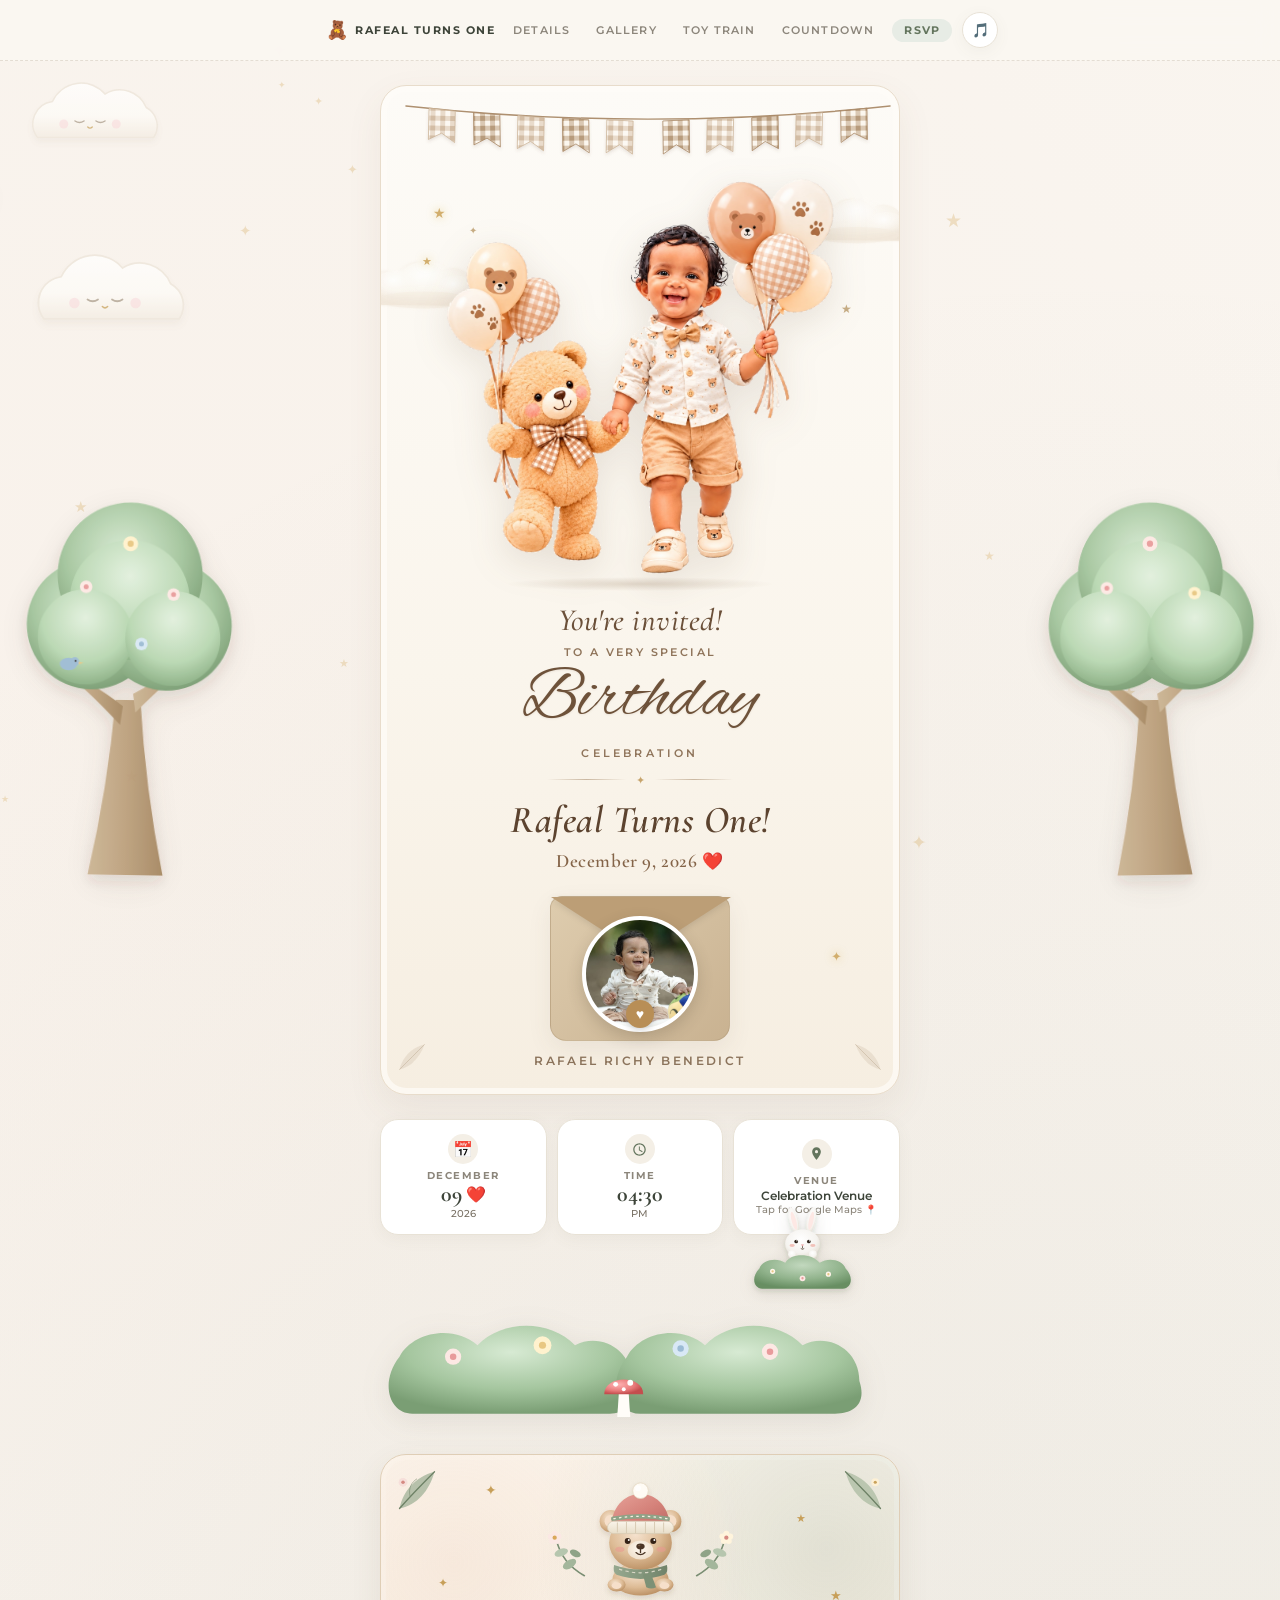
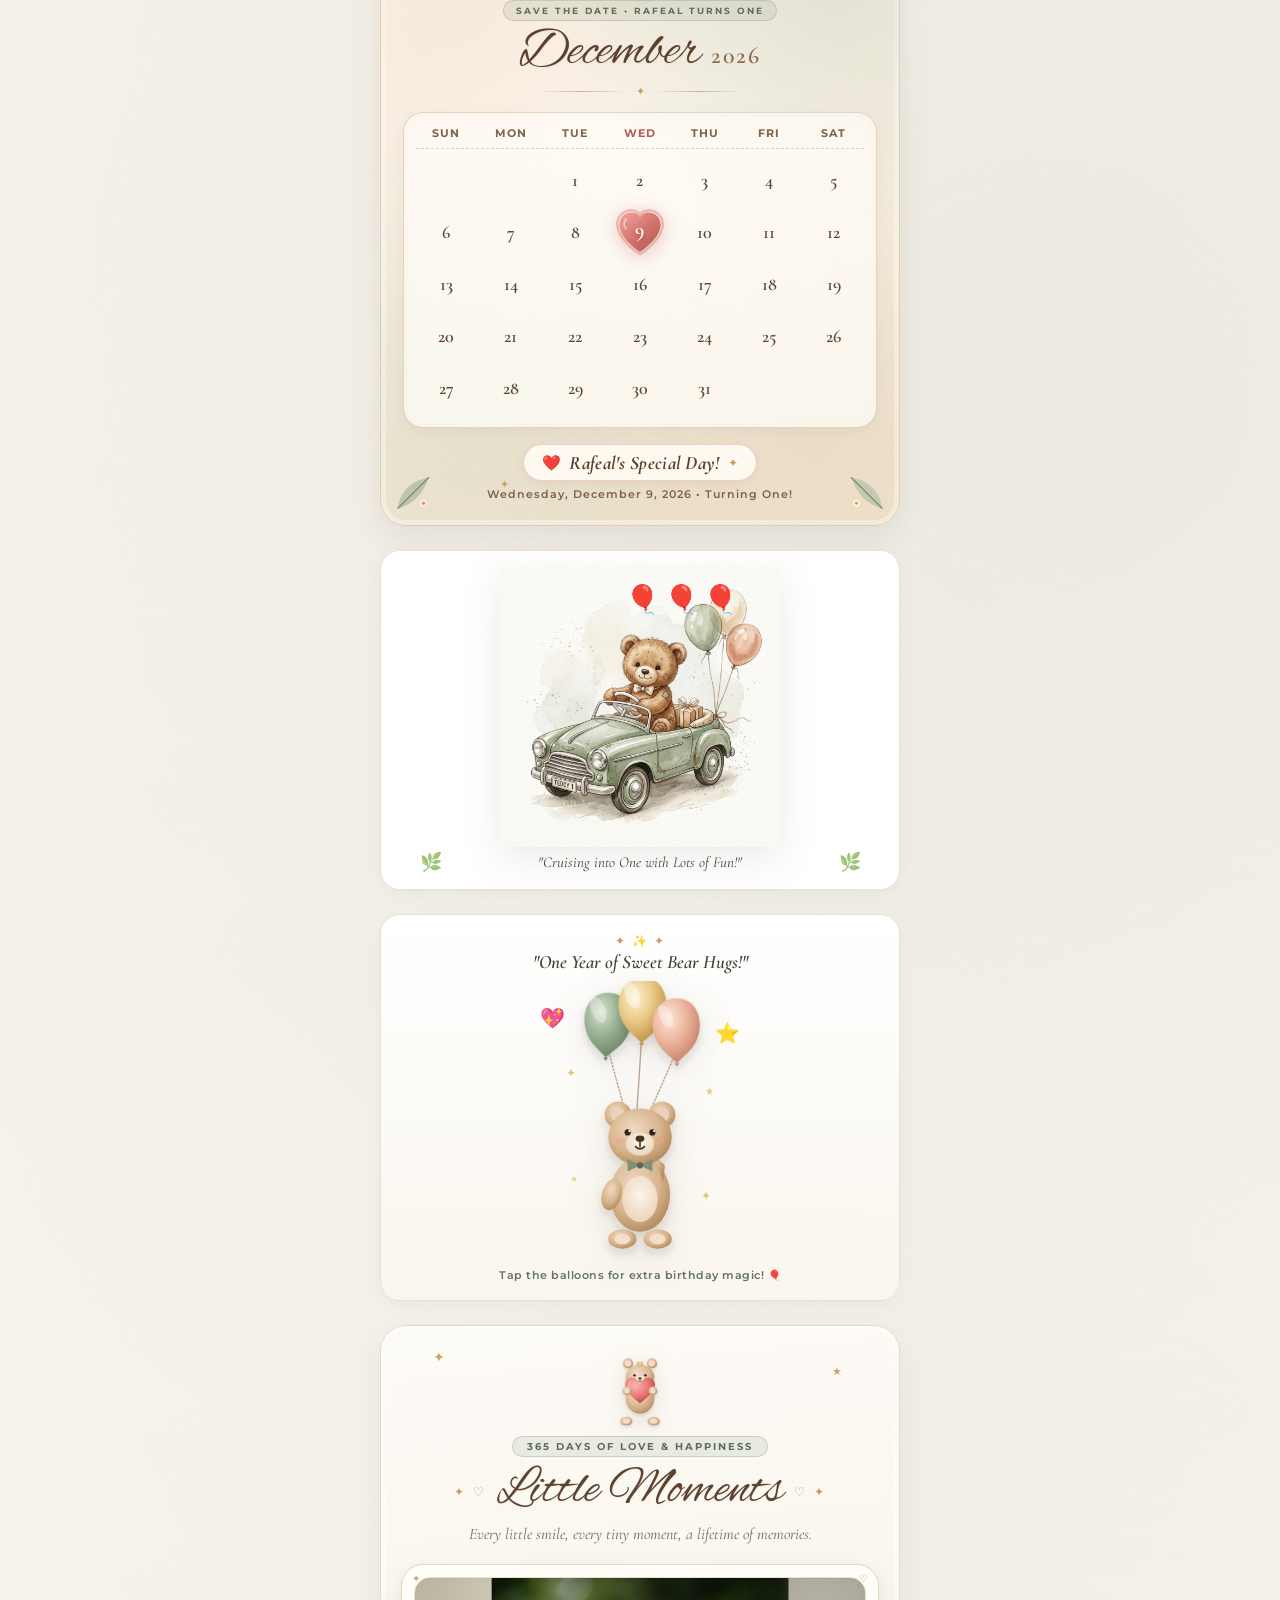
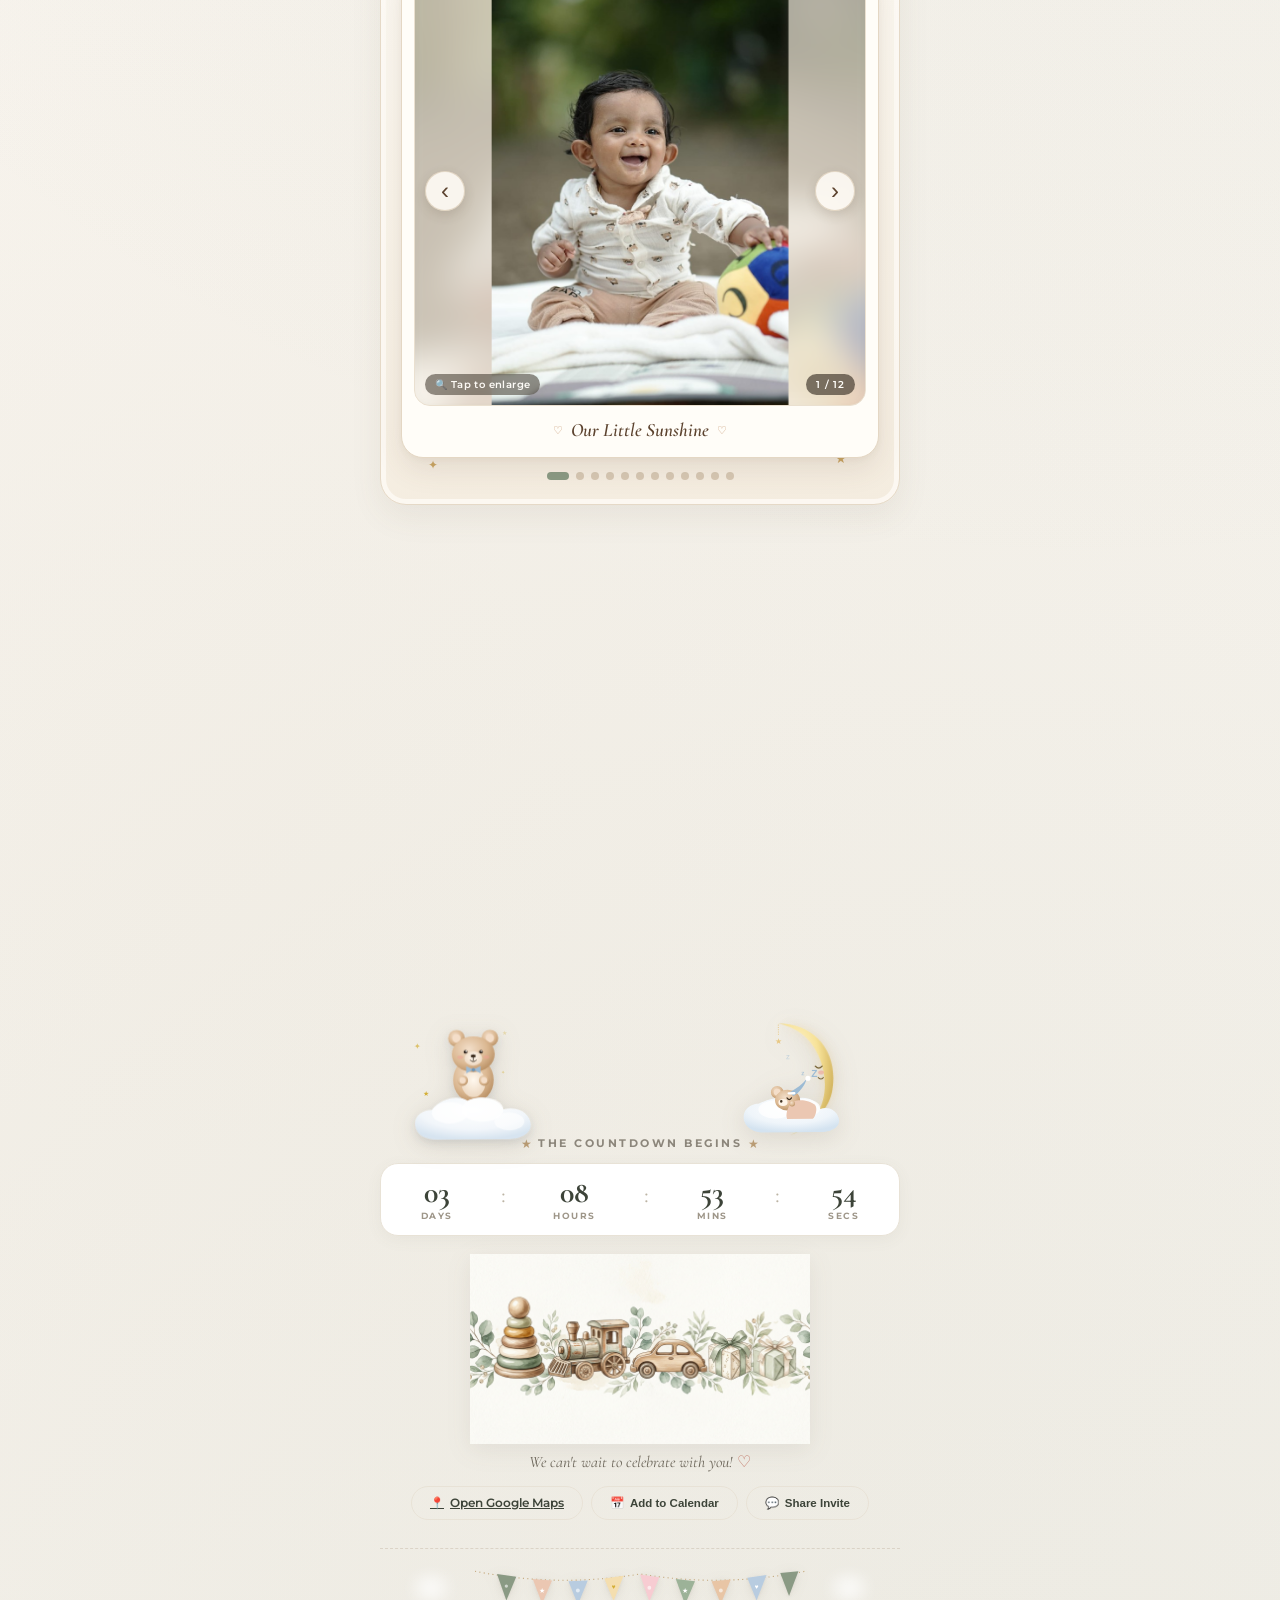
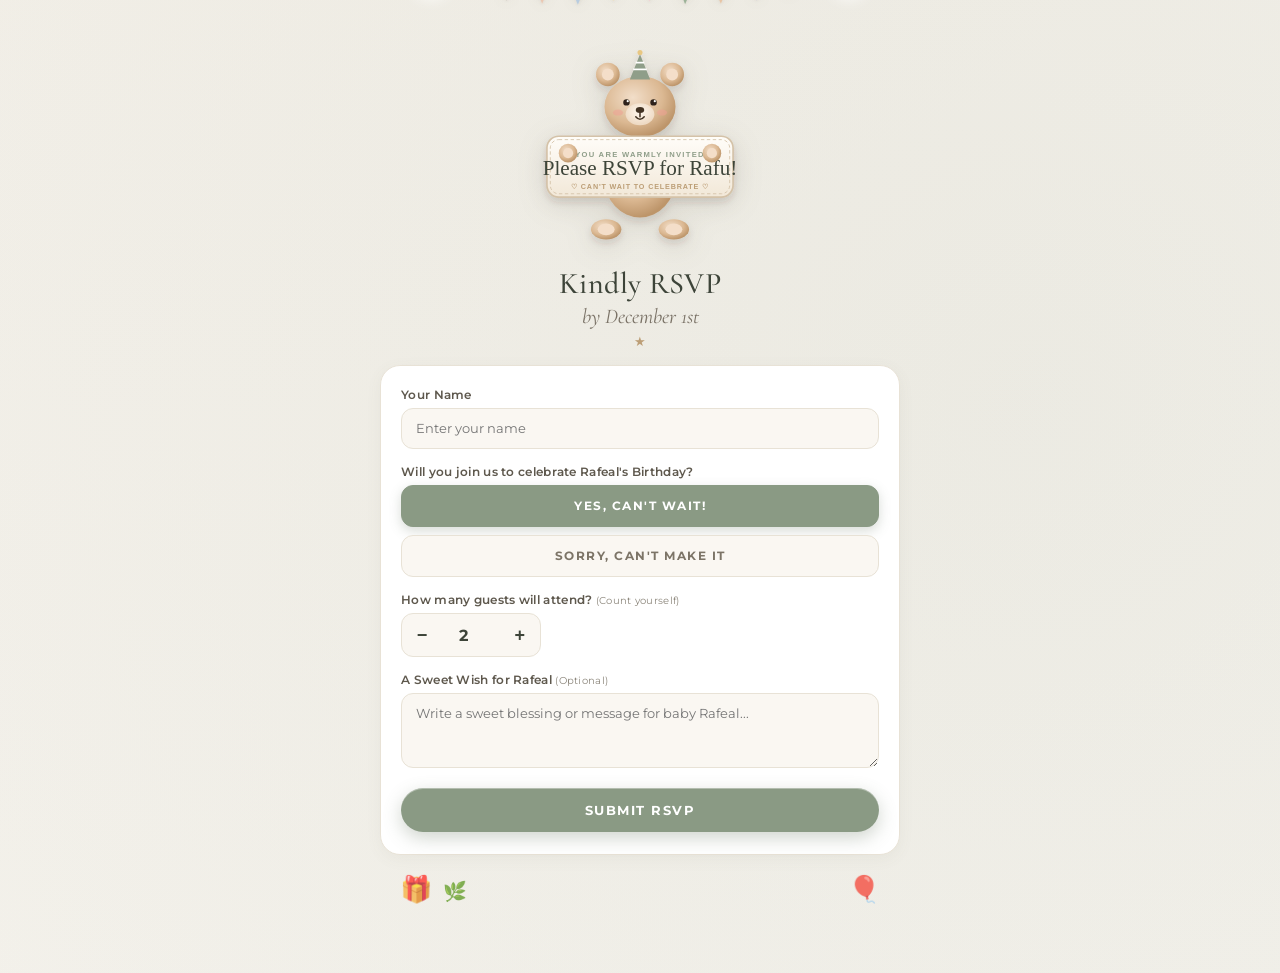
==== commit ad7bffe5: "Use transparent Rafeal and teddy bear hero illustration" ====
--- a/index.html
+++ b/index.html
@@ -127,15 +127,18 @@
           <img src="assets/decorations/watercolor_cloud.svg" alt="" class="hero-cloud-svg">
         </div>
 
-        <!-- Tiny Golden Stars & Occasional Floating Sparkles -->
-        <span class="vintage-star vs-1">★</span>
+        <!-- Tiny Golden Stars, Glowing Accents & Occasional Floating Hearts -->
+        <span class="vintage-star vs-1 vs-glow">★</span>
         <span class="vintage-star vs-2">✦</span>
-        <span class="vintage-star vs-3">★</span>
+        <span class="vintage-star vs-3 vs-glow">★</span>
         <span class="vintage-star vs-4">★</span>
-        <span class="vintage-star vs-5">✦</span>
+        <span class="vintage-star vs-5 vs-glow">✦</span>
         <span class="vintage-sparkle vsp-1">✦</span>
         <span class="vintage-sparkle vsp-2">✧</span>
         <span class="vintage-sparkle vsp-3">✦</span>
+        <span class="vintage-hero-heart vh-1">♥</span>
+        <span class="vintage-hero-heart vh-2">♡</span>
+        <span class="vintage-hero-heart vh-3">♥</span>
 
         <!-- Subtle Decorative Corner Leaves -->
         <div class="vintage-leaf-accent vleaf-left">
@@ -152,9 +155,10 @@
         </div>
       </div>
 
-      <!-- ONE Centered Plush Beige Teddy Bear Holding Two Floating Balloons -->
-      <div class="hero-center-bear-wrap" title="Tap for birthday magic ✨">
-        <img src="assets/animals/vintage_hero_bear.svg" alt="Adorable plush beige teddy bear wearing a beige bow and holding two floating balloons" class="vintage-hero-bear-img">
+      <!-- Main Hero Illustration: Baby Rafeal Holding Hands with Plush Teddy Bear & Balloons -->
+      <div class="hero-center-bear-wrap hero-rafeal-stage" title="Tap for birthday magic ✨">
+        <img src="public/images/rafeal-teddy-hero.png" alt="Baby Rafeal smiling and holding hands with a fluffy beige teddy bear while holding bear and gingham balloons" class="vintage-hero-bear-img rafeal-teddy-hero-img">
+        <div class="hero-ground-shadow" aria-hidden="true"></div>
       </div>
 
       <!-- Centered Birthday Invitation Typography -->
--- a/style.css
+++ b/style.css
@@ -2755,11 +2755,16 @@
   user-select: none;
 }
 
-.vs-1 { top: 118px; left: 15%; font-size: 14px; animation-delay: 0s; }
-.vs-2 { top: 136px; left: 22%; font-size: 10px; animation-delay: 0.9s; }
-.vs-3 { top: 156px; left: 12%; font-size: 11px; animation-delay: 1.6s; }
-.vs-4 { top: 205px; right: 14%; font-size: 12px; animation-delay: 0.5s; }
-.vs-5 { bottom: 130px; right: 13%; font-size: 13px; animation-delay: 1.3s; }
+.vs-glow {
+  color: #D2AE6D;
+  text-shadow: 0 0 8px rgba(212, 175, 55, 0.5);
+}
+
+.vs-1 { top: 118px; left: 10%; font-size: 14px; animation-delay: 0s; }
+.vs-2 { top: 138px; left: 17%; font-size: 10px; animation-delay: 0.9s; }
+.vs-3 { top: 168px; left: 8%; font-size: 11px; animation-delay: 1.6s; }
+.vs-4 { top: 215px; right: 9%; font-size: 12px; animation-delay: 0.5s; }
+.vs-5 { bottom: 130px; right: 11%; font-size: 13px; animation-delay: 1.3s; }
 
 @keyframes vintageStarTwinkle {
   0%, 100% { opacity: 0.35; transform: scale(0.85); }
@@ -2775,9 +2780,29 @@
   user-select: none;
 }
 
-.vsp-1 { top: 105px; right: 22%; animation-delay: 0.4s; }
-.vsp-2 { top: 255px; left: 16%; font-size: 11px; animation-delay: 2.2s; }
-.vsp-3 { bottom: 165px; left: 14%; font-size: 12px; animation-delay: 3.6s; }
+.vsp-1 { top: 102px; right: 16%; animation-delay: 0.4s; }
+.vsp-2 { top: 265px; left: 10%; font-size: 11px; animation-delay: 2.2s; }
+.vsp-3 { bottom: 165px; left: 12%; font-size: 12px; animation-delay: 3.6s; }
+
+.vintage-hero-heart {
+  position: absolute;
+  color: #D98F89;
+  font-size: 12px;
+  opacity: 0;
+  animation: heroUpHeart 5.8s ease-out infinite;
+  user-select: none;
+}
+
+.vh-1 { top: 245px; left: 11%; animation-delay: 0.8s; }
+.vh-2 { top: 255px; right: 10%; font-size: 11px; color: #C89E74; animation-delay: 2.7s; }
+.vh-3 { bottom: 195px; right: 14%; font-size: 11px; animation-delay: 4.1s; }
+
+@keyframes heroUpHeart {
+  0%, 35% { opacity: 0; transform: translateY(8px) scale(0.7); }
+  55% { opacity: 0.82; transform: translateY(-8px) scale(1.05); }
+  85% { opacity: 0.35; transform: translateY(-22px) scale(0.95); }
+  100% { opacity: 0; transform: translateY(-28px) scale(0.75); }
+}
 
 @keyframes occasionalSparkle {
   0%, 30%, 100% { opacity: 0; transform: scale(0.6) rotate(0deg); }
@@ -2795,26 +2820,48 @@
 .vleaf-left { left: 12px; }
 .vleaf-right { right: 12px; animation-delay: 1.5s; }
 
-/* ONE Large Centered Plush Teddy Bear Holding Two Balloons */
+/* Main Hero Illustration: Baby Rafeal & Plush Teddy Bear Holding Balloons */
 .hero-center-bear-wrap {
   position: relative;
   z-index: 4;
-  width: 270px;
-  max-width: 78%;
-  margin: 0 auto 4px;
+  width: 390px;
+  max-width: 92%;
+  margin: 4px auto 10px;
   cursor: pointer;
-  transition: transform 0.35s ease;
-}
-
-.hero-center-bear-wrap:hover {
-  transform: translateY(-3px);
-}
-
-.vintage-hero-bear-img {
+  display: flex;
+  flex-direction: column;
+  align-items: center;
+}
+
+.rafeal-teddy-hero-img {
   width: 100%;
   height: auto;
+  max-height: 410px;
+  object-fit: contain;
   display: block;
-  filter: drop-shadow(0 10px 18px rgba(102, 78, 52, 0.12));
+  filter: drop-shadow(0 10px 18px rgba(102, 78, 52, 0.14));
+  animation: heroRafealFloat 4.6s ease-in-out infinite alternate;
+  will-change: transform;
+}
+
+.hero-ground-shadow {
+  width: 68%;
+  height: 14px;
+  margin-top: -6px;
+  border-radius: 50%;
+  background: radial-gradient(ellipse at center, rgba(132, 102, 70, 0.22) 0%, rgba(132, 102, 70, 0) 72%);
+  animation: heroShadowBreath 4.6s ease-in-out infinite alternate;
+  pointer-events: none;
+}
+
+@keyframes heroRafealFloat {
+  0% { transform: translateY(0px) scale(1); }
+  100% { transform: translateY(-6px) scale(1.015); }
+}
+
+@keyframes heroShadowBreath {
+  0% { transform: scaleX(1); opacity: 0.95; }
+  100% { transform: scaleX(0.93); opacity: 0.65; }
 }
 
 /* Centered Vintage Birthday Typography */
@@ -2912,25 +2959,33 @@
 
 .hero-intro-active .hero-intro-invited {
   opacity: 0;
-  animation: introTextFade 0.55s ease-out 0.52s forwards;
+  animation: introTextFade 0.55s ease-out 0.42s forwards;
 }
 
 .hero-intro-active .hero-intro-sub {
   opacity: 0;
-  animation: introTextFade 0.45s ease-out 0.66s forwards;
+  animation: introTextFade 0.45s ease-out 0.58s forwards;
 }
 
 .hero-intro-active .hero-intro-birthday {
   opacity: 0;
-  animation: introHandwrittenReveal 0.85s cubic-bezier(0.22, 1, 0.36, 1) 0.8s forwards;
-}
-
-.hero-intro-active .hero-intro-cel,
+  animation: introHandwrittenReveal 0.85s cubic-bezier(0.22, 1, 0.36, 1) 0.74s forwards;
+}
+
+.hero-intro-active .hero-intro-cel {
+  opacity: 0;
+  animation: introTextFade 0.45s ease-out 1.02s forwards;
+}
+
 .hero-intro-active .vintage-hero-divider,
-.hero-intro-active .hero-intro-name,
+.hero-intro-active .hero-intro-name {
+  opacity: 0;
+  animation: introTextFade 0.5s ease-out 1.18s forwards;
+}
+
 .hero-intro-active .hero-intro-date {
   opacity: 0;
-  animation: introTextFade 0.55s ease-out 1.05s forwards;
+  animation: introTextFade 0.5s ease-out 1.36s forwards;
 }
 
 @keyframes vintageIntroCloud {
@@ -2974,24 +3029,28 @@
   }
 
   .hero-center-bear-wrap {
-    width: 245px;
-    max-width: 78%;
+    width: 340px;
+    max-width: 94%;
+  }
+
+  .rafeal-teddy-hero-img {
+    max-height: 350px;
   }
 
   .hero-deco-cloud {
-    width: 112px;
-    opacity: 0.65;
+    width: 102px;
+    opacity: 0.62;
   }
 
   .hero-cloud-left {
     top: 145px;
-    left: -26px;
+    left: -28px;
   }
 
   .hero-cloud-right {
     top: 86px;
-    right: -26px;
-    width: 108px;
+    right: -28px;
+    width: 98px;
   }
 }
 
@@ -3006,12 +3065,16 @@
   }
 
   .hero-center-bear-wrap {
-    width: 232px;
-    max-width: 78%;
+    width: 320px;
+    max-width: 95%;
+  }
+
+  .rafeal-teddy-hero-img {
+    max-height: 330px;
   }
 
   .hero-deco-cloud {
-    width: 96px;
+    width: 88px;
   }
 
   .vintage-leaf-accent {
@@ -3045,13 +3108,17 @@
   }
 
   .hero-center-bear-wrap {
-    width: 208px;
-    max-width: 76%;
+    width: 280px;
+    max-width: 94%;
+  }
+
+  .rafeal-teddy-hero-img {
+    max-height: 295px;
   }
 
   .hero-deco-cloud {
-    width: 82px;
-    opacity: 0.56;
+    width: 76px;
+    opacity: 0.54;
   }
 }
 
@@ -4733,6 +4800,9 @@
 }
 
 @media (prefers-reduced-motion: reduce) {
+  .rafeal-teddy-hero-img,
+  .hero-ground-shadow,
+  .vintage-hero-heart,
   .gal-float-star,
   .gal-float-heart,
   .gallery-bear-accent,
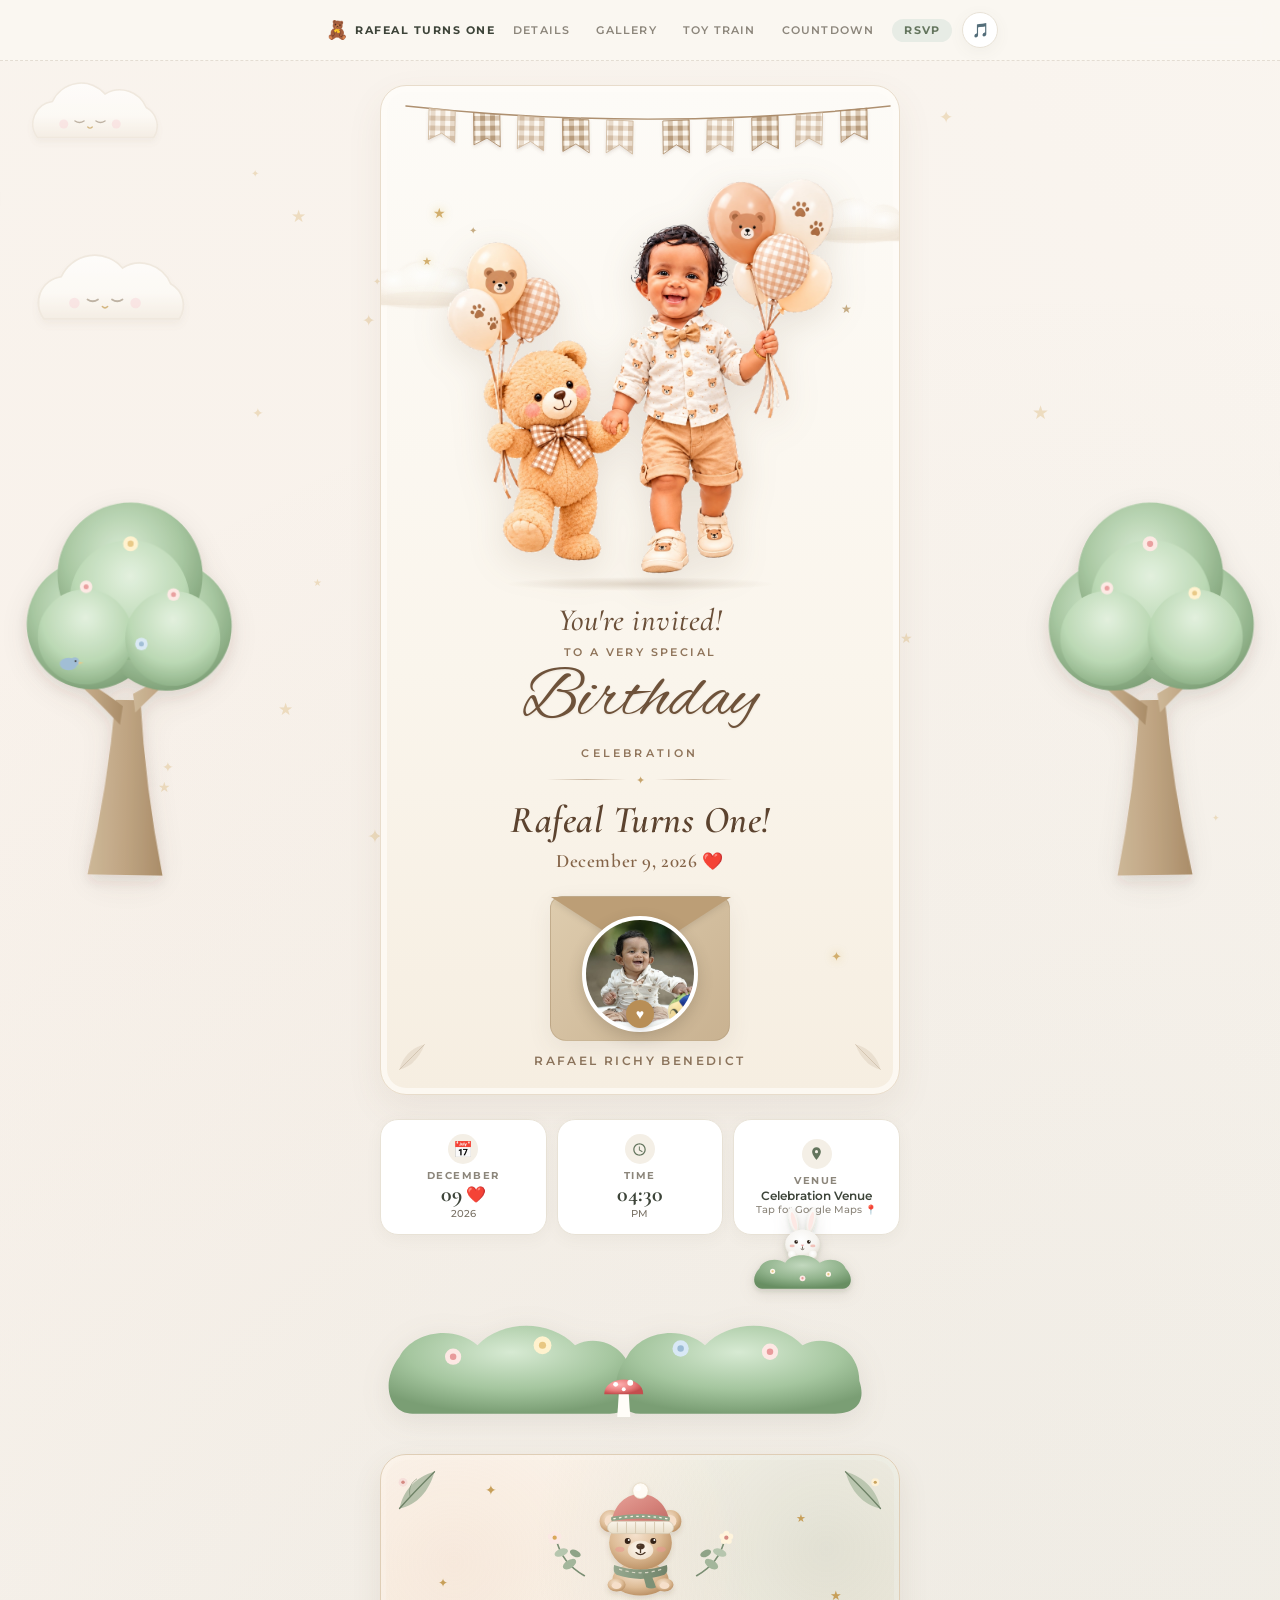
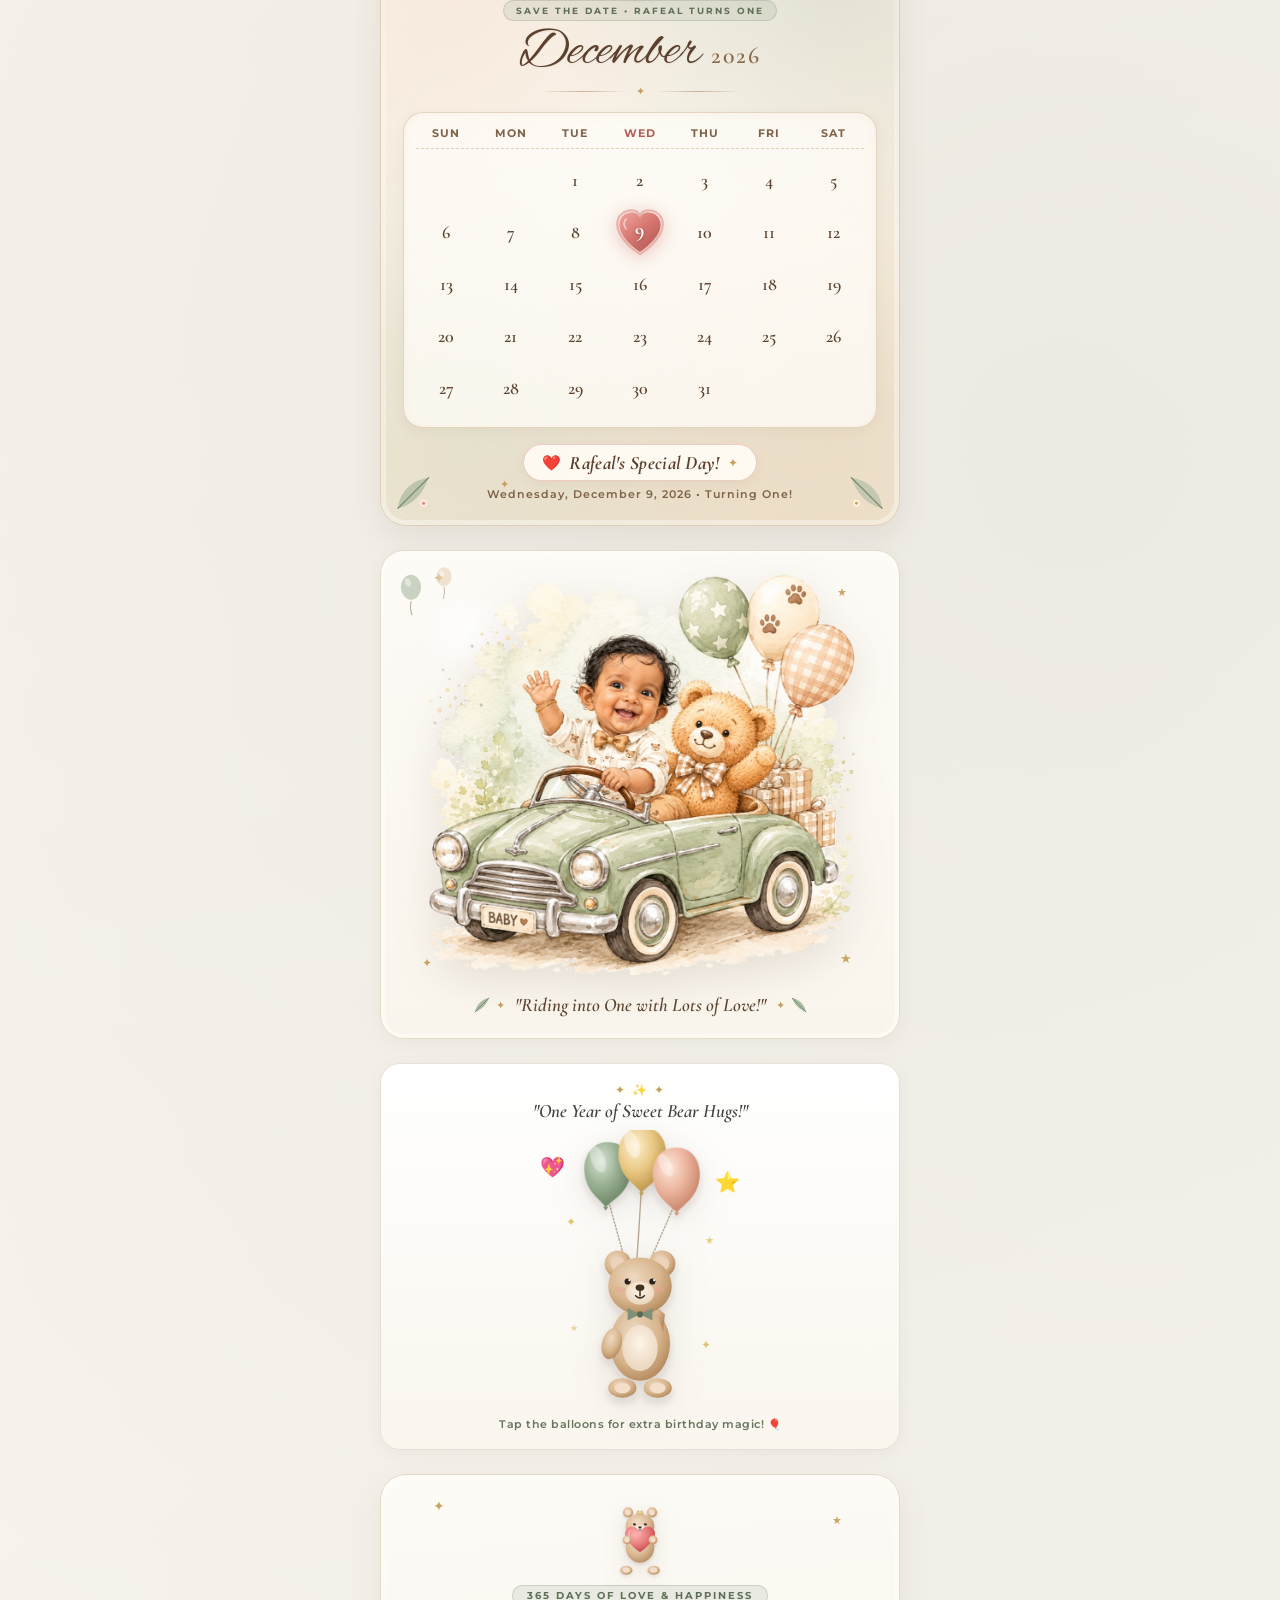
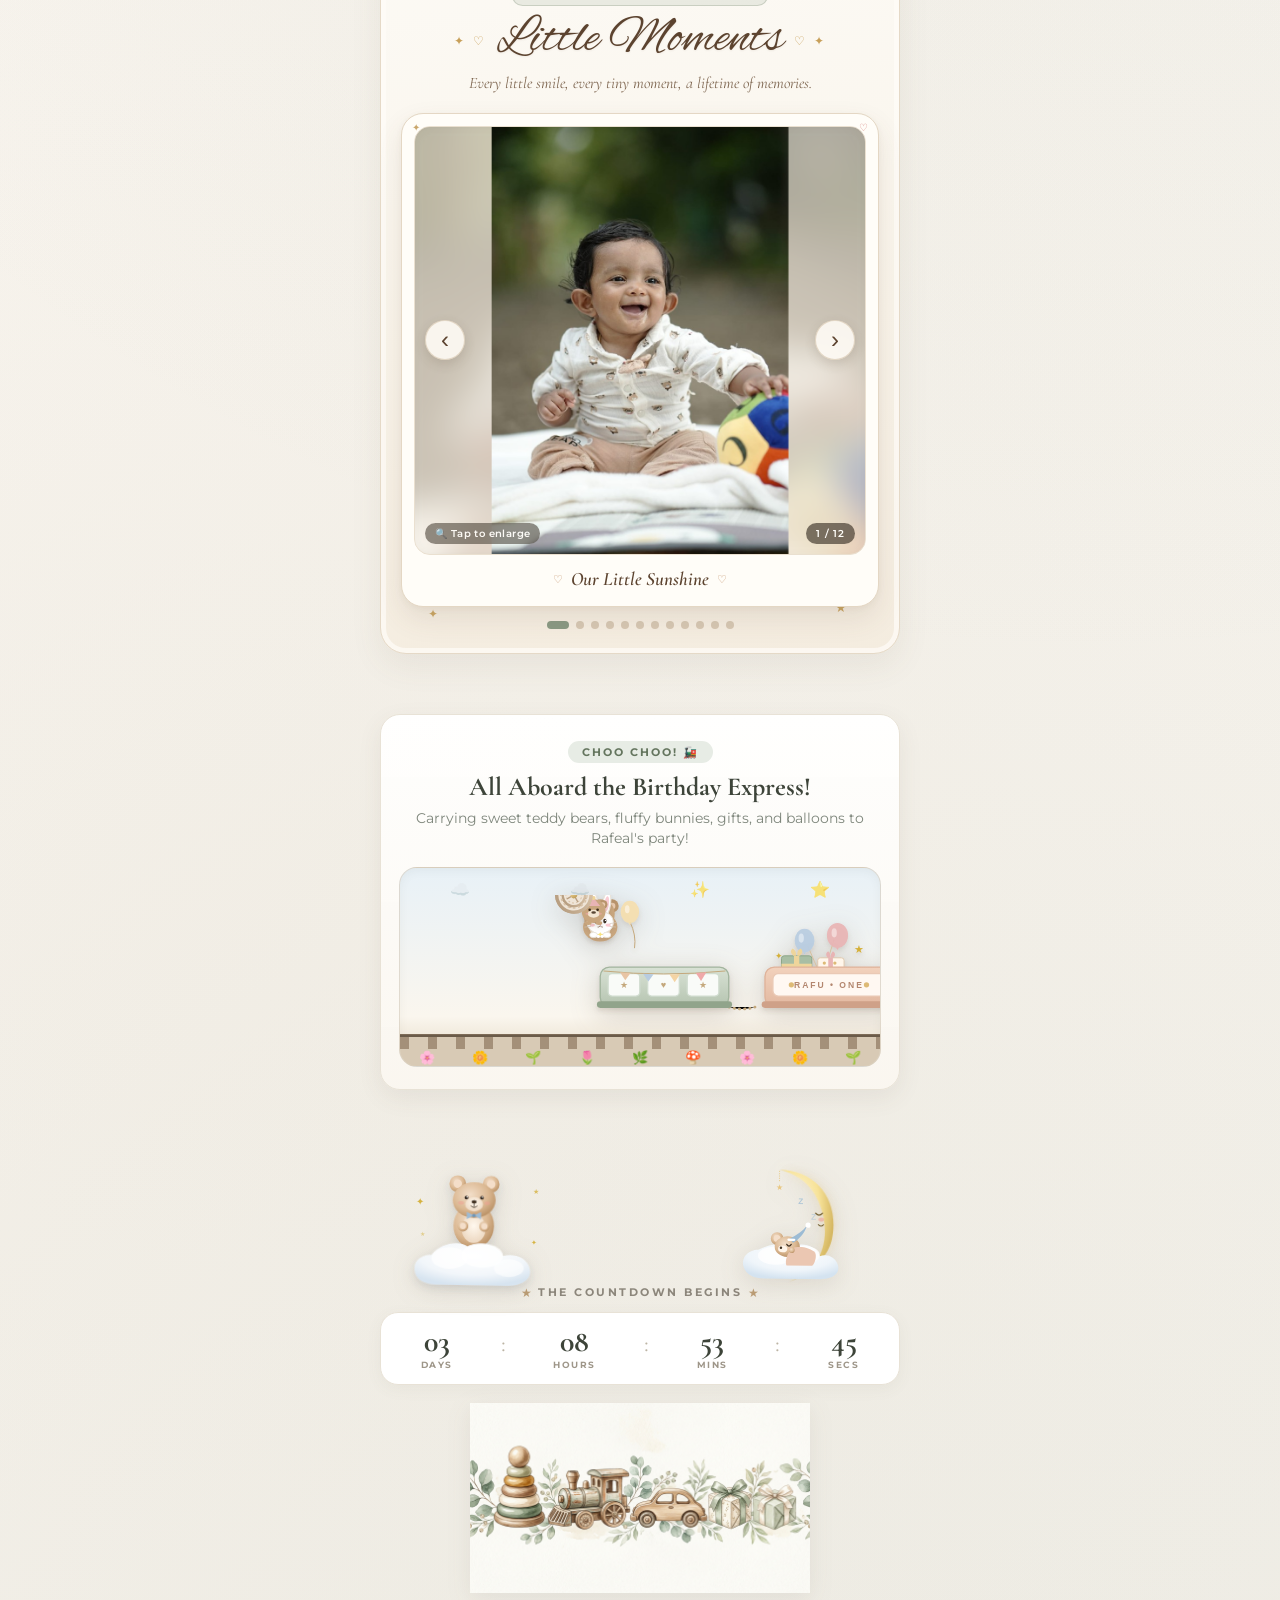
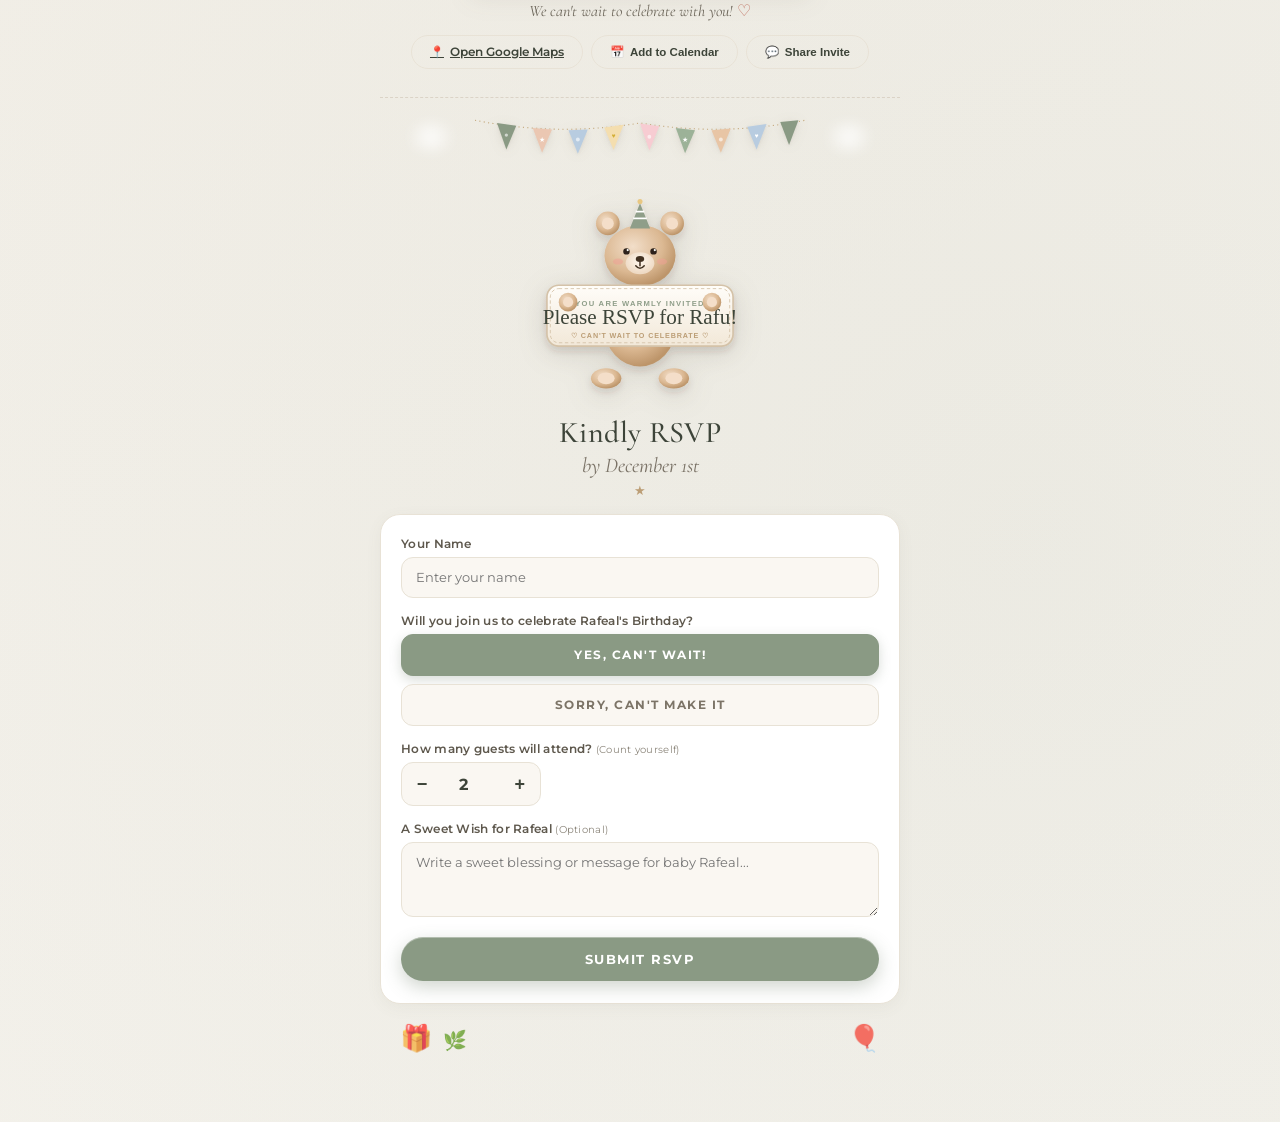
==== commit 8894ddba: "Replace teddy car with Rafeal and Teddy balloon ride illustration" ====
--- a/index.html
+++ b/index.html
@@ -538,28 +538,61 @@
     </section>
 
     <!-- ==============================================
-         SECTION 4: ANIMATED TEDDY BEAR IN VINTAGE CAR
+         SECTION 4: RAFEAL & TEDDY BALLOON RIDE IN VINTAGE CAR
          ============================================== -->
-    <section class="animated-car-showcase-section reveal-on-scroll">
+    <section class="animated-car-showcase-section reveal-on-scroll" id="carRideSection">
       <div class="car-showcase-card">
-        <div class="clouds-backdrop">
+        <div class="clouds-backdrop" aria-hidden="true">
           <div class="cloud cloud-1"></div>
           <div class="cloud cloud-2"></div>
         </div>
+
+        <!-- Subtle Twinkling Golden Stars, Occasional Hearts & Gentle Accent Balloons -->
+        <div class="car-scene-decor" aria-hidden="true">
+          <span class="car-deco-star cds-1">✦</span>
+          <span class="car-deco-star cds-2">★</span>
+          <span class="car-deco-star cds-3">✦</span>
+          <span class="car-deco-star cds-4">★</span>
+          <span class="car-deco-heart cdh-1">♥</span>
+          <span class="car-deco-heart cdh-2">♡</span>
+          <span class="car-deco-heart cdh-3">♥</span>
+
+          <div class="car-accent-balloon cab-left">
+            <svg viewBox="0 0 36 56" width="28" height="44">
+              <path d="M18 36 Q16 45 19 54" stroke="#B6A38A" stroke-width="1.2" fill="none"/>
+              <ellipse cx="18" cy="18" rx="13" ry="16" fill="#A6B79E" opacity="0.58"/>
+              <ellipse cx="14" cy="12" rx="3.5" ry="5.5" transform="rotate(-20 14 12)" fill="#FFFFFF" opacity="0.45"/>
+            </svg>
+          </div>
+          <div class="car-accent-balloon cab-top">
+            <svg viewBox="0 0 32 50" width="22" height="36">
+              <path d="M16 31 Q18 39 15 48" stroke="#B6A38A" stroke-width="1.1" fill="none"/>
+              <ellipse cx="16" cy="16" rx="11" ry="14" fill="#E9D6BE" opacity="0.65"/>
+              <ellipse cx="12.5" cy="11" rx="3" ry="4.5" transform="rotate(-20 12.5 11)" fill="#FFFFFF" opacity="0.5"/>
+            </svg>
+          </div>
+        </div>
         
         <div class="car-illustration-container animated-car-wrap" id="carIllustration">
-          <div class="car-floating-balloons">
-            <span class="car-balloon balloon-sage" title="Pop me!">🎈</span>
-            <span class="car-balloon balloon-peach" title="Pop me!">🎈</span>
-            <span class="car-balloon balloon-gold" title="Pop me!">🎈</span>
-          </div>
-          <img src="assets/teddy_car.png" alt="Baby Teddy Bear in Vintage Green Car" class="art-img teddy-car-img" id="teddyCarImg">
-        </div>
-
-        <div class="foliage-bottom">
-          <span class="leaf leaf-left">🌿</span>
-          <span class="car-quote-text">"Cruising into One with Lots of Fun!"</span>
-          <span class="leaf leaf-right">🌿</span>
+          <img src="public/images/baby-teddy-balloon-ride.png" alt="Baby Rafeal waving happily beside his teddy bear in a vintage sage-green car with beige and green balloons and birthday gifts" class="art-img teddy-car-img" id="teddyCarImg" loading="lazy" decoding="async">
+        </div>
+
+        <div class="foliage-bottom car-caption-row">
+          <span class="car-caption-ornament" aria-hidden="true">
+            <svg viewBox="0 0 28 28" width="20" height="20">
+              <path d="M4 24 C6 14, 14 6, 24 4 C20 14, 14 20, 4 24 Z" fill="#9BB094" opacity="0.85"/>
+              <path d="M4 24 C12 16, 18 10, 24 4" stroke="#6E8266" stroke-width="1.2" fill="none"/>
+            </svg>
+            <span class="car-cap-star">✦</span>
+          </span>
+          <span class="car-quote-text">"Riding into One with Lots of Love!"</span>
+          <span class="car-caption-ornament" aria-hidden="true">
+            <span class="car-cap-star">✦</span>
+            <svg viewBox="0 0 28 28" width="20" height="20">
+              <path d="M24 24 C22 14, 14 6, 4 4 C8 14, 14 20, 24 24 Z" fill="#9BB094" opacity="0.85"/>
+              <path d="M24 24 C16 16, 10 10, 4 4" stroke="#6E8266" stroke-width="1.2" fill="none"/>
+            </svg>
+          </span>
         </div>
       </div>
     </section>
--- a/style.css
+++ b/style.css
@@ -1109,7 +1109,7 @@
 }
 
 /* ==========================================================================
-   SECTION 4: ANIMATED TEDDY IN VINTAGE CAR SHOWCASE
+   SECTION 4: RAFEAL & TEDDY BALLOON RIDE SHOWCASE
    ========================================================================== */
 .animated-car-showcase-section {
   display: flex;
@@ -1119,13 +1119,16 @@
 
 .car-showcase-card {
   width: 100%;
-  background: var(--bg-card);
-  border: 1px solid var(--color-border);
-  border-radius: var(--radius-card);
-  padding: 16px 14px;
+  background: linear-gradient(180deg, #FDFBF7 0%, #FAF5EC 100%);
+  border: 1.2px solid #E6DAC8;
+  border-radius: 24px;
+  padding: 20px 16px 18px;
   text-align: center;
-  box-shadow: var(--shadow-subtle);
+  box-shadow:
+    var(--shadow-subtle),
+    inset 0 0 0 4px rgba(255, 253, 249, 0.72);
   position: relative;
+  overflow: hidden;
   display: flex;
   flex-direction: column;
   align-items: center;
@@ -1133,8 +1136,7 @@
 
 .clouds-backdrop {
   position: absolute;
-  width: 100%;
-  height: 100%;
+  inset: 0;
   pointer-events: none;
 }
 
@@ -1171,96 +1173,147 @@
   }
 }
 
+.car-scene-decor {
+  position: absolute;
+  inset: 0;
+  pointer-events: none;
+  z-index: 2;
+  overflow: hidden;
+}
+
+.car-deco-star {
+  position: absolute;
+  color: #CAA664;
+  font-size: 13px;
+  animation: twinkle 3s ease-in-out infinite;
+  user-select: none;
+}
+
+.cds-1 { top: 18px; left: 10%; font-size: 14px; animation-delay: 0s; }
+.cds-2 { top: 34px; right: 10%; font-size: 11px; animation-delay: 0.7s; }
+.cds-3 { bottom: 68px; left: 8%; font-size: 12px; animation-delay: 1.4s; }
+.cds-4 { bottom: 72px; right: 9%; font-size: 13px; animation-delay: 2.1s; }
+
+.car-deco-heart {
+  position: absolute;
+  color: #D78B85;
+  font-size: 12px;
+  opacity: 0;
+  animation: heroUpHeart 5.4s ease-out infinite;
+  user-select: none;
+}
+
+.cdh-1 { top: 96px; left: 9%; animation-delay: 0.6s; }
+.cdh-2 { top: 64px; right: 15%; font-size: 11px; color: #C59B70; animation-delay: 2.4s; }
+.cdh-3 { bottom: 96px; right: 10%; font-size: 11px; animation-delay: 3.9s; }
+
+.car-accent-balloon {
+  position: absolute;
+  animation: balloonSway 4.2s ease-in-out infinite alternate;
+}
+
+.cab-left {
+  top: 22px;
+  left: 16px;
+}
+
+.cab-top {
+  top: 14px;
+  left: 52px;
+  animation-delay: 0.9s;
+}
+
 .car-illustration-container {
-  width: 280px;
-  height: 280px;
+  width: 100%;
+  max-width: 440px;
+  height: auto;
   display: flex;
   align-items: center;
   justify-content: center;
   position: relative;
-  animation: carEngineBob 3.6s ease-in-out infinite;
-}
-
-@keyframes carEngineBob {
-
-  0%,
+  z-index: 4;
+  margin: 4px auto 8px;
+  animation: carRideFloat 4.4s ease-in-out infinite alternate;
+  will-change: transform;
+}
+
+@keyframes carRideFloat {
+  0% {
+    transform: translateY(0px);
+  }
+
   100% {
-    transform: translateY(0px) rotate(0deg);
-  }
-
-  50% {
-    transform: translateY(-6px) rotate(-0.6deg);
-  }
-}
-
-.car-floating-balloons {
-  position: absolute;
-  top: 15px;
-  right: 42px;
-  display: flex;
-  gap: 4px;
-  z-index: 8;
-}
-
-.car-balloon {
-  font-size: 28px;
-  display: inline-block;
-  cursor: pointer;
-  transition: transform 0.25s;
-  animation: balloonSway 3s ease-in-out infinite alternate;
-}
-
-.car-balloon:hover {
-  transform: scale(1.3) translateY(-4px);
-}
-
-.balloon-sage {
-  animation-delay: 0s;
-}
-
-.balloon-peach {
-  animation-delay: 0.6s;
-}
-
-.balloon-gold {
-  animation-delay: 1.2s;
-}
-
-@keyframes balloonSway {
-  0% {
-    transform: translateY(0px) rotate(-4deg);
-  }
-
-  100% {
-    transform: translateY(-8px) rotate(5deg);
+    transform: translateY(-6px);
   }
 }
 
 .teddy-car-img {
   width: 100%;
-  height: 100%;
+  height: auto;
+  max-height: 400px;
   object-fit: contain;
-  filter: drop-shadow(0 10px 18px rgba(90, 80, 65, 0.12));
-}
-
-.foliage-bottom {
-  display: flex;
-  align-items: center;
-  justify-content: space-between;
-  width: 90%;
+  display: block;
+  filter: drop-shadow(0 12px 20px rgba(90, 78, 60, 0.14));
+}
+
+.car-caption-row {
+  position: relative;
+  z-index: 4;
+  display: flex;
+  align-items: center;
+  justify-content: center;
+  gap: 10px;
+  width: 100%;
   margin-top: 4px;
+  padding: 6px 8px 2px;
+}
+
+.car-caption-ornament {
+  display: inline-flex;
+  align-items: center;
+  gap: 4px;
+  flex-shrink: 0;
+}
+
+.car-cap-star {
+  font-size: 11px;
+  color: #C79F59;
 }
 
 .car-quote-text {
   font-family: var(--font-serif);
-  font-size: 15px;
+  font-size: clamp(16px, 4.3vw, 19px);
   font-style: italic;
-  color: var(--color-charcoal);
-}
-
-.leaf {
-  font-size: 18px;
-  opacity: 0.6;
+  font-weight: 600;
+  color: #5C432F;
+  line-height: 1.3;
+}
+
+@media (max-width: 420px) {
+  .car-showcase-card {
+    padding: 16px 10px 16px;
+    border-radius: 20px;
+  }
+
+  .car-illustration-container {
+    max-width: 100%;
+  }
+
+  .cab-left {
+    top: 14px;
+    left: 8px;
+    transform: scale(0.82);
+  }
+
+  .cab-top {
+    top: 10px;
+    left: 36px;
+    transform: scale(0.82);
+  }
+
+  .car-caption-row {
+    gap: 6px;
+  }
 }
 
 /* ==========================================================================
@@ -4800,6 +4853,10 @@
 }
 
 @media (prefers-reduced-motion: reduce) {
+  .car-illustration-container,
+  .car-deco-star,
+  .car-deco-heart,
+  .car-accent-balloon,
   .rafeal-teddy-hero-img,
   .hero-ground-shadow,
   .vintage-hero-heart,
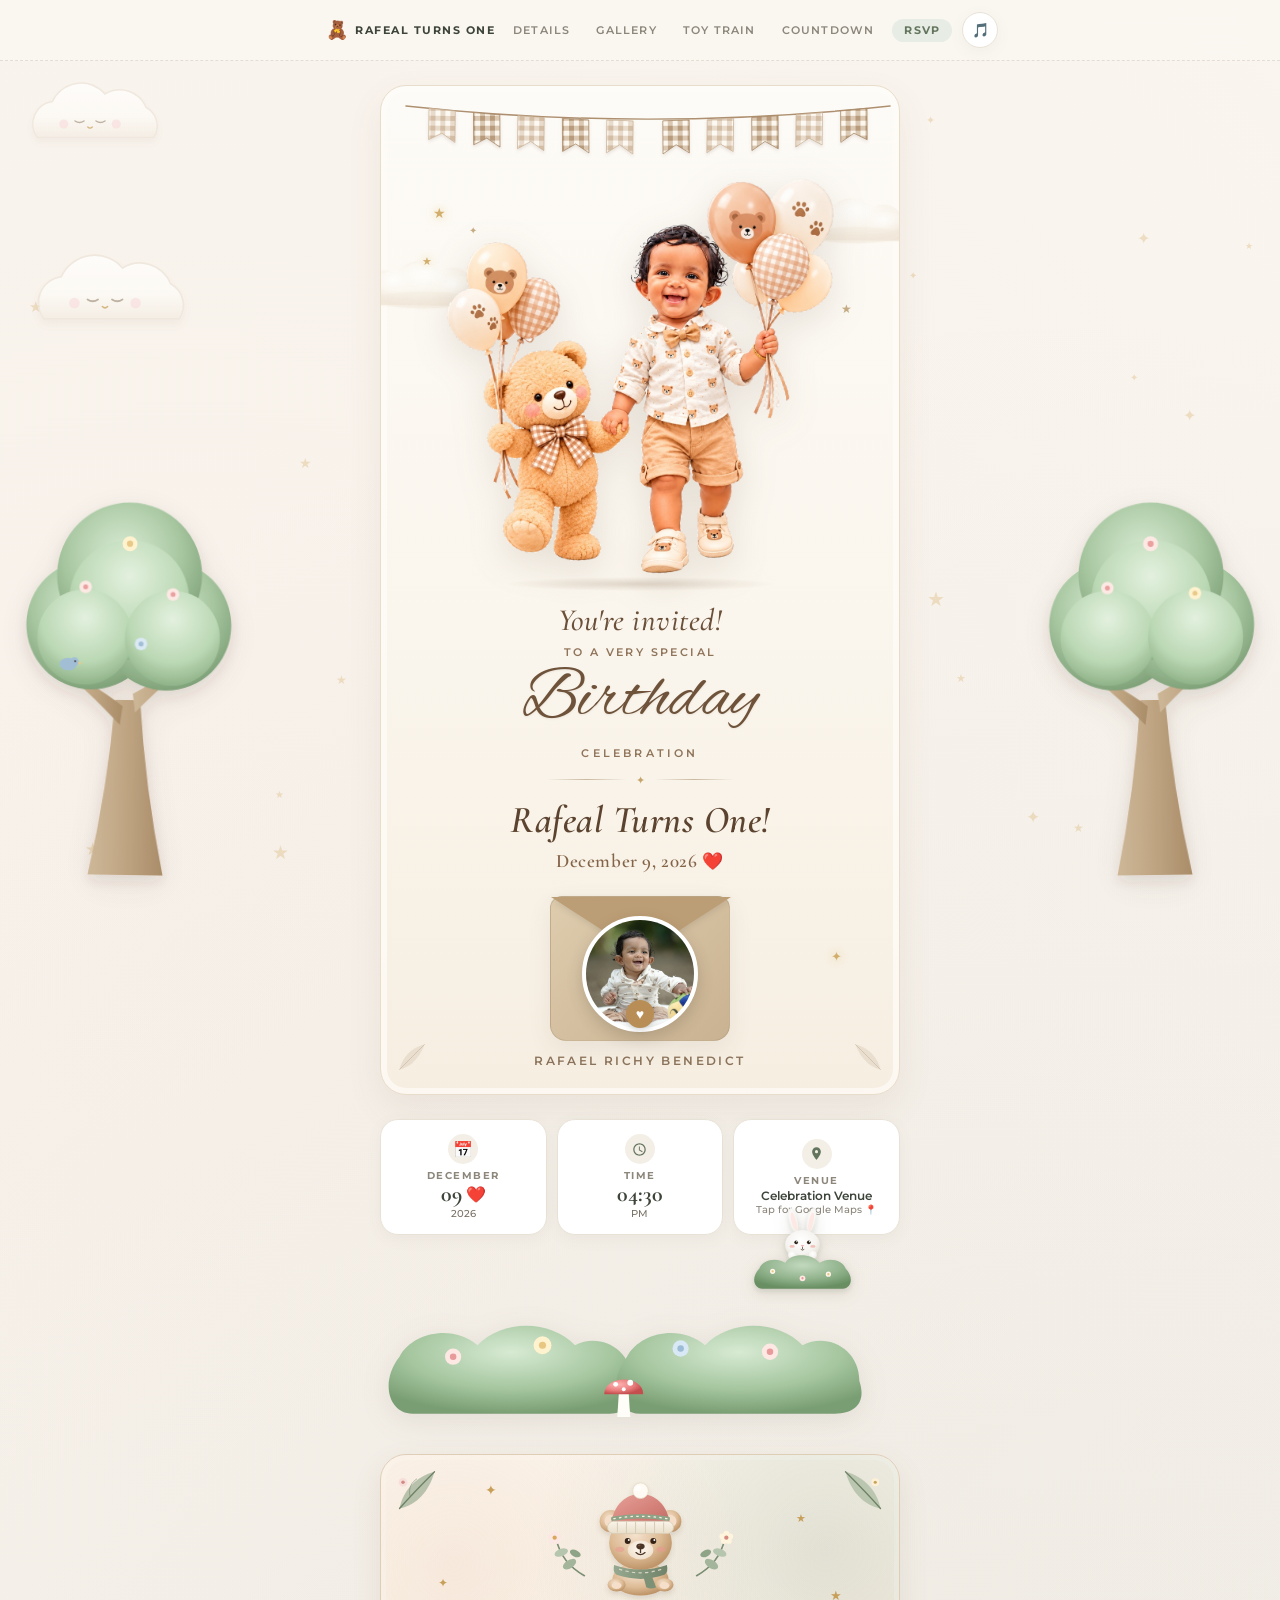
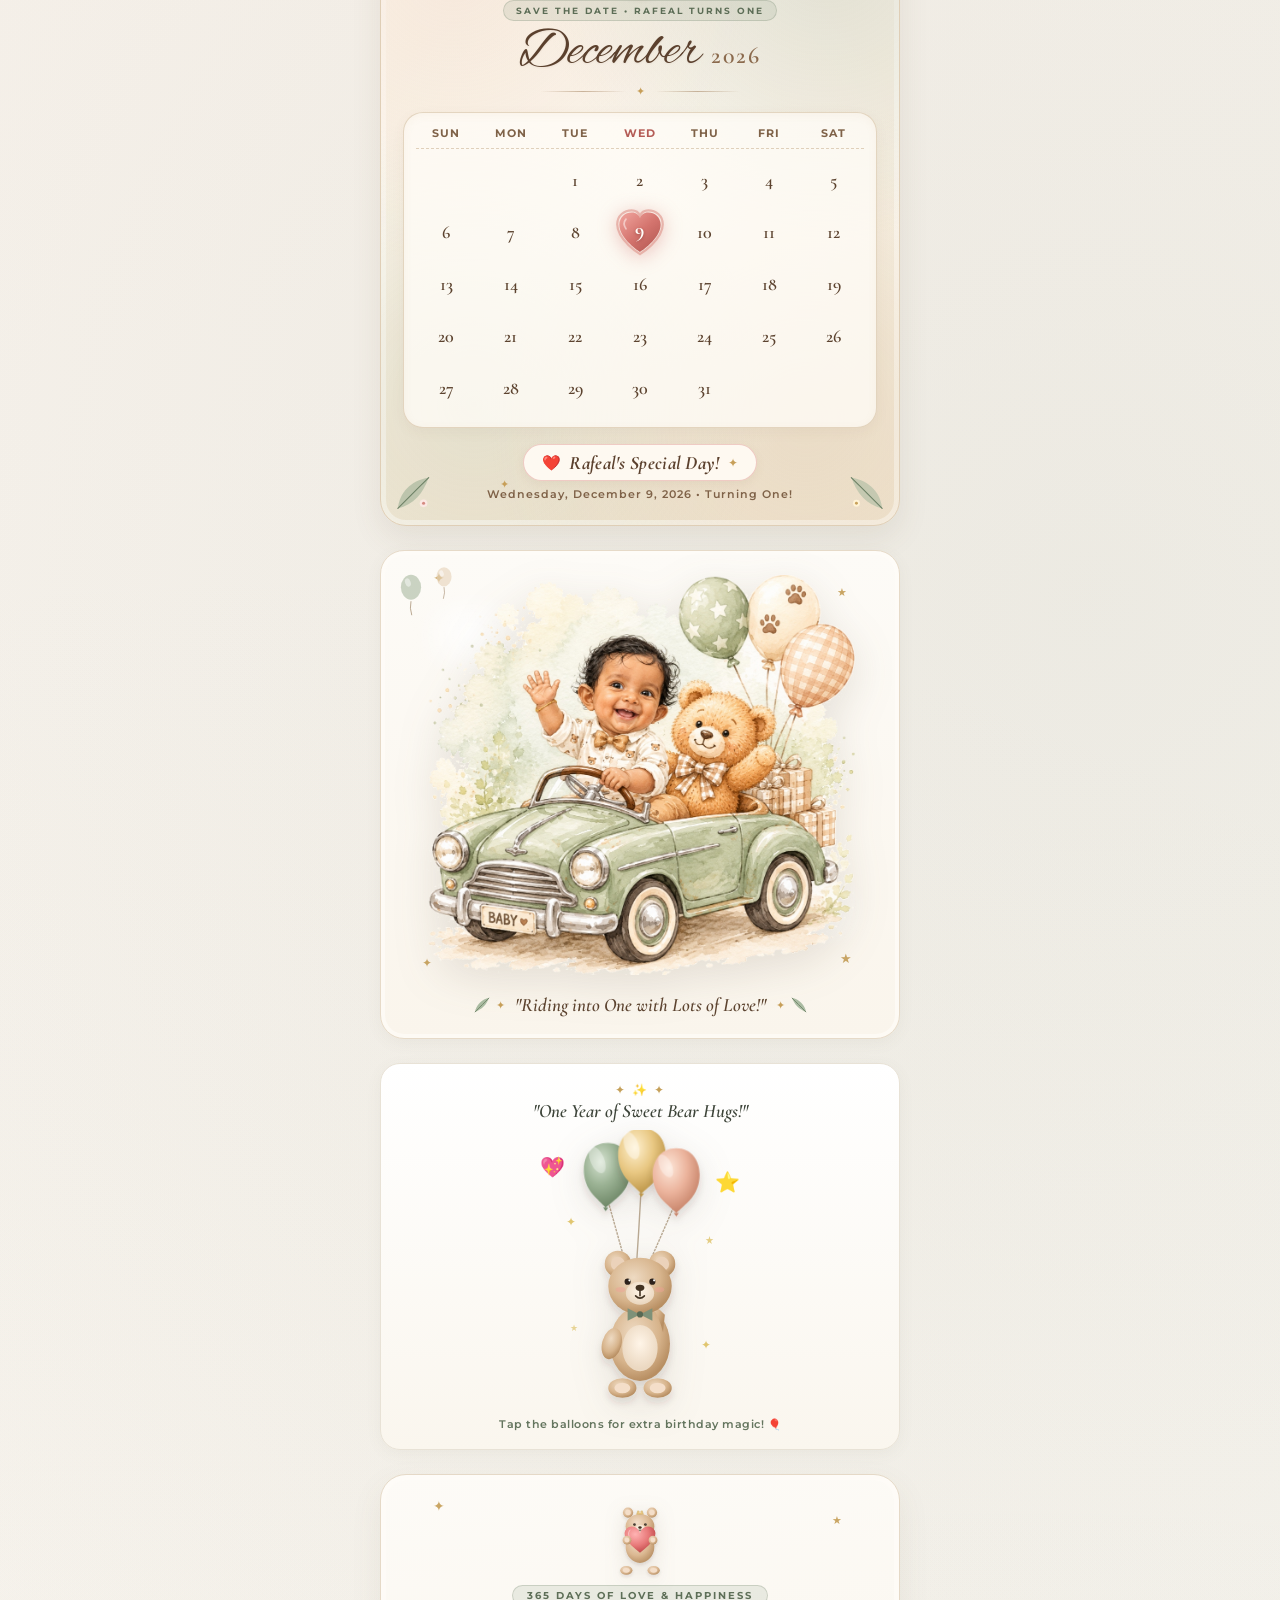
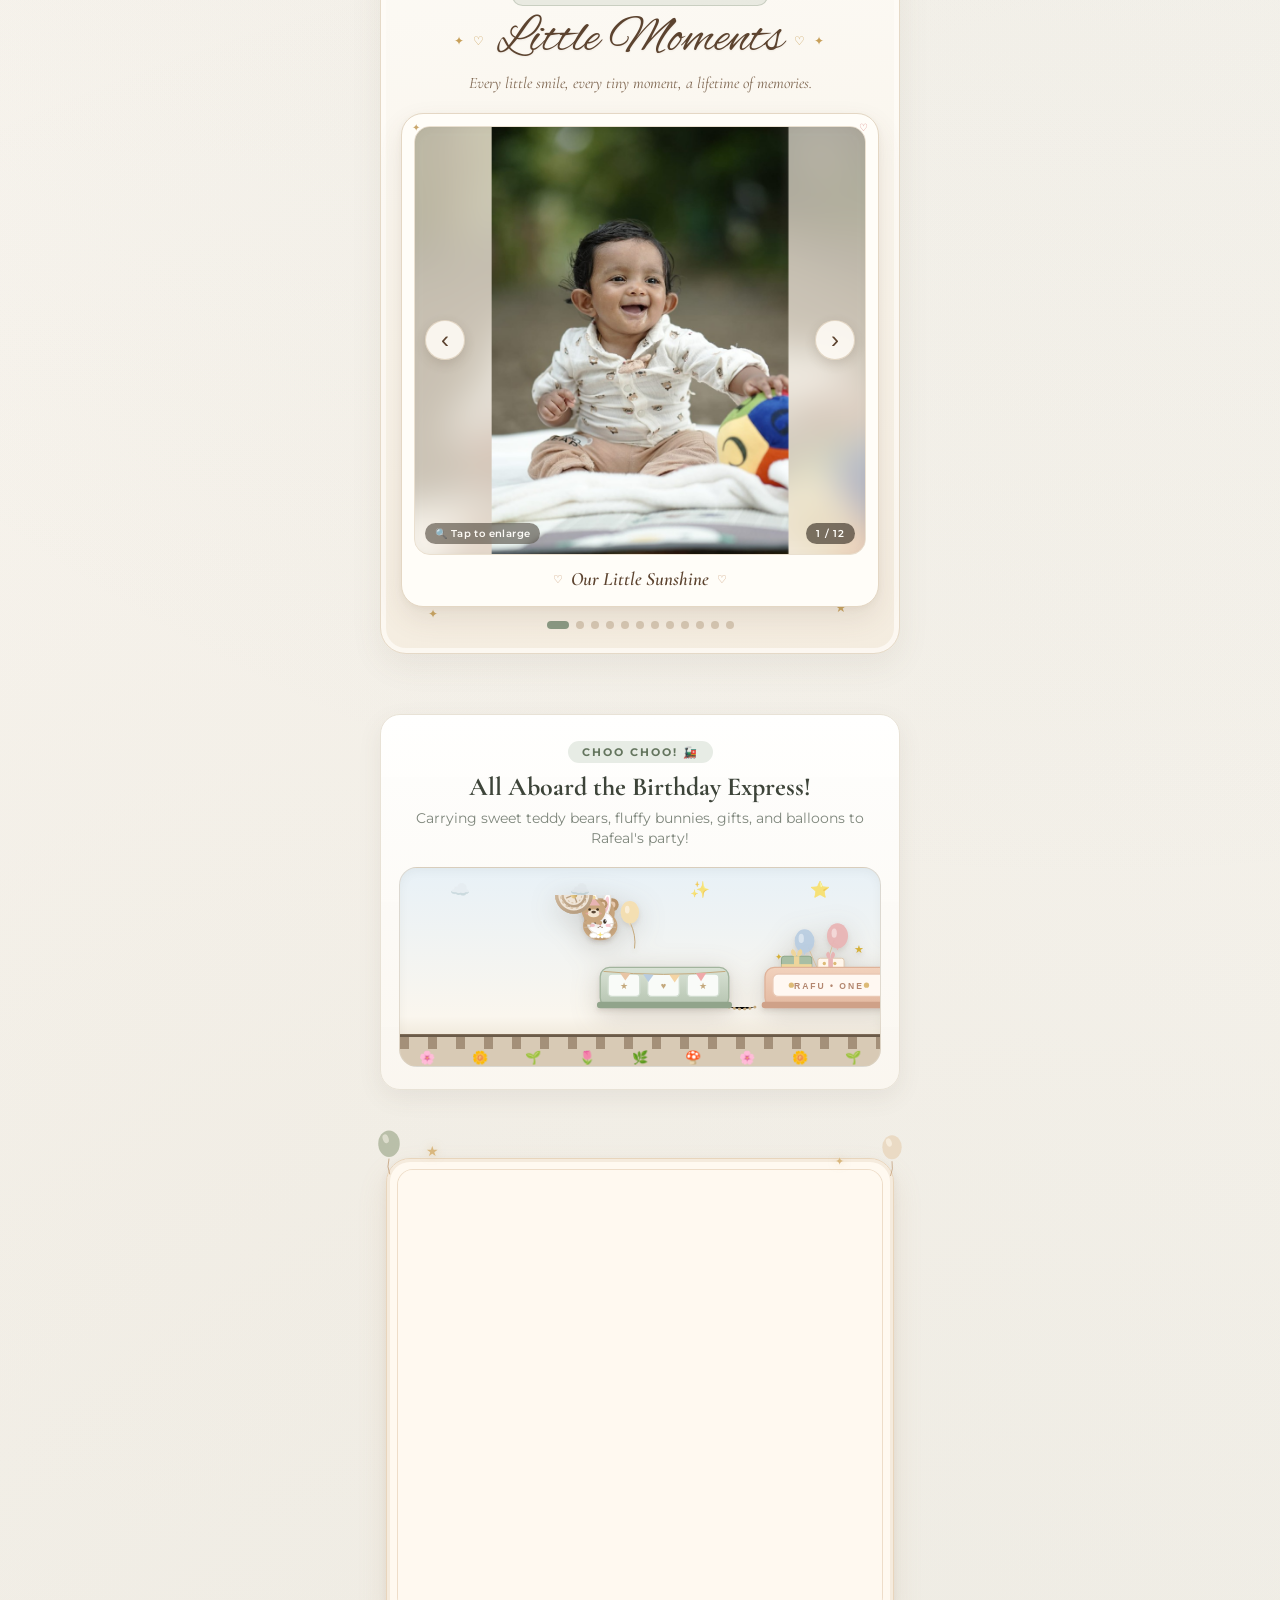
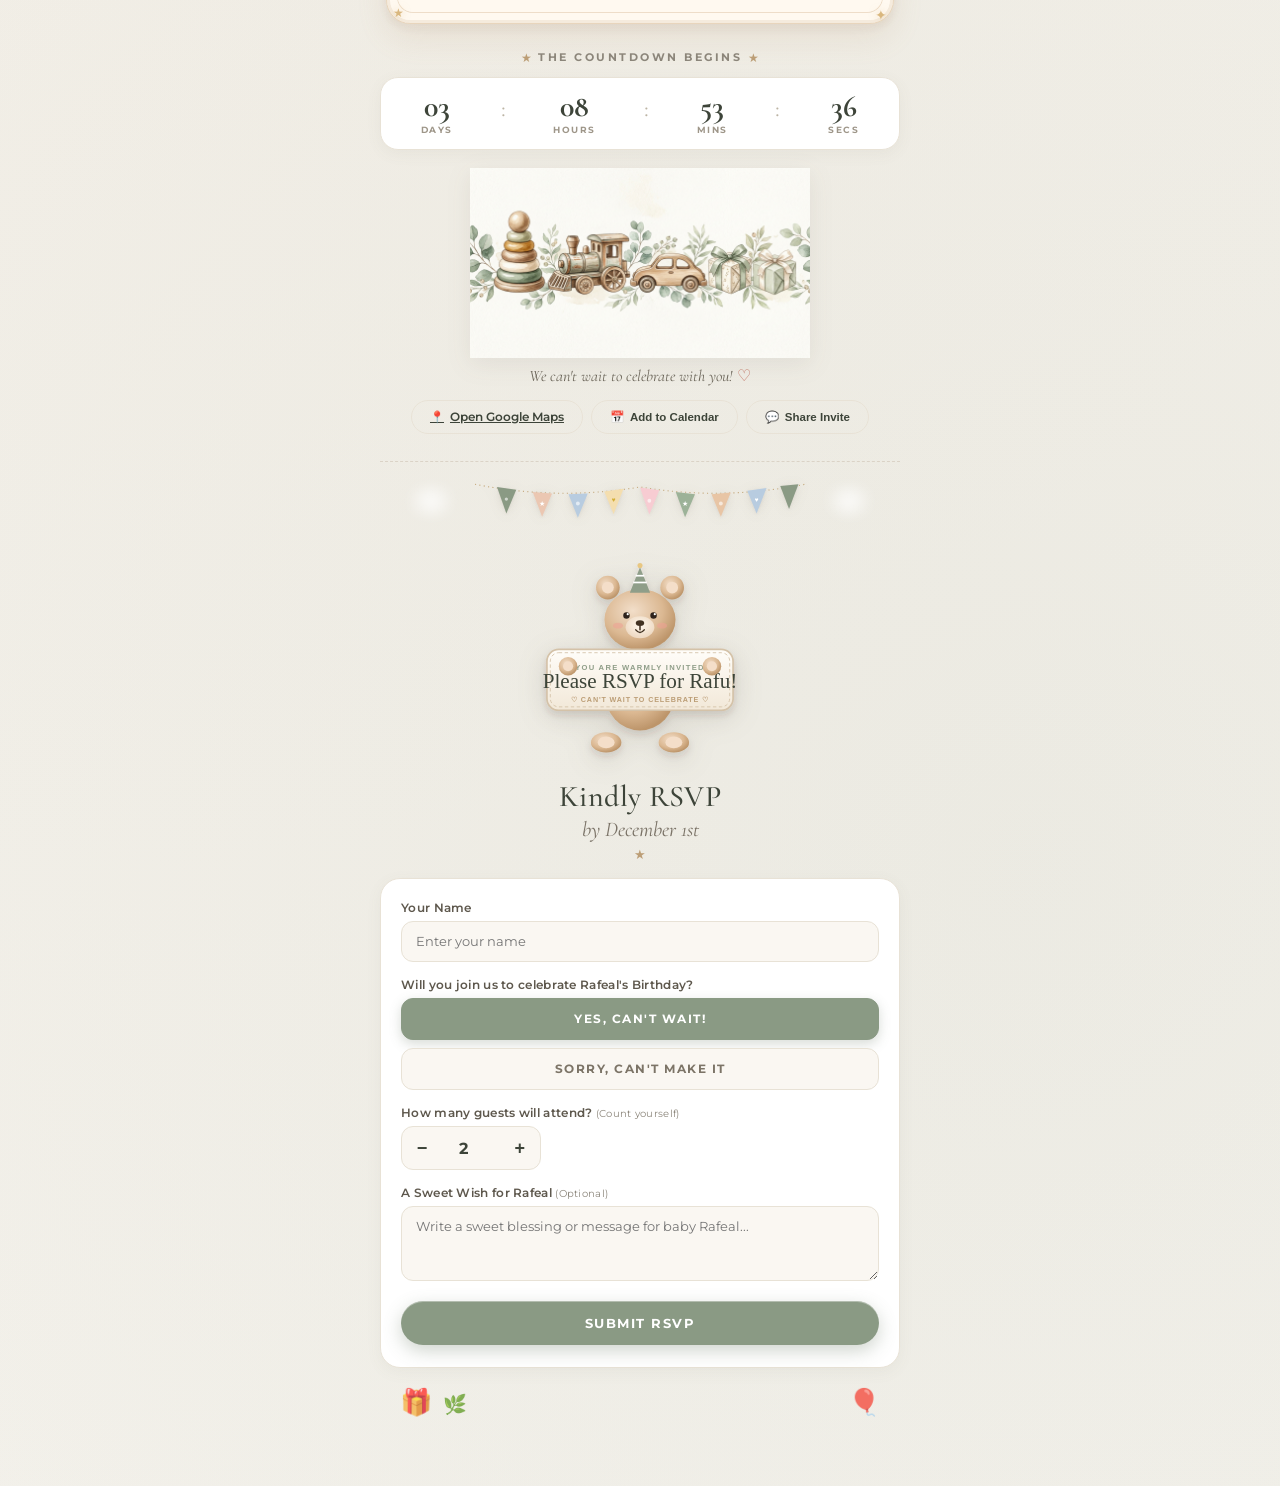
==== commit 18659542: "Replace countdown bears with pastel jungle birthday frame" ====
--- a/index.html
+++ b/index.html
@@ -734,17 +734,46 @@
     </section>
 
     <!-- ==============================================
-         SECTION 8: LIVE COUNTDOWN & DREAMY CELESTIAL DECOR
+         SECTION 8: LIVE COUNTDOWN & JUNGLE BIRTHDAY CELEBRATION
          ============================================== -->
     <section class="countdown-section reveal-on-scroll" id="countdownSection">
       
-      <!-- Dreamy Characters: Bear on Cloud & Sleeping Bear on Crescent Moon -->
-      <div class="countdown-character-decorations" aria-hidden="true">
-        <div class="countdown-char-left" title="Teddy Bear on Cloud">
-          <img src="assets/animals/bear_cloud.svg" alt="Teddy Bear on Cloud" class="countdown-animal-svg float-bob">
-        </div>
-        <div class="countdown-char-right" title="Sweet Dreams under Crescent Moon">
-          <img src="assets/animals/bear_sleeping_moon.svg" alt="Sleeping Teddy Bear near Crescent Moon" class="countdown-animal-svg float-gentle">
+      <!-- Framed Jungle Birthday Celebration with Pastel Balloons, Stars & Hearts -->
+      <div class="countdown-jungle-showcase" id="countdownJungleShowcase">
+        <!-- Decorative Floating Elements Around Frame -->
+        <div class="jungle-deco-layer" aria-hidden="true">
+          <span class="j-star js-1">★</span>
+          <span class="j-star js-2">✦</span>
+          <span class="j-star js-3">★</span>
+          <span class="j-star js-4">✦</span>
+          <span class="j-sparkle jsp-1">✧</span>
+          <span class="j-sparkle jsp-2">✦</span>
+          <span class="j-heart jh-1">♥</span>
+          <span class="j-heart jh-2">♡</span>
+          <span class="j-heart jh-3">♥</span>
+
+          <!-- Slowly Floating Pastel Sage & Cream Balloons -->
+          <div class="jungle-float-balloon jfb-left">
+            <svg viewBox="0 0 36 58" width="30" height="48">
+              <path d="M18 37 Q15 47 19 56" stroke="#B68B60" stroke-width="1.2" fill="none" opacity="0.65"/>
+              <ellipse cx="18" cy="19" rx="13" ry="16" fill="#A3AD91" opacity="0.72"/>
+              <ellipse cx="14" cy="13" rx="3.5" ry="5.5" transform="rotate(-20 14 13)" fill="#FFF9F0" opacity="0.5"/>
+            </svg>
+          </div>
+          <div class="jungle-float-balloon jfb-right">
+            <svg viewBox="0 0 36 58" width="28" height="46">
+              <path d="M18 37 Q20 47 16 56" stroke="#B68B60" stroke-width="1.2" fill="none" opacity="0.65"/>
+              <ellipse cx="18" cy="19" rx="12.5" ry="15.5" fill="#E8D5BC" opacity="0.82"/>
+              <ellipse cx="14" cy="13" rx="3.5" ry="5.5" transform="rotate(-20 14 13)" fill="#FFF9F0" opacity="0.55"/>
+            </svg>
+          </div>
+        </div>
+
+        <!-- Rounded Ivory & Beige Photo Frame -->
+        <div class="jungle-frame-card">
+          <div class="jungle-frame-mat">
+            <img src="public/images/rafeal-jungle-birthday.jpg" alt="Baby Rafeal celebrating his 1st birthday surrounded by his teddy bear, lion, zebra, elephant, monkey, and rabbit friends" class="jungle-birthday-img" id="jungleBirthdayImg" loading="lazy" decoding="async">
+          </div>
         </div>
       </div>
 
--- a/style.css
+++ b/style.css
@@ -3457,32 +3457,157 @@
     user-select: none;
   }
 
-  /* Countdown Section Character Decorations */
-  .countdown-character-decorations {
-    display: flex;
-    justify-content: space-between;
-    align-items: flex-end;
-    max-width: 540px;
-    margin: 0 auto -20px;
-    padding: 0 16px;
+  /* Countdown Section: Framed Jungle Birthday Celebration */
+  .countdown-jungle-showcase {
     position: relative;
-    z-index: 4;
+    width: 100%;
+    max-width: 520px;
+    margin: 0 auto 22px;
+    padding: 8px 6px 4px;
+  }
+
+  .jungle-deco-layer {
+    position: absolute;
+    inset: -10px -8px;
     pointer-events: none;
-  }
-
-  .countdown-char-left {
-    width: 155px;
-  }
-
-  .countdown-char-right {
-    width: 160px;
-  }
-
-  .countdown-animal-svg {
+    z-index: 5;
+    overflow: visible;
+  }
+
+  .j-star {
+    position: absolute;
+    color: #D9B77E;
+    font-size: 13px;
+    text-shadow: 0 0 8px rgba(217, 183, 126, 0.55);
+    animation: twinkle 3.2s ease-in-out infinite;
+    user-select: none;
+  }
+
+  .js-1 { top: 2px; left: 10%; font-size: 14px; animation-delay: 0s; }
+  .js-2 { top: 14px; right: 12%; font-size: 11px; animation-delay: 0.8s; }
+  .js-3 { bottom: 18px; left: 4%; font-size: 12px; animation-delay: 1.5s; }
+  .js-4 { bottom: 14px; right: 4%; font-size: 14px; animation-delay: 2.1s; }
+
+  .j-sparkle {
+    position: absolute;
+    color: #D9B77E;
+    font-size: 12px;
+    opacity: 0;
+    animation: occasionalSparkle 5s ease-in-out infinite;
+    user-select: none;
+  }
+
+  .jsp-1 { top: 38%; left: 0; animation-delay: 0.5s; }
+  .jsp-2 { top: 34%; right: 0; animation-delay: 2.6s; }
+
+  .j-heart {
+    position: absolute;
+    color: #D58B84;
+    font-size: 12px;
+    opacity: 0;
+    animation: heroUpHeart 5.6s ease-out infinite;
+    user-select: none;
+  }
+
+  .jh-1 { top: 22%; left: 2%; animation-delay: 0.7s; }
+  .jh-2 { top: 18%; right: 2%; color: #B68B60; font-size: 11px; animation-delay: 2.4s; }
+  .jh-3 { bottom: 26%; right: 1%; font-size: 11px; animation-delay: 4s; }
+
+  .jungle-float-balloon {
+    position: absolute;
+    animation: balloonSway 4.8s ease-in-out infinite alternate;
+  }
+
+  .jfb-left {
+    top: -12px;
+    left: 2px;
+  }
+
+  .jfb-right {
+    top: -8px;
+    right: 2px;
+    animation-delay: 1.1s;
+  }
+
+  .jungle-frame-card {
+    position: relative;
+    z-index: 3;
+    background: #FFF9F0;
+    border: 1.5px solid #E8D5BC;
+    border-radius: 24px;
+    padding: 10px;
+    box-shadow:
+      0 14px 30px rgba(182, 139, 96, 0.14),
+      0 4px 12px rgba(96, 76, 54, 0.07),
+      inset 0 0 0 3px #F5EBDD;
+    opacity: 0;
+    transform: scale(0.96);
+    transition: opacity 0.85s ease-out, transform 0.95s cubic-bezier(0.22, 1, 0.36, 1);
+  }
+
+  .countdown-section.is-revealed .jungle-frame-card {
+    opacity: 1;
+    transform: scale(1);
+  }
+
+  .jungle-frame-mat {
+    width: 100%;
+    border-radius: 16px;
+    overflow: hidden;
+    background: #FFF9F0;
+    border: 1px solid rgba(232, 213, 188, 0.75);
+  }
+
+  .jungle-birthday-img {
     width: 100%;
     height: auto;
+    max-height: 460px;
+    object-fit: contain;
     display: block;
-    filter: drop-shadow(0 5px 12px rgba(90, 80, 60, 0.14));
+    background: #FFF9F0;
+  }
+
+  @media (max-width: 520px) {
+    .countdown-jungle-showcase {
+      padding: 6px 2px 2px;
+      margin-bottom: 18px;
+    }
+
+    .jungle-frame-card {
+      padding: 7px;
+      border-radius: 20px;
+    }
+
+    .jungle-frame-mat {
+      border-radius: 14px;
+    }
+
+    .jungle-birthday-img {
+      max-height: 360px;
+    }
+
+    .jfb-left {
+      top: -10px;
+      left: -2px;
+      transform: scale(0.84);
+    }
+
+    .jfb-right {
+      top: -8px;
+      right: -2px;
+      transform: scale(0.84);
+    }
+  }
+
+  @media (max-width: 360px) {
+    .jungle-frame-card {
+      padding: 5px;
+      border-radius: 18px;
+    }
+
+    .jungle-birthday-img {
+      max-height: 310px;
+    }
   }
 
   /* RSVP Section: Bear Holding Welcome Sign */
@@ -3587,6 +3712,12 @@
     .reveal-on-scroll {
       opacity: 1 !important;
       transform: none !important;
+    }
+
+    .jungle-frame-card {
+      opacity: 1 !important;
+      transform: none !important;
+      transition: none !important;
     }
 
     .hero-intro-active .hero-deco-cloud,
@@ -4853,6 +4984,10 @@
 }
 
 @media (prefers-reduced-motion: reduce) {
+  .j-star,
+  .j-sparkle,
+  .j-heart,
+  .jungle-float-balloon,
   .car-illustration-container,
   .car-deco-star,
   .car-deco-heart,
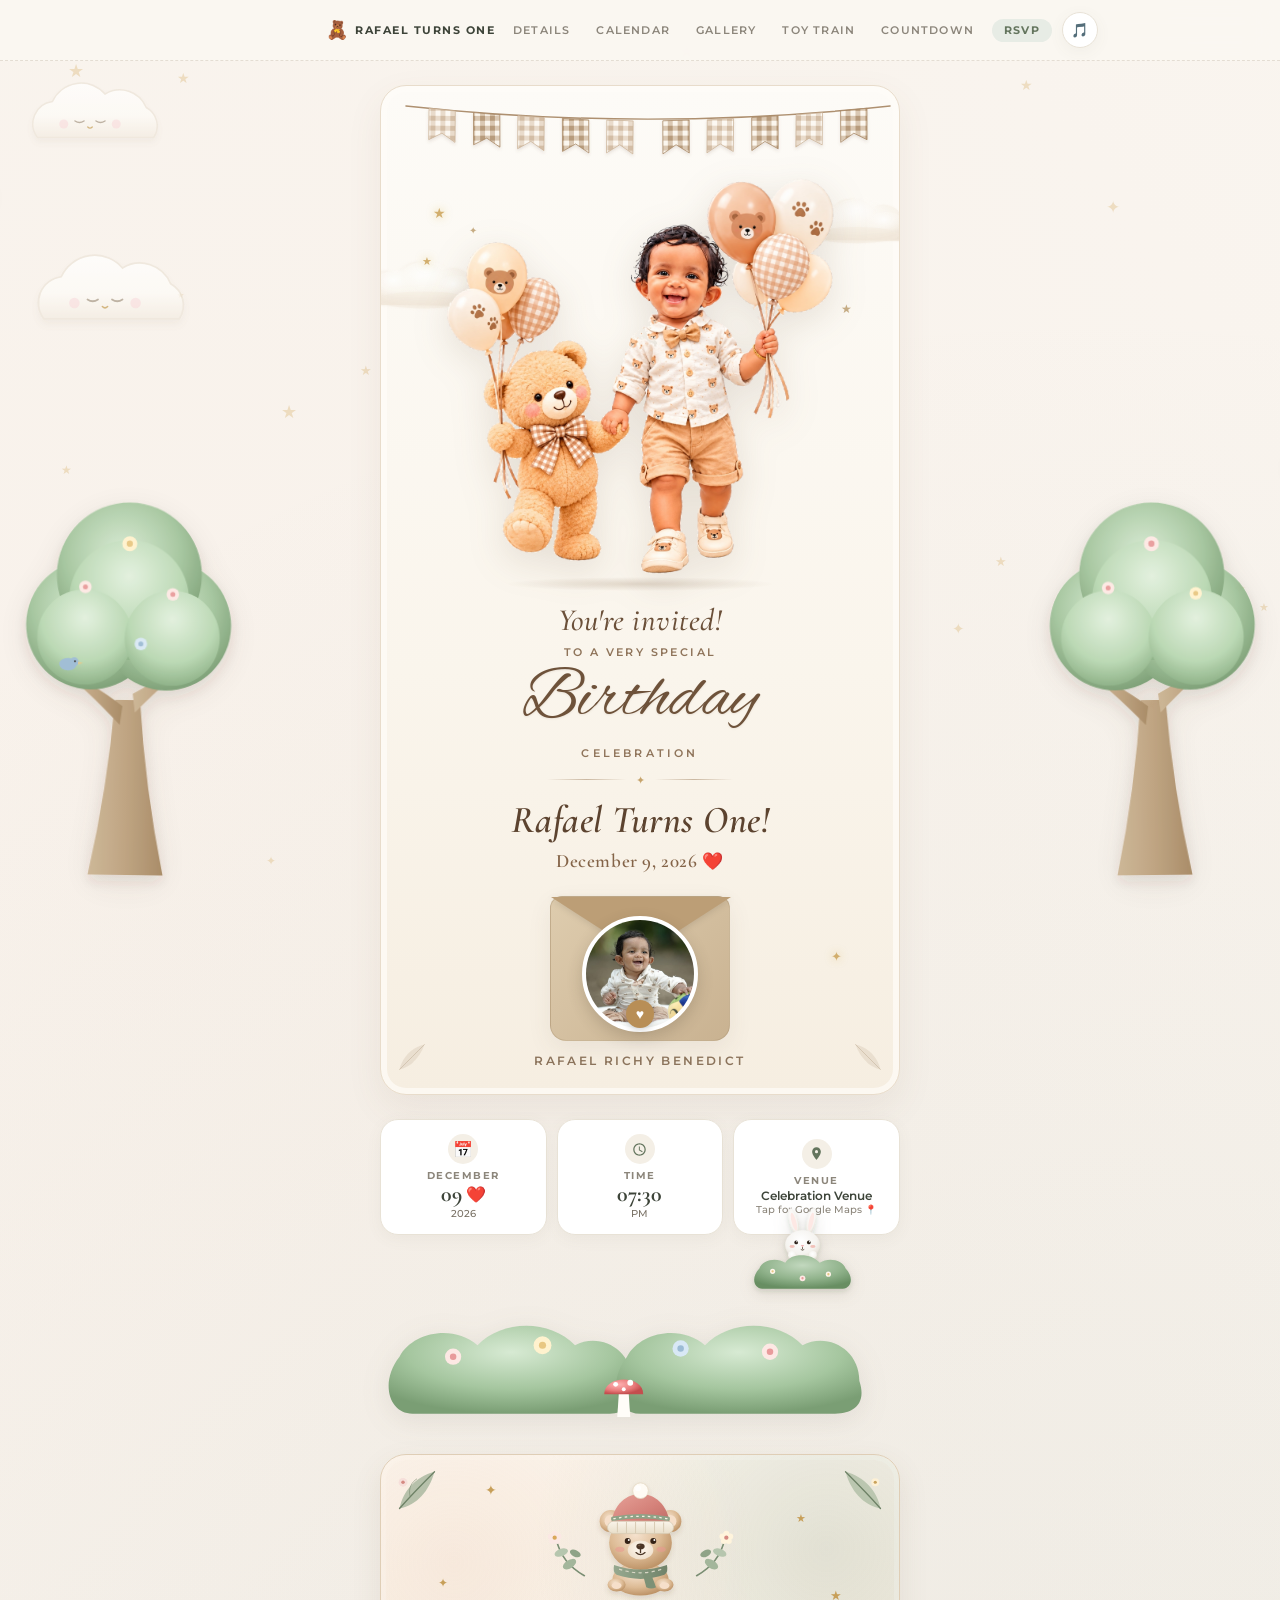
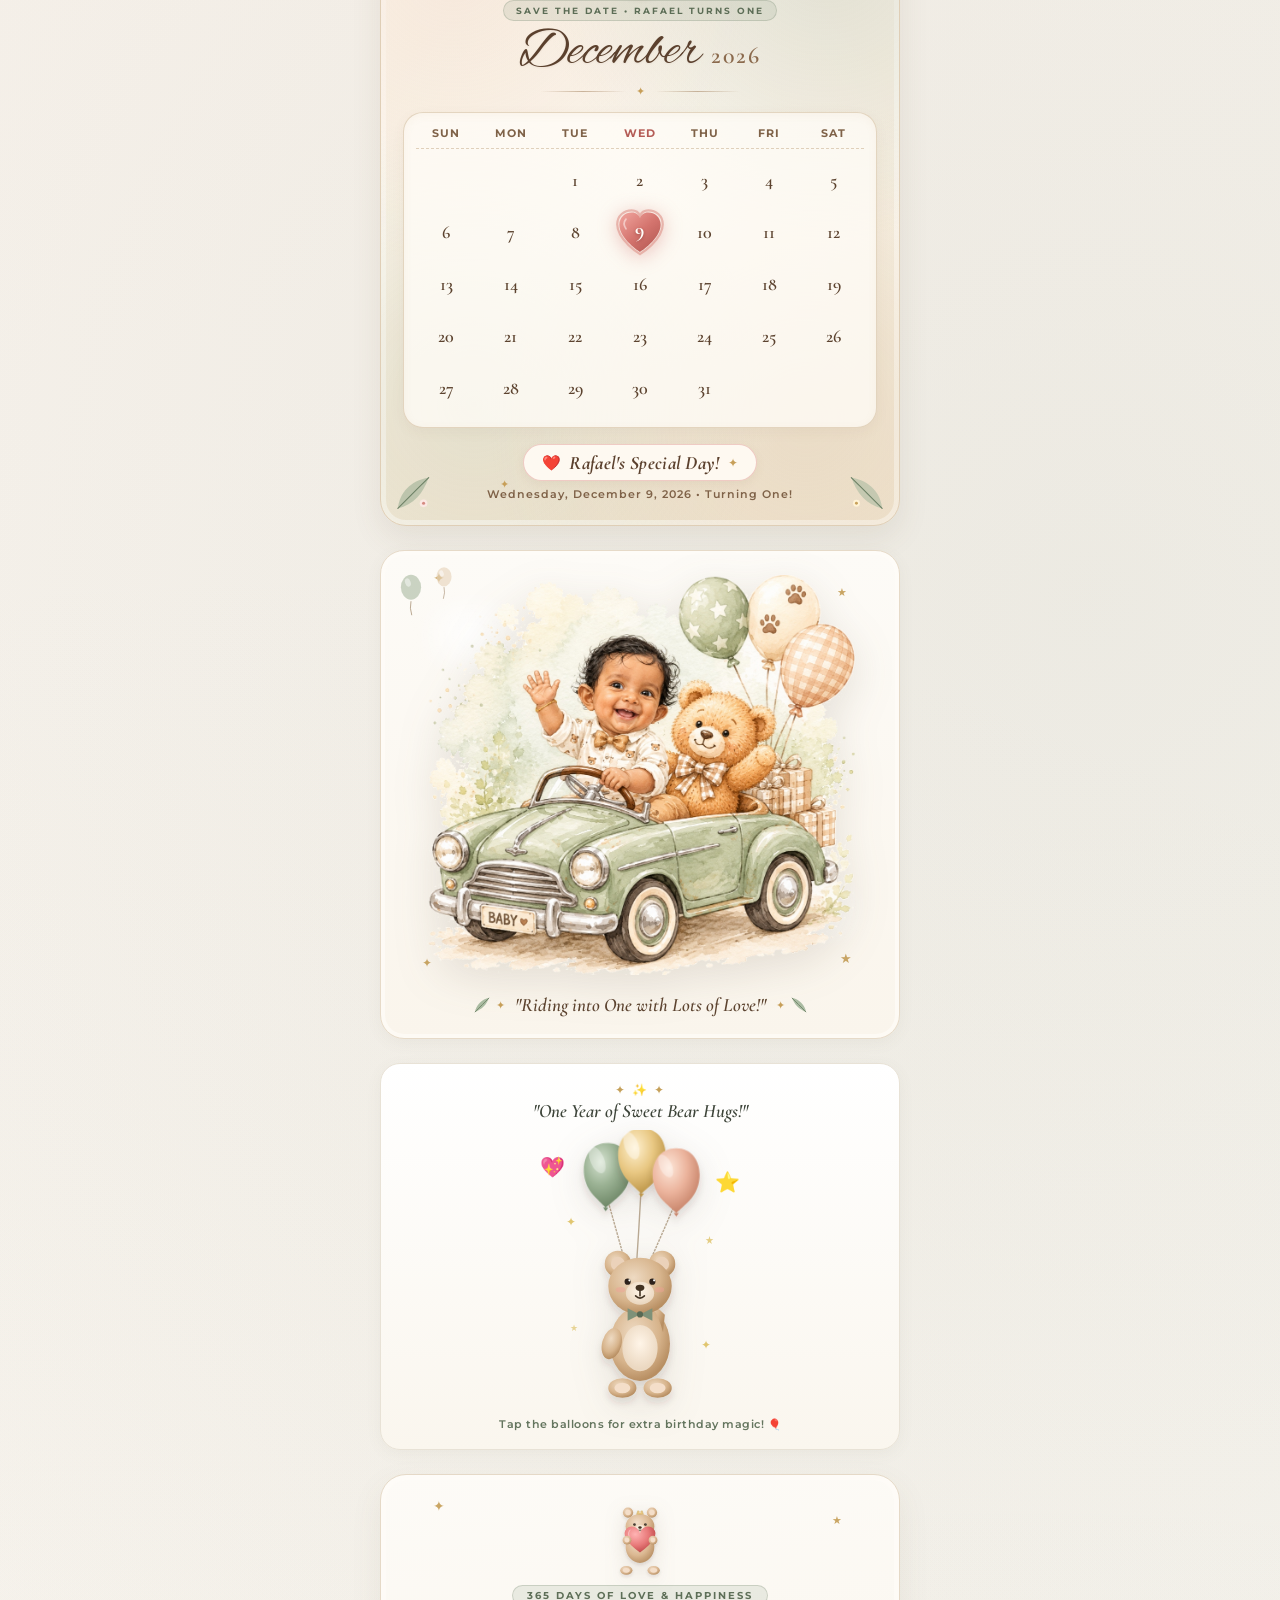
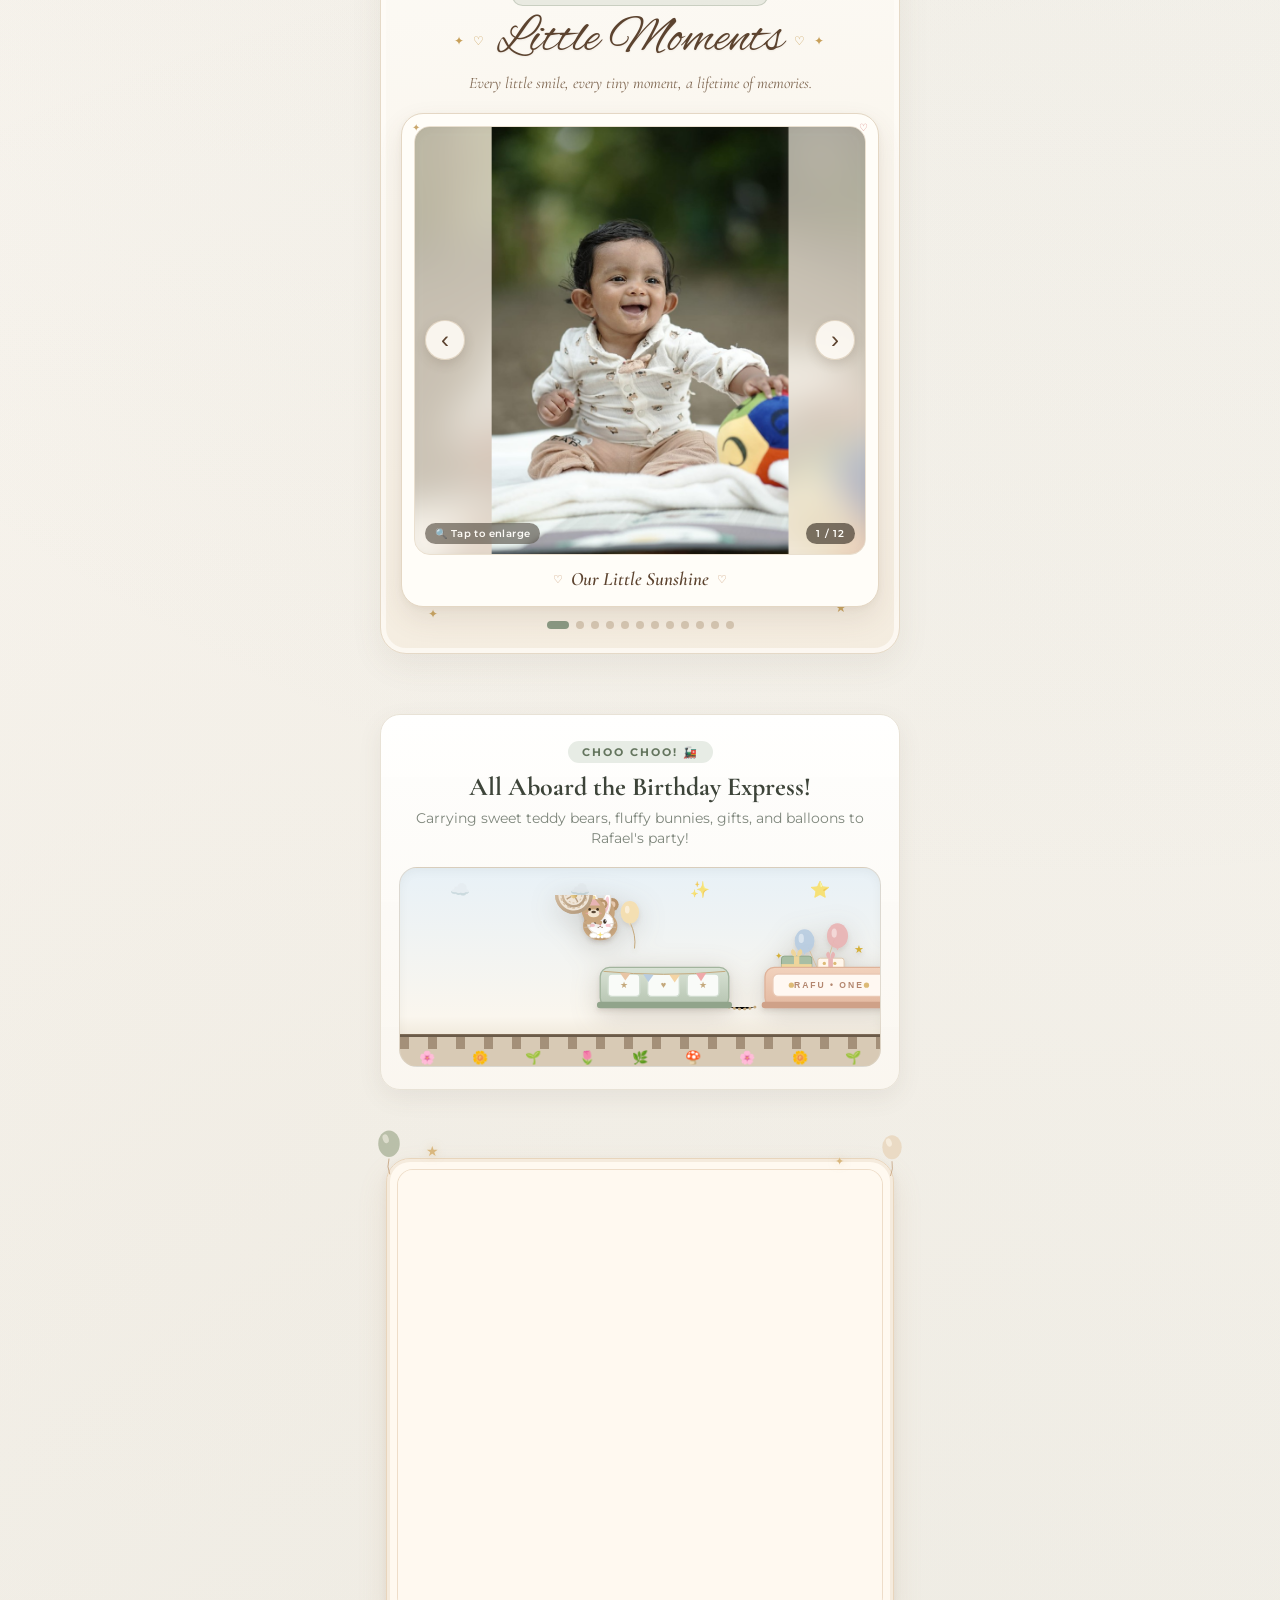
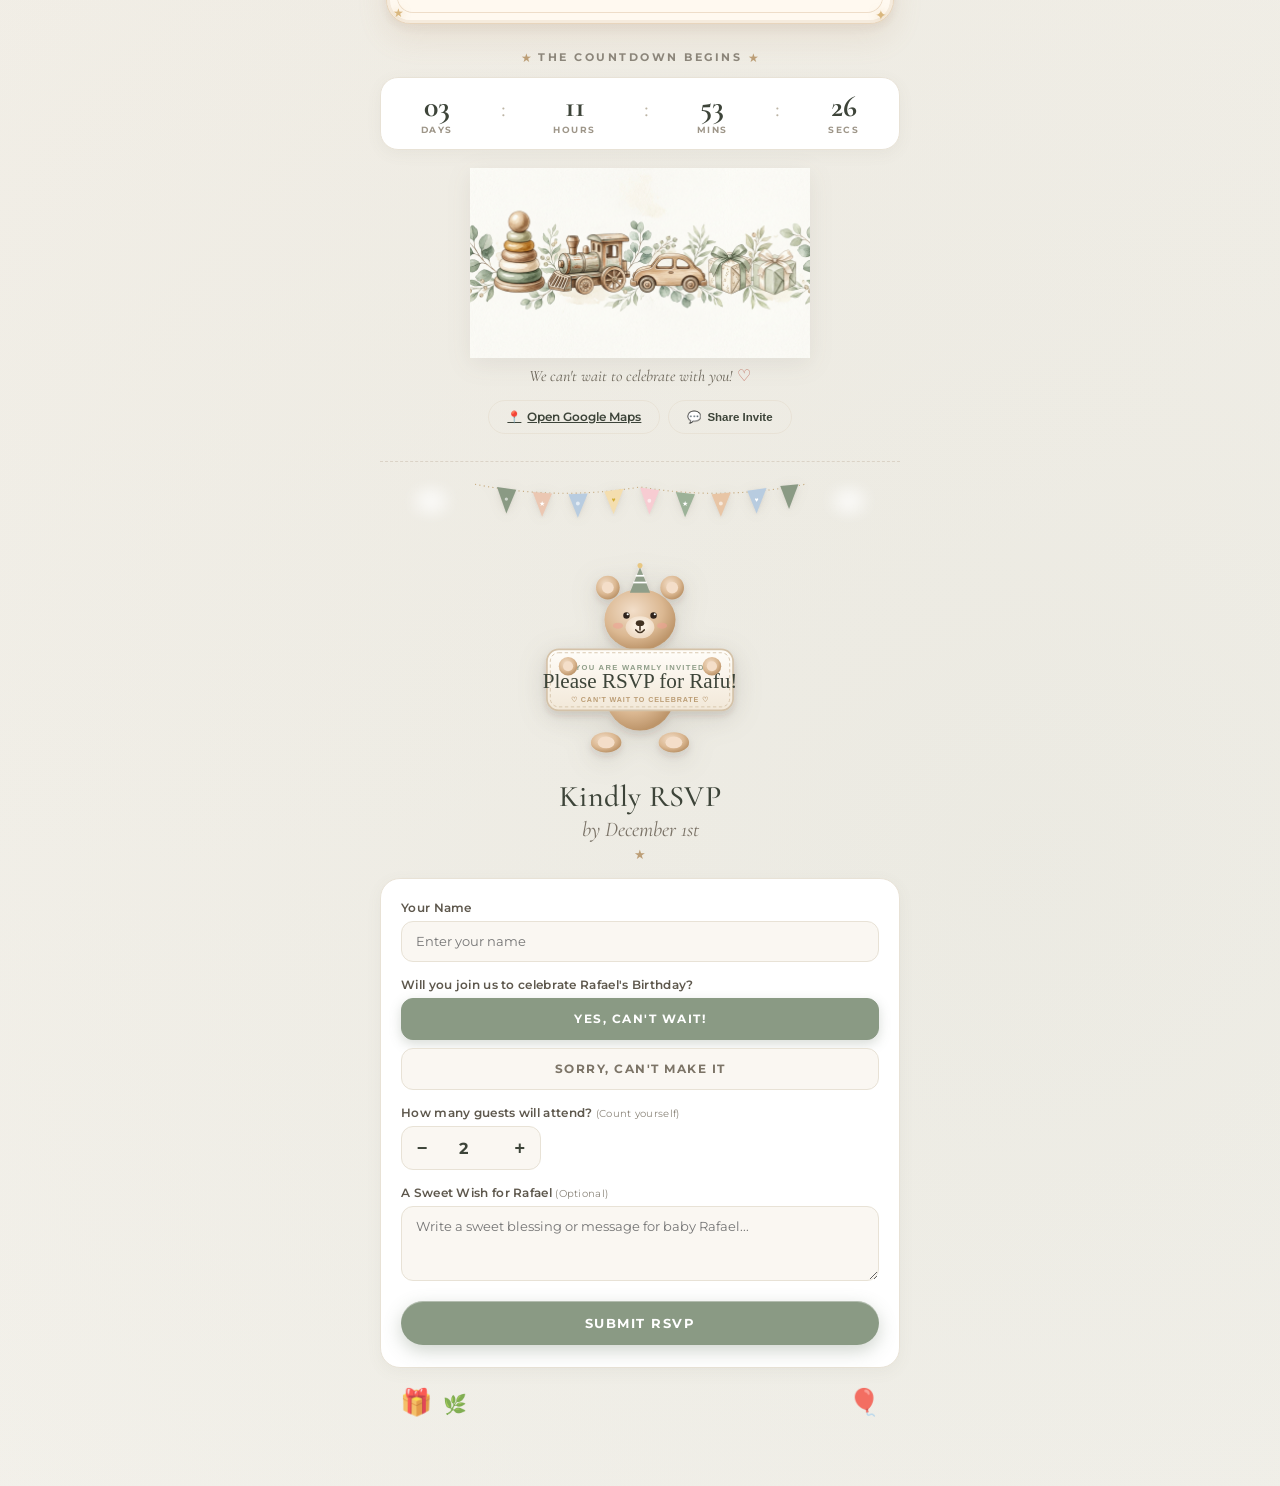
==== commit 6647c615: "Rename Rafeal to Rafael and set event time to 7:30 PM" ====
--- a/index.html
+++ b/index.html
@@ -3,8 +3,8 @@
 <head>
   <meta charset="UTF-8">
   <meta name="viewport" content="width=device-width, initial-scale=1.0">
-  <title>Rafeal Turns One! • 1st Birthday Celebration</title>
-  <meta name="description" content="You're invited to celebrate Rafael Richy Benedict's (Rafeal) 1st Birthday Celebration in a Magical Storybook Wonderland!">
+  <title>Rafael Turns One! • 1st Birthday Celebration</title>
+  <meta name="description" content="You're invited to celebrate Rafael Richy Benedict's 1st Birthday Celebration in a Magical Storybook Wonderland!">
   <link rel="preconnect" href="https://fonts.googleapis.com">
   <link rel="preconnect" href="https://fonts.gstatic.com" crossorigin>
   <link href="https://fonts.googleapis.com/css2?family=Alex+Brush&family=Cormorant+Garamond:ital,wght@0,400;0,500;0,600;0,700;1,400;1,600&family=Montserrat:wght@300;400;500;600;700&family=Playfair+Display:ital,wght@0,500;0,600;0,700;1,400;1,600&display=swap" rel="stylesheet">
@@ -48,13 +48,14 @@
   <!-- Top Sticky Navigation & Music Bar -->
   <header class="app-header-single">
     <div class="header-container">
-      <a href="#heroSection" class="header-logo-badge" aria-label="Rafeal Turns One Home">
+      <a href="#heroSection" class="header-logo-badge" aria-label="Rafael Turns One Home">
         <span class="logo-bear" aria-hidden="true">🧸</span>
-        <span class="logo-text">RAFEAL TURNS ONE</span>
+        <span class="logo-text">RAFAEL TURNS ONE</span>
       </a>
       
       <nav class="header-quick-links" aria-label="Quick Navigation">
         <a href="#detailsSection" class="quick-link">DETAILS</a>
+        <a href="#calendarSection" class="quick-link">CALENDAR</a>
         <a href="#gallerySection" class="quick-link">GALLERY</a>
         <a href="#trainSection" class="quick-link">TOY TRAIN</a>
         <a href="#countdownSection" class="quick-link">COUNTDOWN</a>
@@ -83,6 +84,10 @@
         <a href="#detailsSection" class="mobile-nav-link">
           <span class="mobile-nav-icon" aria-hidden="true">📅</span>
           <span>Details</span>
+        </a>
+        <a href="#calendarSection" class="mobile-nav-link">
+          <span class="mobile-nav-icon" aria-hidden="true">🗓️</span>
+          <span>Calendar</span>
         </a>
         <a href="#gallerySection" class="mobile-nav-link">
           <span class="mobile-nav-icon" aria-hidden="true">✨</span>
@@ -155,9 +160,9 @@
         </div>
       </div>
 
-      <!-- Main Hero Illustration: Baby Rafeal Holding Hands with Plush Teddy Bear & Balloons -->
+      <!-- Main Hero Illustration: Baby Rafael Holding Hands with Plush Teddy Bear & Balloons -->
       <div class="hero-center-bear-wrap hero-rafeal-stage" title="Tap for birthday magic ✨">
-        <img src="public/images/rafeal-teddy-hero.png" alt="Baby Rafeal smiling and holding hands with a fluffy beige teddy bear while holding bear and gingham balloons" class="vintage-hero-bear-img rafeal-teddy-hero-img">
+        <img src="public/images/rafeal-teddy-hero.png" alt="Baby Rafael smiling and holding hands with a fluffy beige teddy bear while holding bear and gingham balloons" class="vintage-hero-bear-img rafeal-teddy-hero-img">
         <div class="hero-ground-shadow" aria-hidden="true"></div>
       </div>
 
@@ -175,17 +180,17 @@
         </div>
 
         <div class="celebrant-title-wrap hero-intro-name">
-          <h2 class="celebrant-name" id="displayNickName">Rafeal Turns One!</h2>
+          <h2 class="celebrant-name" id="displayNickName">Rafael Turns One!</h2>
         </div>
         <p class="hero-date-highlight hero-intro-date">December 9, 2026 <span class="hero-date-heart" aria-label="heart">❤️</span></p>
       </div>
 
-      <!-- Kraft Envelope Peek with Baby Rafeal's Real Smiling Portrait -->
+      <!-- Kraft Envelope Peek with Baby Rafael's Real Smiling Portrait -->
       <div class="envelope-peek-card" id="envelopePeekCard">
         <div class="envelope-pocket">
           <div class="envelope-flap"></div>
-          <div class="baby-photo-frame" id="babyPhotoTrigger" title="Click to view Rafeal's smiling portrait">
-            <img src="assets/rafu_photo1.jpg" alt="Rafael Richy Benedict (Rafeal)" class="baby-portrait-img" id="mainBabyPhoto">
+          <div class="baby-photo-frame" id="babyPhotoTrigger" title="Click to view Rafael's smiling portrait">
+            <img src="assets/rafu_photo1.jpg" alt="Rafael Richy Benedict" class="baby-portrait-img" id="mainBabyPhoto">
             <div class="photo-shine"></div>
           </div>
           <div class="envelope-heart-seal pulse-heart" id="heartSeal" title="Sealed with Love">
@@ -204,7 +209,7 @@
       
       <div class="event-details-grid">
         <!-- Date Card with Calendar & Love Emoji -->
-        <div class="detail-pill-card date-card" id="dateCardScrollTrigger" role="button" tabindex="0" title="View Rafeal's December 2026 Birthday Calendar">
+        <div class="detail-pill-card date-card" id="dateCardScrollTrigger" role="button" tabindex="0" title="View Rafael's December 2026 Birthday Calendar">
           <div class="detail-icon-wrap date-icon-wrap">
             <span class="cal-emoji-icon">📅</span>
           </div>
@@ -225,7 +230,7 @@
           </div>
           <div class="detail-text-group">
             <span class="detail-label">TIME</span>
-            <span class="detail-value highlight-num" id="cardTime">04:30</span>
+            <span class="detail-value highlight-num" id="cardTime">07:30</span>
             <span class="detail-sub" id="cardTimeAmPm">PM</span>
           </div>
         </div>
@@ -434,7 +439,7 @@
 
         <!-- Calendar Month & Year Heading -->
         <div class="cal-header-block">
-          <span class="cal-eyebrow-pill">SAVE THE DATE • RAFEAL TURNS ONE</span>
+          <span class="cal-eyebrow-pill">SAVE THE DATE • RAFAEL TURNS ONE</span>
           <div class="cal-month-year-row">
             <h3 class="cal-month-script">December</h3>
             <span class="cal-year-serif">2026</span>
@@ -472,7 +477,7 @@
             <span class="cal-day-cell">6</span>
             <span class="cal-day-cell">7</span>
             <span class="cal-day-cell">8</span>
-            <button type="button" class="cal-day-cell cal-day-birthday" id="calBirthdayCell" aria-label="December 9, 2026 - Rafeal's First Birthday!" title="Rafeal's 1st Birthday! Tap for birthday magic ✨">
+            <button type="button" class="cal-day-cell cal-day-birthday" id="calBirthdayCell" aria-label="December 9, 2026 - Rafael's First Birthday!" title="Rafael's 1st Birthday! Tap for birthday magic ✨">
               <!-- Pulsing Dusty Rose Watercolor Heart Around 9 -->
               <svg class="bday-heart-svg" viewBox="0 0 64 60" aria-hidden="true">
                 <defs>
@@ -529,7 +534,7 @@
         <div class="cal-footer-caption-wrap">
           <div class="cal-special-caption">
             <span class="cal-caption-heart" aria-hidden="true">❤️</span>
-            <span class="cal-caption-text">Rafeal's Special Day!</span>
+            <span class="cal-caption-text">Rafael's Special Day!</span>
             <span class="cal-caption-sparkle" aria-hidden="true">✦</span>
           </div>
           <p class="cal-sub-caption">Wednesday, December 9, 2026 • Turning One!</p>
@@ -538,7 +543,7 @@
     </section>
 
     <!-- ==============================================
-         SECTION 4: RAFEAL & TEDDY BALLOON RIDE IN VINTAGE CAR
+         SECTION 4: RAFAEL & TEDDY BALLOON RIDE IN VINTAGE CAR
          ============================================== -->
     <section class="animated-car-showcase-section reveal-on-scroll" id="carRideSection">
       <div class="car-showcase-card">
@@ -574,7 +579,7 @@
         </div>
         
         <div class="car-illustration-container animated-car-wrap" id="carIllustration">
-          <img src="public/images/baby-teddy-balloon-ride.png" alt="Baby Rafeal waving happily beside his teddy bear in a vintage sage-green car with beige and green balloons and birthday gifts" class="art-img teddy-car-img" id="teddyCarImg" loading="lazy" decoding="async">
+          <img src="public/images/baby-teddy-balloon-ride.png" alt="Baby Rafael waving happily beside his teddy bear in a vintage sage-green car with beige and green balloons and birthday gifts" class="art-img teddy-car-img" id="teddyCarImg" loading="lazy" decoding="async">
         </div>
 
         <div class="foliage-bottom car-caption-row">
@@ -655,7 +660,7 @@
           <span class="frame-corner-accent fca-tr" aria-hidden="true">♡</span>
 
           <div class="album-stage-viewport" id="galleryViewport">
-            <div class="album-slides-track" id="gallerySlidesContainer" role="region" aria-roledescription="carousel" aria-label="Rafeal's Baby Photographs">
+            <div class="album-slides-track" id="gallerySlidesContainer" role="region" aria-roledescription="carousel" aria-label="Rafael's Baby Photographs">
               <!-- Slides rendered dynamically from BABY_GALLERY_PHOTOS in script.js -->
             </div>
 
@@ -696,7 +701,7 @@
       <div class="train-section-header">
         <span class="train-badge">CHOO CHOO! 🚂</span>
         <h3 class="train-heading">All Aboard the Birthday Express!</h3>
-        <p class="train-subtext">Carrying sweet teddy bears, fluffy bunnies, gifts, and balloons to Rafeal's party!</p>
+        <p class="train-subtext">Carrying sweet teddy bears, fluffy bunnies, gifts, and balloons to Rafael's party!</p>
       </div>
 
       <!-- Moving Train Track Viewport -->
@@ -772,7 +777,7 @@
         <!-- Rounded Ivory & Beige Photo Frame -->
         <div class="jungle-frame-card">
           <div class="jungle-frame-mat">
-            <img src="public/images/rafeal-jungle-birthday.jpg" alt="Baby Rafeal celebrating his 1st birthday surrounded by his teddy bear, lion, zebra, elephant, monkey, and rabbit friends" class="jungle-birthday-img" id="jungleBirthdayImg" loading="lazy" decoding="async">
+            <img src="public/images/rafeal-jungle-birthday.jpg" alt="Baby Rafael celebrating his 1st birthday surrounded by his teddy bear, lion, zebra, elephant, monkey, and rabbit friends" class="jungle-birthday-img" id="jungleBirthdayImg" loading="lazy" decoding="async">
           </div>
         </div>
       </div>
@@ -823,10 +828,6 @@
           <span>📍</span>
           <span>Open Google Maps</span>
         </a>
-        <button class="btn-outline pill-btn-small" id="addToCalBtn">
-          <span>📅</span>
-          <span>Add to Calendar</span>
-        </button>
         <button class="btn-outline pill-btn-small" id="shareInviteBtn">
           <span>💬</span>
           <span>Share Invite</span>
@@ -869,7 +870,7 @@
 
         <!-- Attendance Choice Buttons -->
         <div class="form-group">
-          <label class="form-label">Will you join us to celebrate Rafeal's Birthday?</label>
+          <label class="form-label">Will you join us to celebrate Rafael's Birthday?</label>
           <div class="attendance-btn-group">
             <button type="button" class="btn-choice active" id="btnAttendYes" data-value="yes">
               YES, CAN'T WAIT!
@@ -892,8 +893,8 @@
 
         <!-- Wishes / Note -->
         <div class="form-group">
-          <label for="guestMessageInput" class="form-label">A Sweet Wish for Rafeal <span class="label-sub">(Optional)</span></label>
-          <textarea id="guestMessageInput" class="form-control form-textarea" placeholder="Write a sweet blessing or message for baby Rafeal..."></textarea>
+          <label for="guestMessageInput" class="form-label">A Sweet Wish for Rafael <span class="label-sub">(Optional)</span></label>
+          <textarea id="guestMessageInput" class="form-control form-textarea" placeholder="Write a sweet blessing or message for baby Rafael..."></textarea>
         </div>
 
         <!-- Submit Button -->
@@ -909,7 +910,7 @@
       <div class="rsvp-success-card hidden" id="rsvpSuccessCard">
         <div class="success-heart-icon">💝</div>
         <h3 class="success-title">Thank You So Much!</h3>
-        <p class="success-message" id="successCustomMessage">We are thrilled to celebrate baby Rafeal's 1st birthday with you!</p>
+        <p class="success-message" id="successCustomMessage">We are thrilled to celebrate baby Rafael's 1st birthday with you!</p>
         <div class="success-details-pill" id="successDetailsPill"></div>
         <button type="button" class="btn-secondary pill-btn-small" id="btnEditRsvp">Change Response</button>
       </div>
@@ -972,7 +973,7 @@
           <span aria-hidden="true">‹</span>
         </button>
 
-        <img src="" id="photoViewerImg" alt="Baby Rafeal Full View" class="lightbox-img">
+        <img src="" id="photoViewerImg" alt="Baby Rafael Full View" class="lightbox-img">
 
         <button type="button" class="lightbox-nav-btn lightbox-next" id="lightboxNextBtn" aria-label="Next photograph">
           <span aria-hidden="true">›</span>
--- a/style.css
+++ b/style.css
@@ -1,5 +1,5 @@
 /* ==========================================================================
-   RAFEAL'S 1ST BIRTHDAY INVITATION STYLING (ONE SEAMLESS FULL-SCREEN PAGE)
+   RAFAEL'S 1ST BIRTHDAY INVITATION STYLING (ONE SEAMLESS FULL-SCREEN PAGE)
    Aesthetic: Warm vintage nursery watercolor, soft parchment, sage green & gold
    No outer margins, no phone box, no double-screen illusion.
    ========================================================================== */
@@ -1109,7 +1109,7 @@
 }
 
 /* ==========================================================================
-   SECTION 4: RAFEAL & TEDDY BALLOON RIDE SHOWCASE
+   SECTION 4: RAFAEL & TEDDY BALLOON RIDE SHOWCASE
    ========================================================================== */
 .animated-car-showcase-section {
   display: flex;
@@ -2873,7 +2873,7 @@
 .vleaf-left { left: 12px; }
 .vleaf-right { right: 12px; animation-delay: 1.5s; }
 
-/* Main Hero Illustration: Baby Rafeal & Plush Teddy Bear Holding Balloons */
+/* Main Hero Illustration: Baby Rafael & Plush Teddy Bear Holding Balloons */
 .hero-center-bear-wrap {
   position: relative;
   z-index: 4;
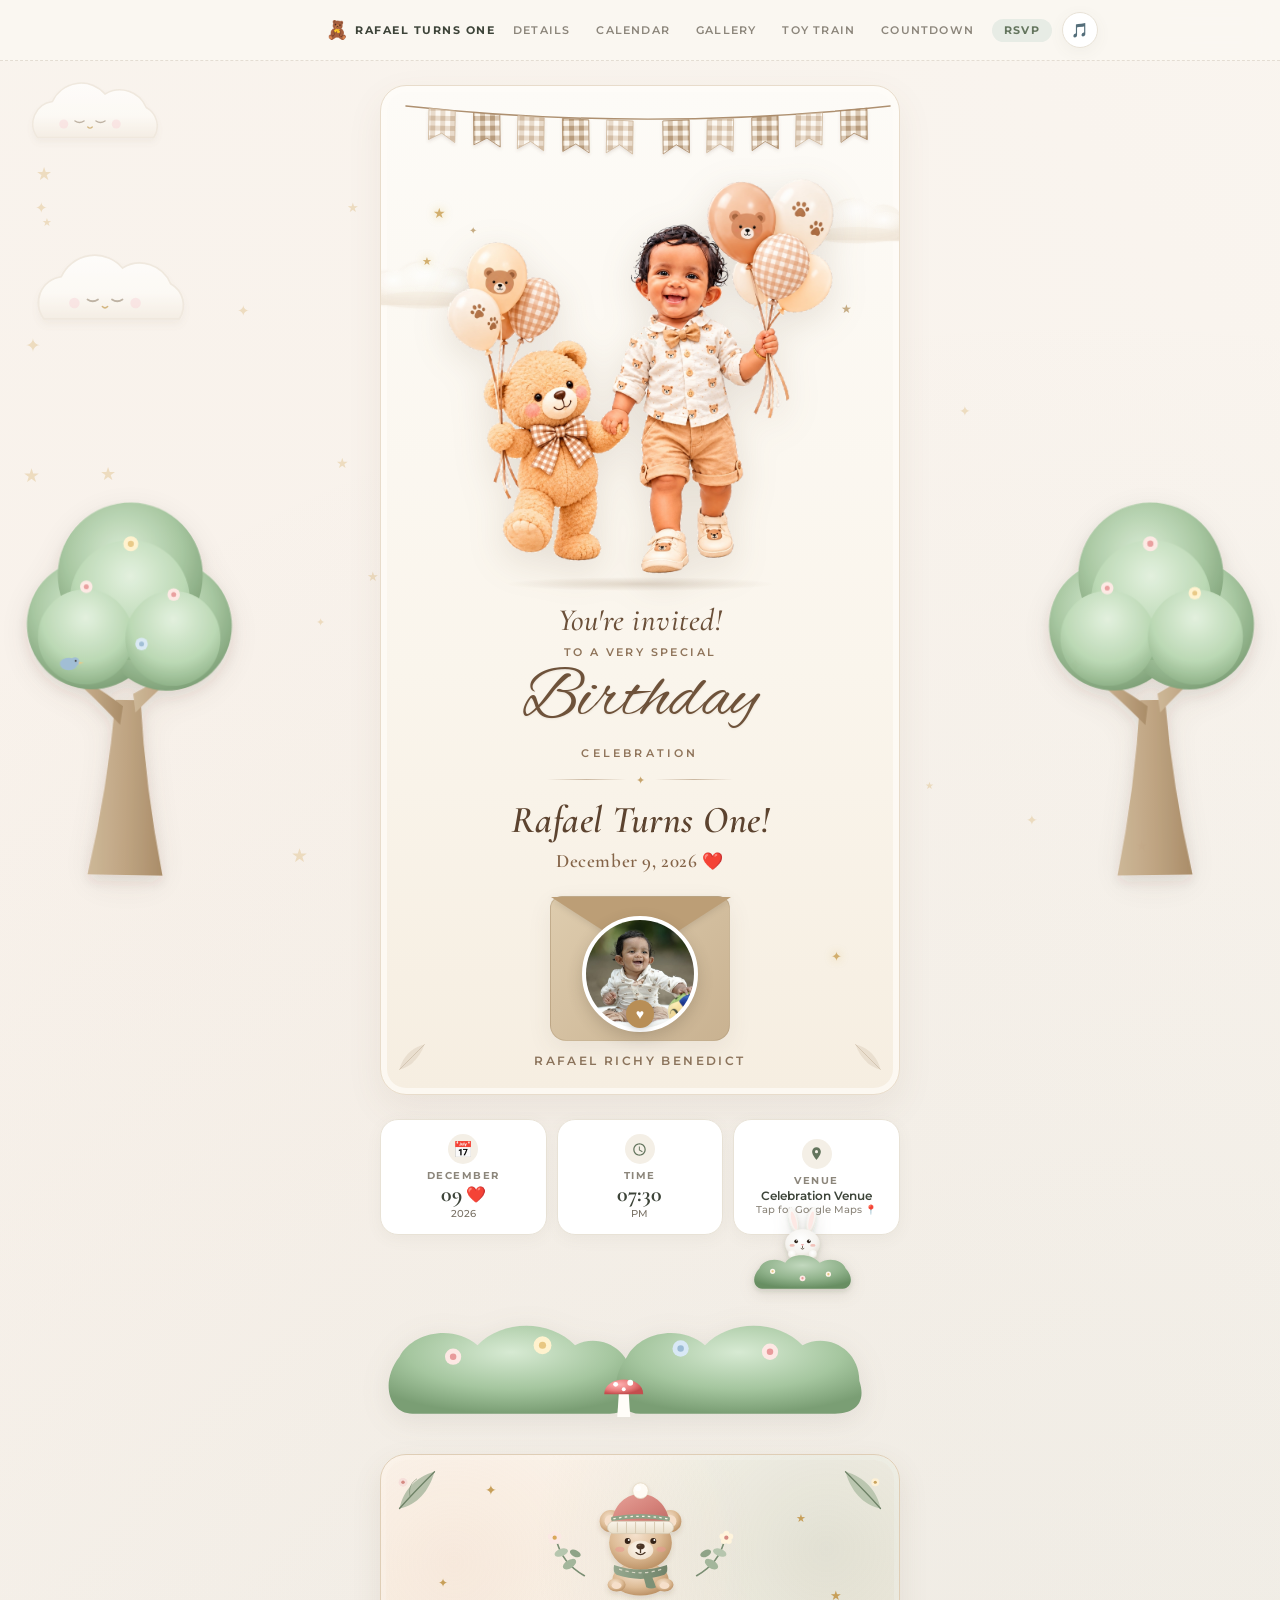
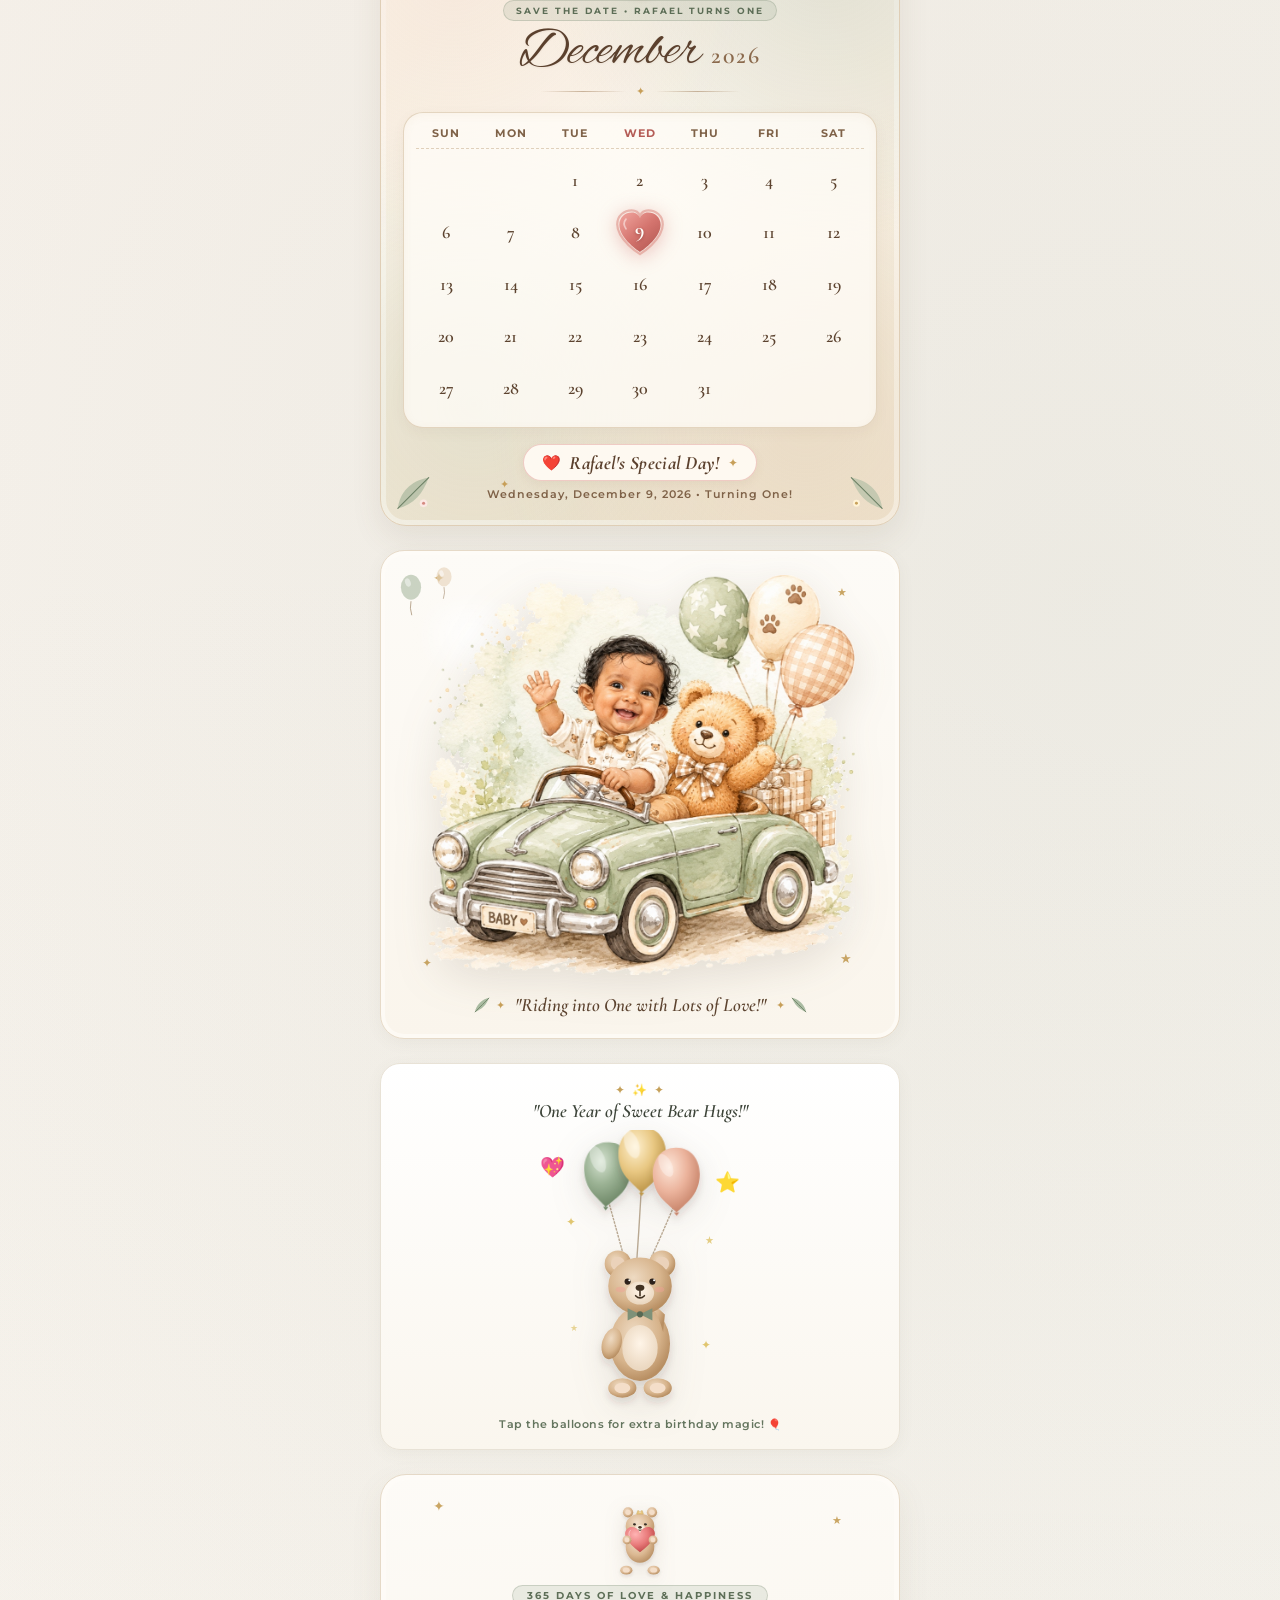
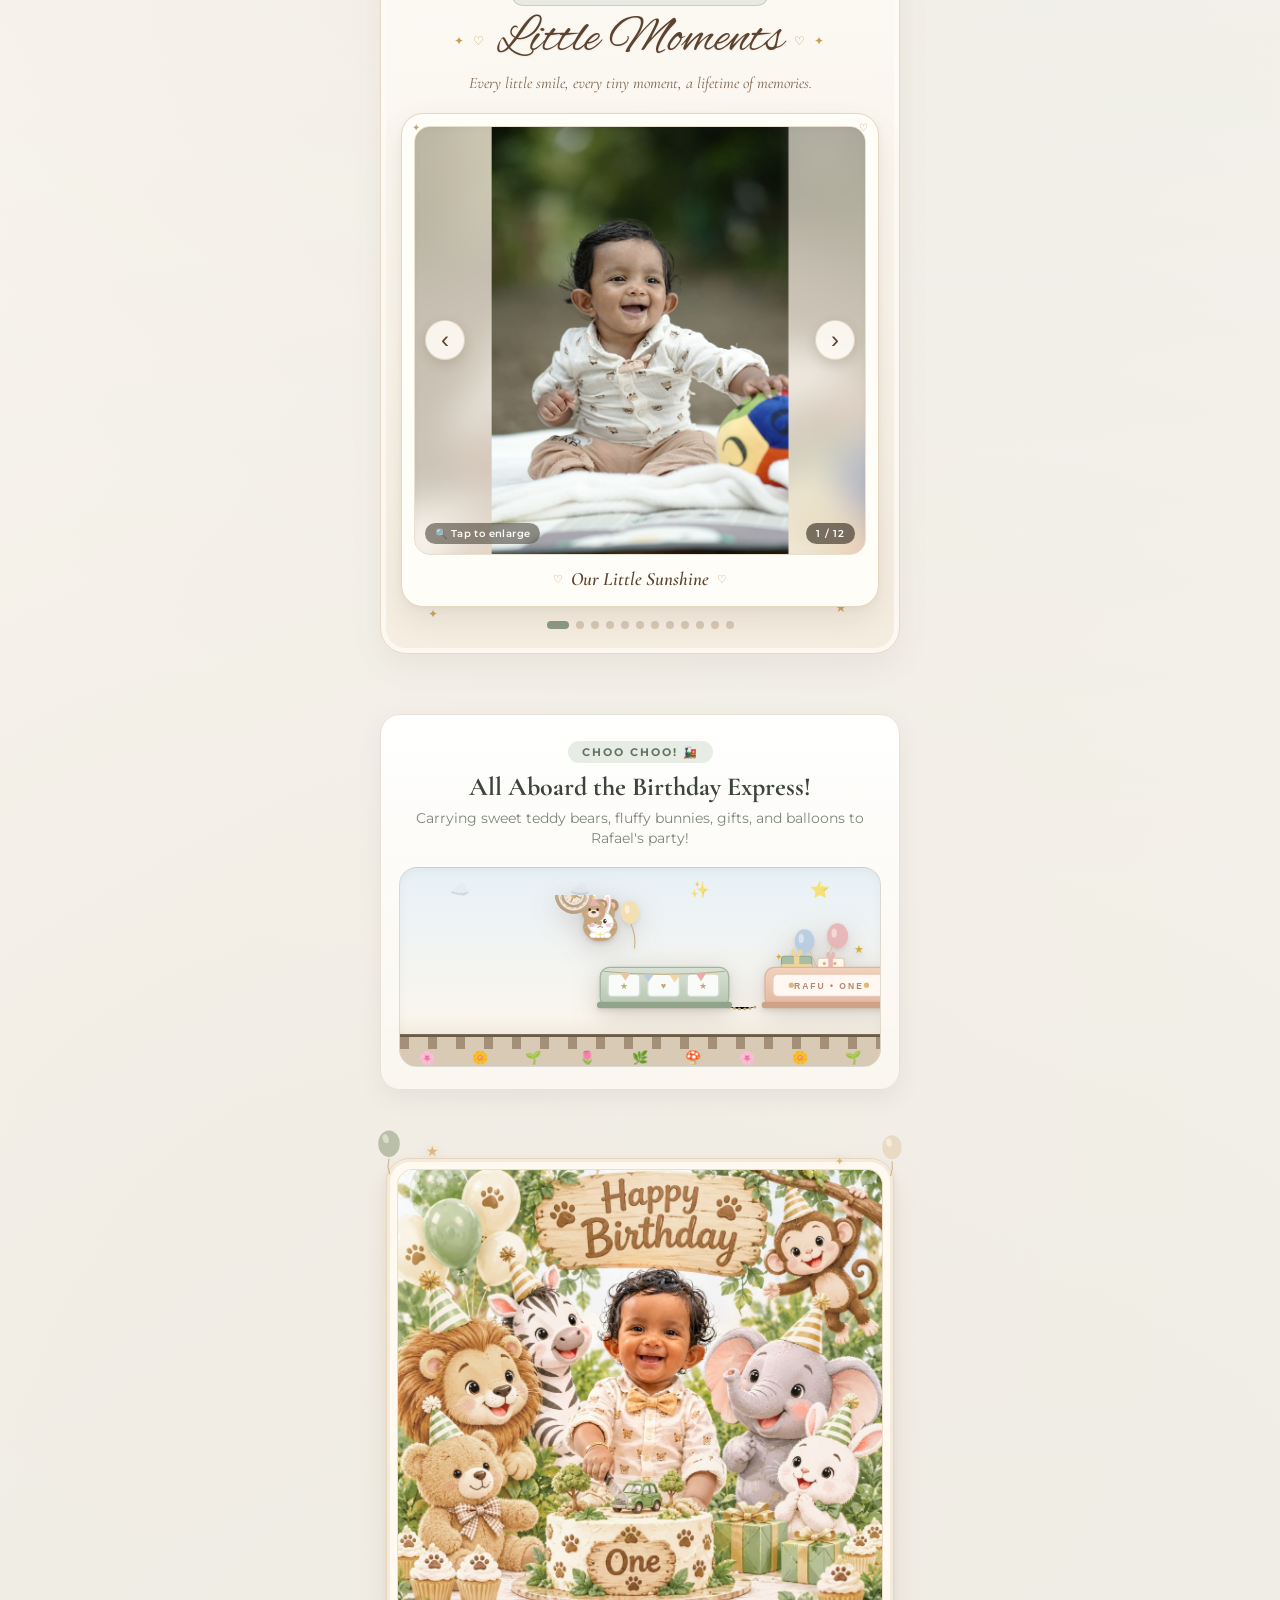
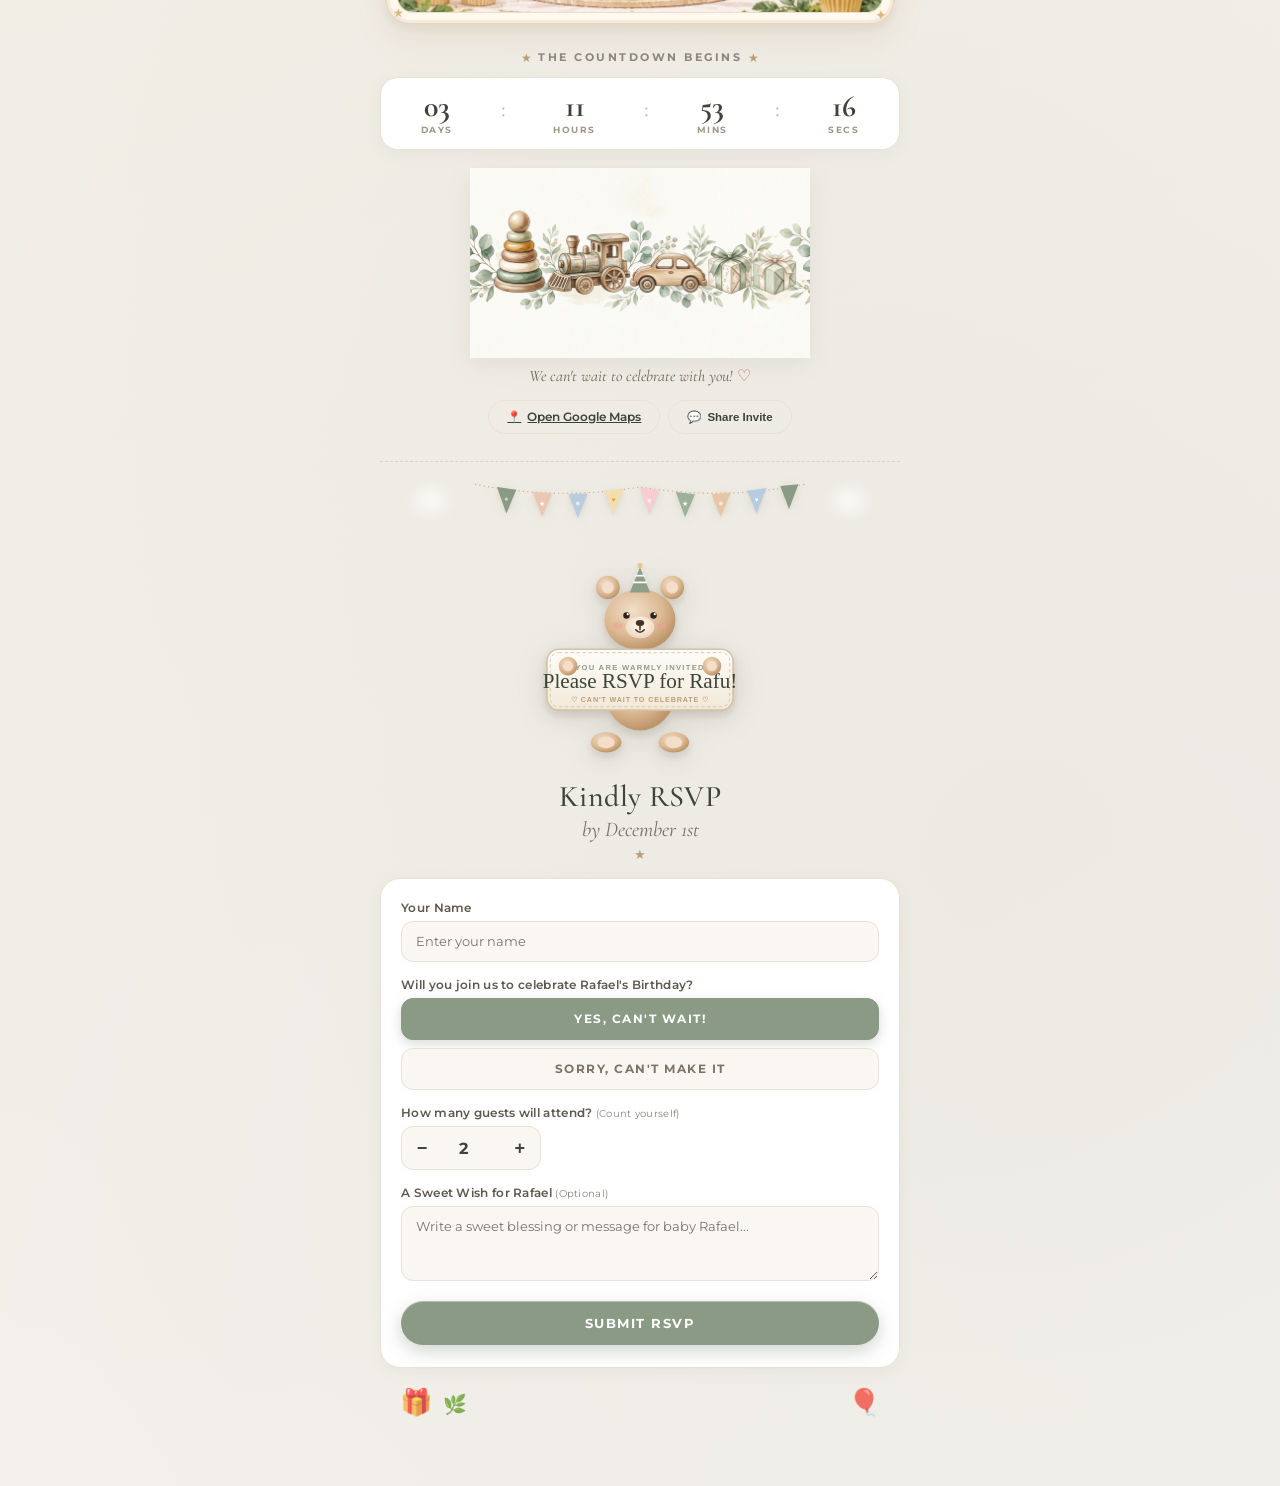
==== commit b6ef8ba7: "Add cache-busting query params and harden localStorage migration for Rafael and 7:30 PM" ====
--- a/index.html
+++ b/index.html
@@ -8,7 +8,7 @@
   <link rel="preconnect" href="https://fonts.googleapis.com">
   <link rel="preconnect" href="https://fonts.gstatic.com" crossorigin>
   <link href="https://fonts.googleapis.com/css2?family=Alex+Brush&family=Cormorant+Garamond:ital,wght@0,400;0,500;0,600;0,700;1,400;1,600&family=Montserrat:wght@300;400;500;600;700&family=Playfair+Display:ital,wght@0,500;0,600;0,700;1,400;1,600&display=swap" rel="stylesheet">
-  <link rel="stylesheet" href="style.css">
+  <link rel="stylesheet" href="style.css?v=20261127r1">
   <link rel="icon" href="data:image/svg+xml,<svg xmlns=%22http://www.w3.org/2000/svg%22 viewBox=%220 0 100 100%22><text y=%22.9em%22 font-size=%2290%22>🧸</text></svg>">
 </head>
 <body>
@@ -987,6 +987,6 @@
     </div>
   </div>
 
-  <script src="script.js"></script>
+  <script src="script.js?v=20261127r1"></script>
 </body>
 </html>
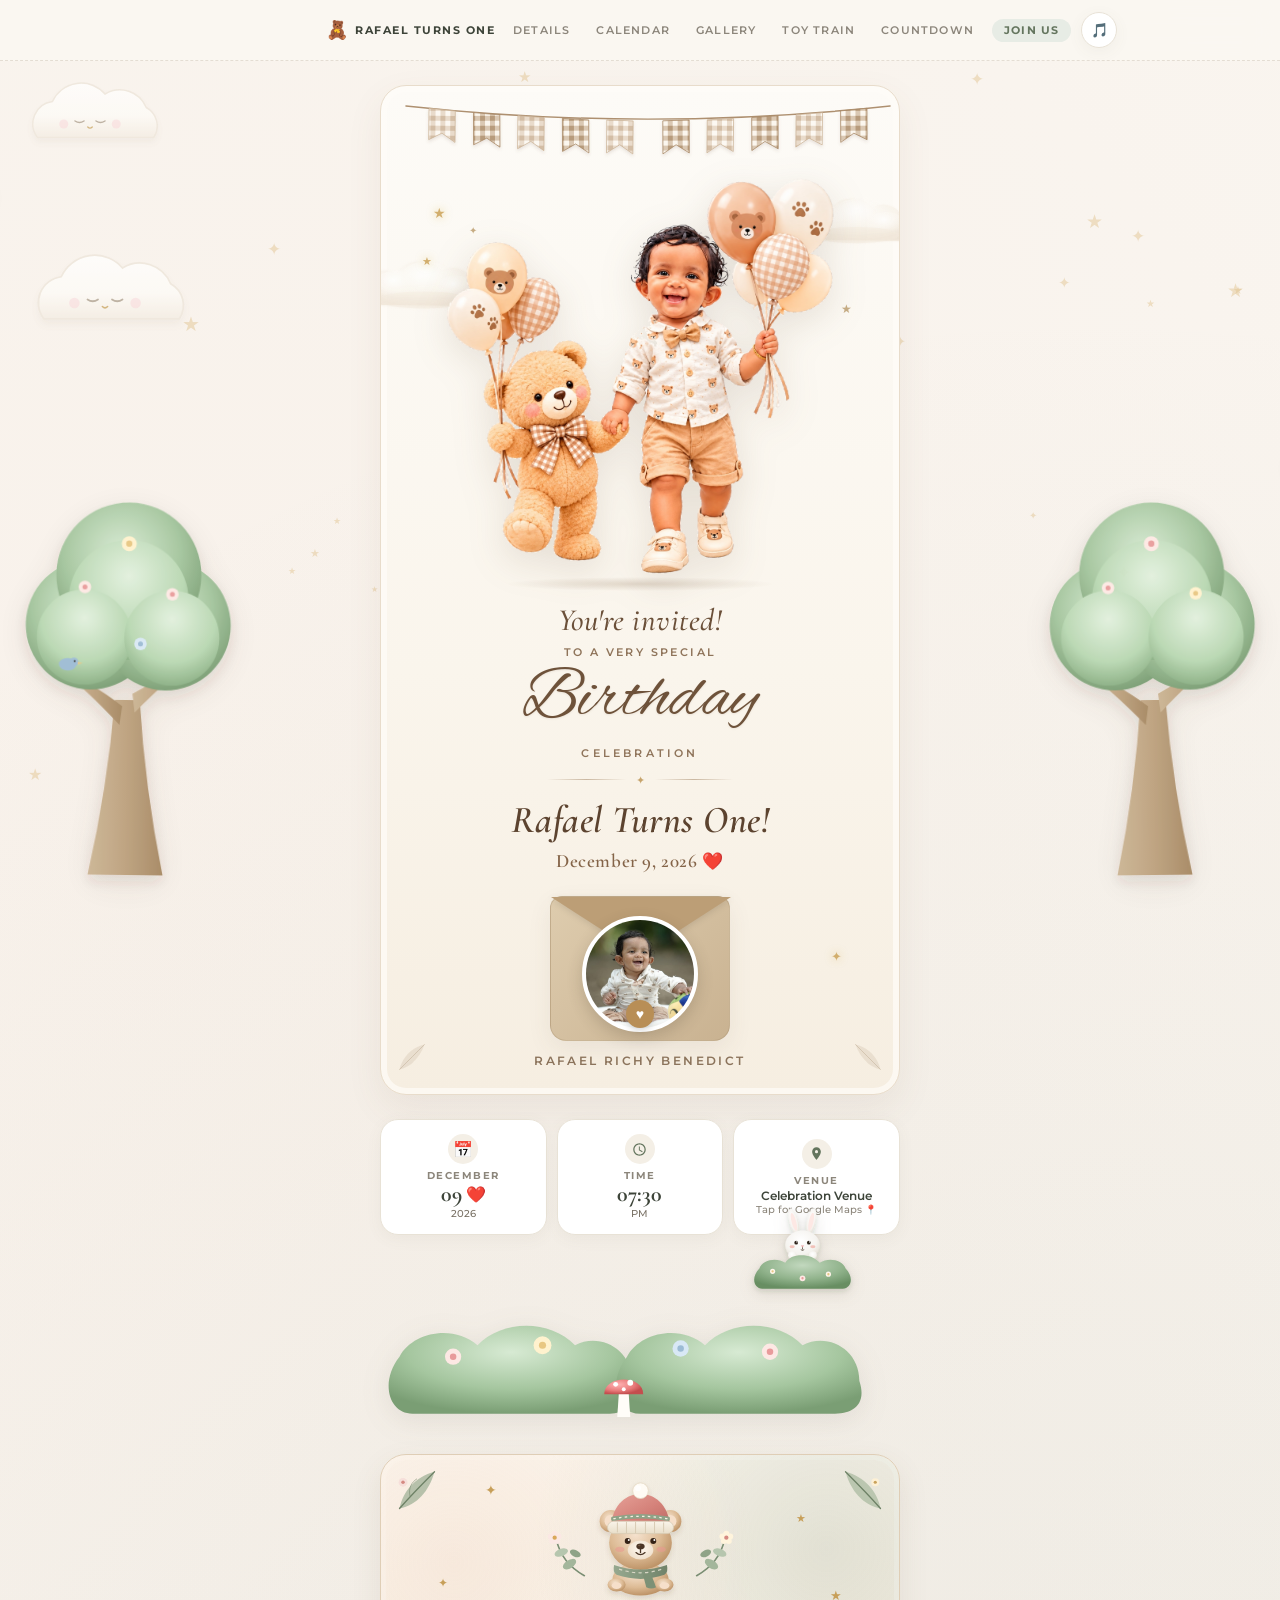
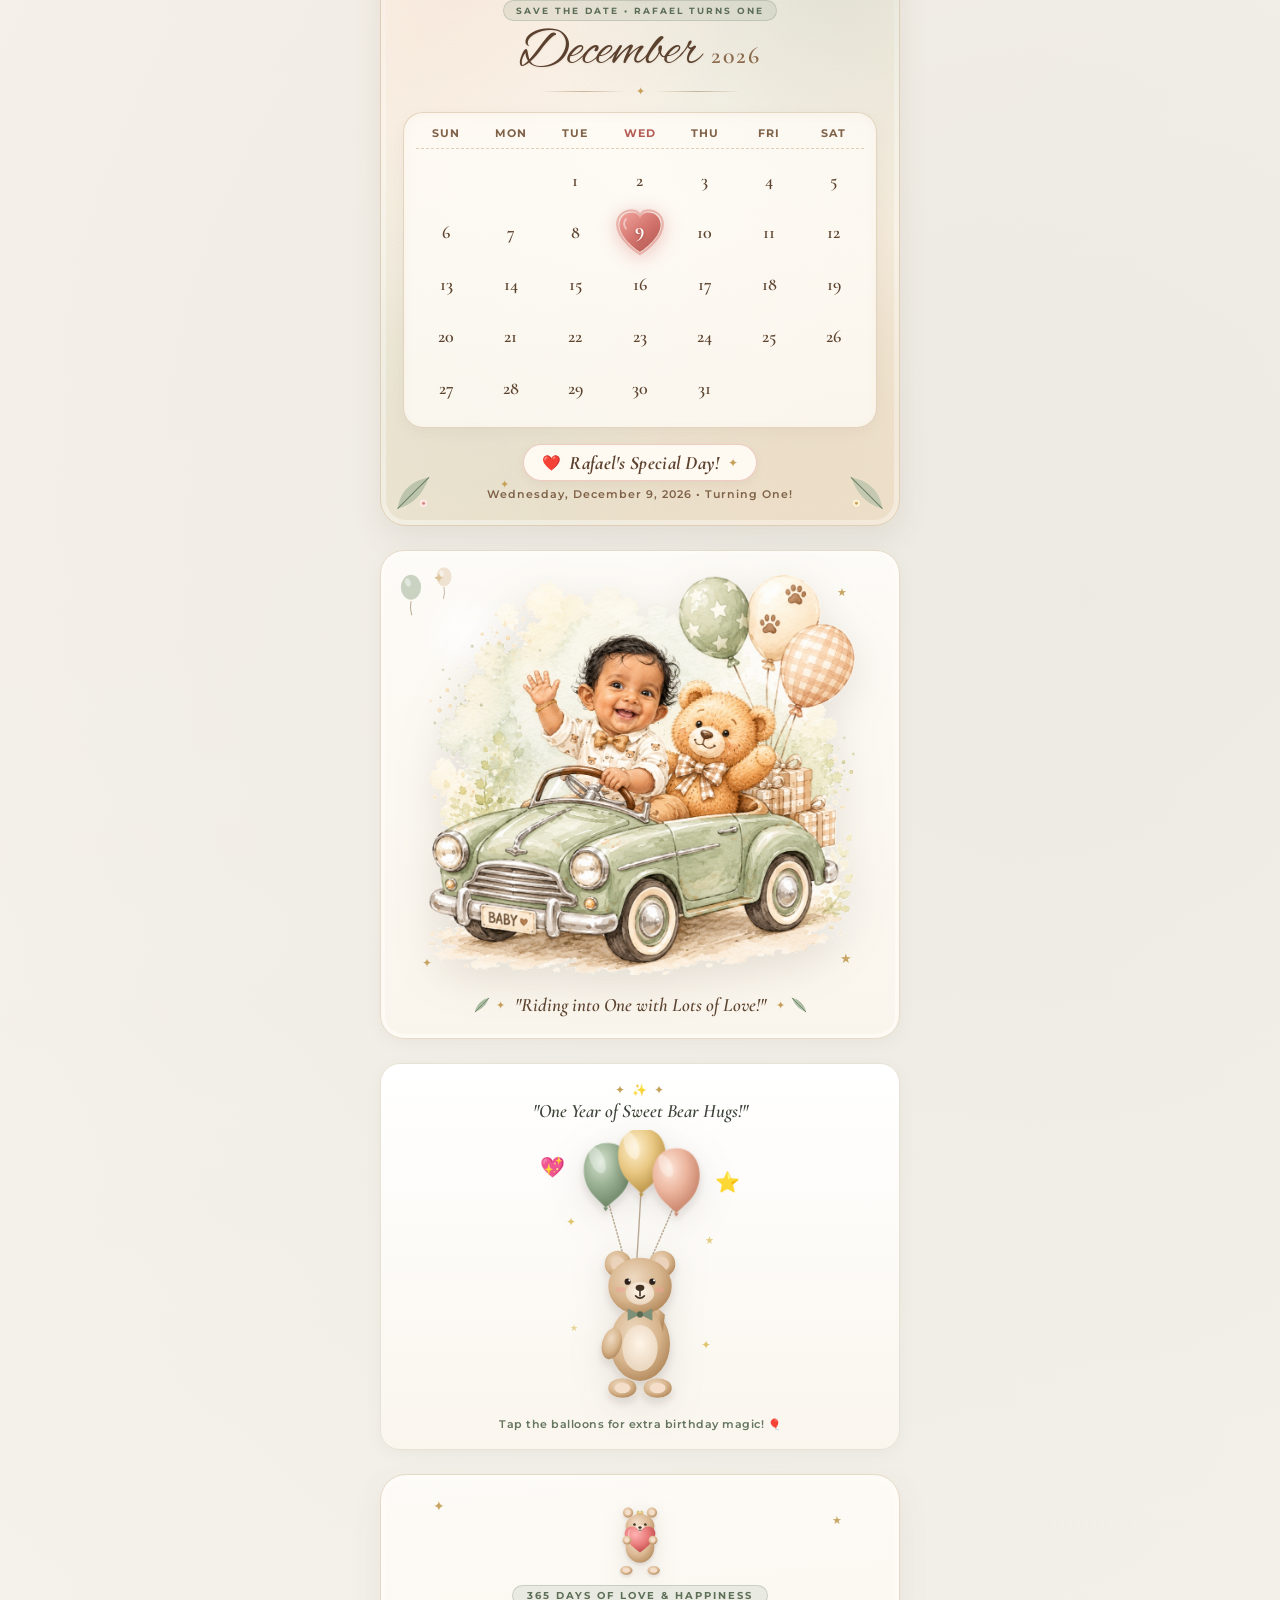
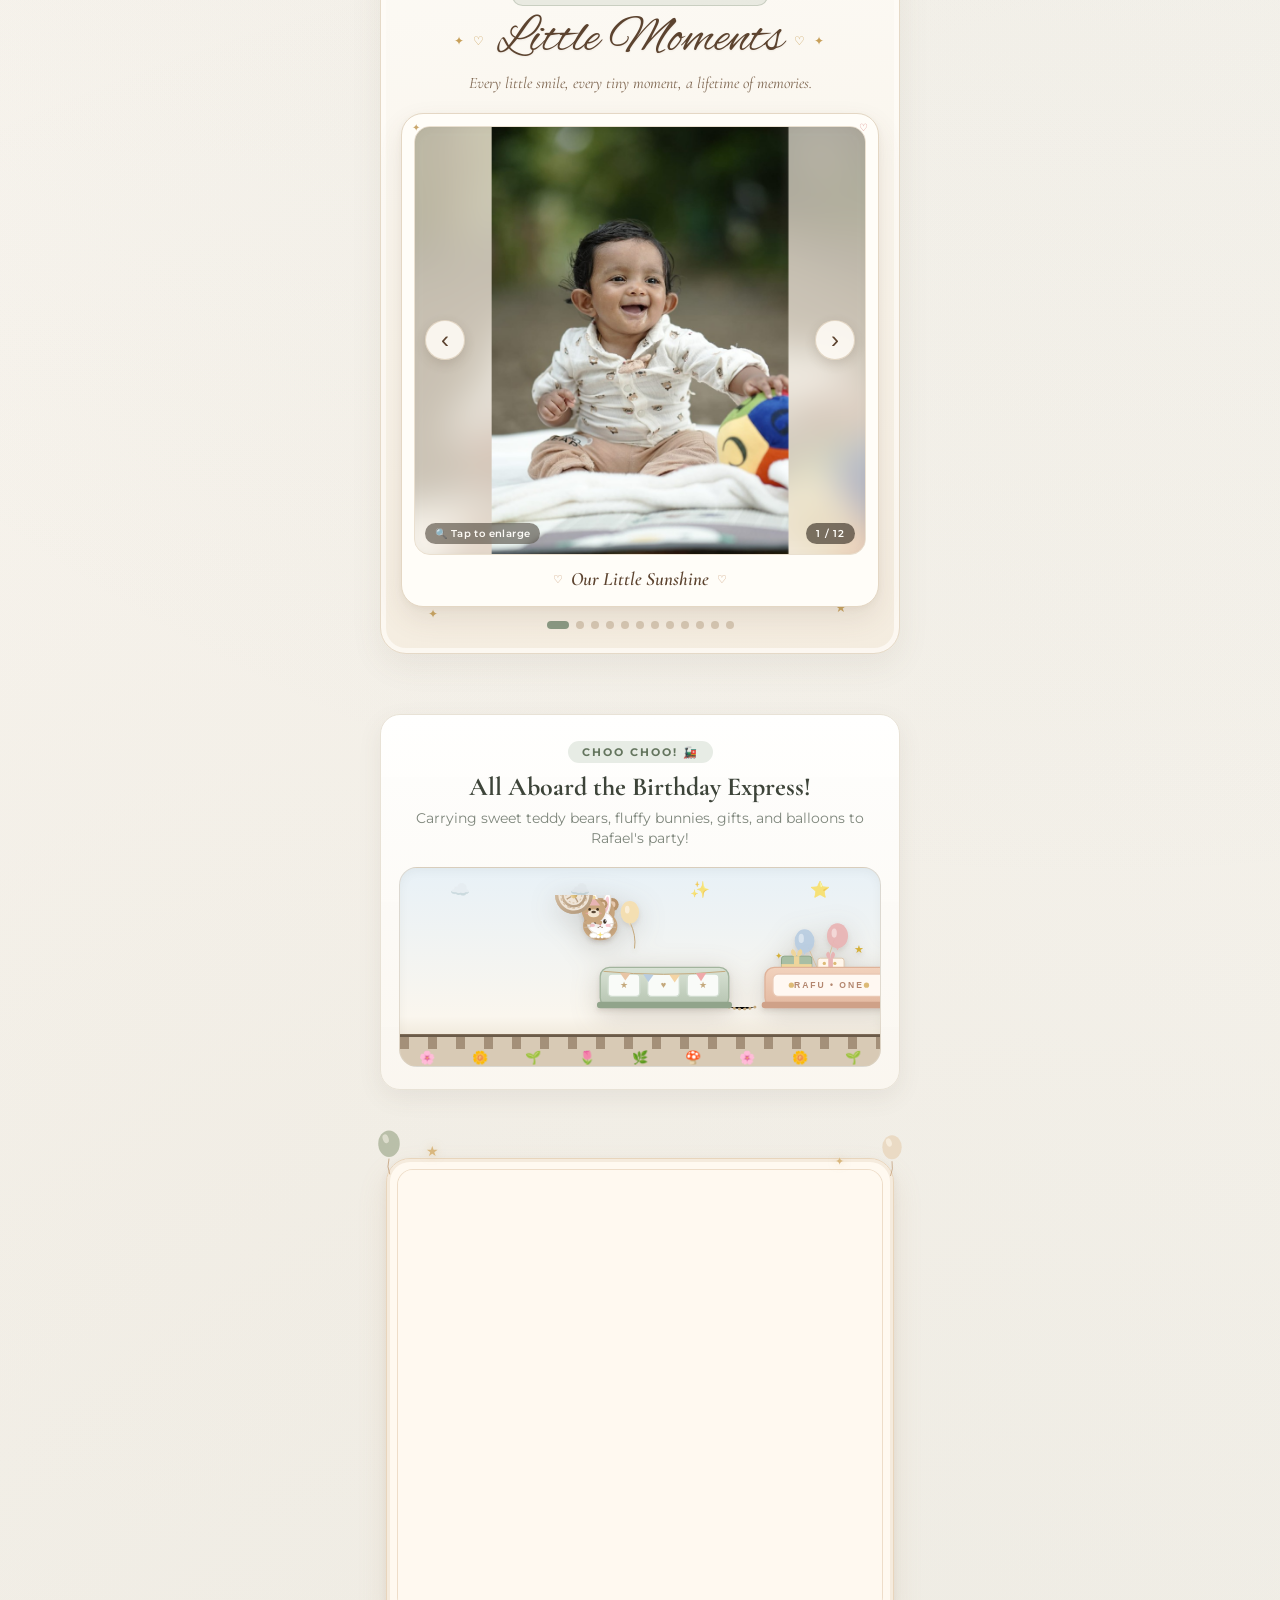
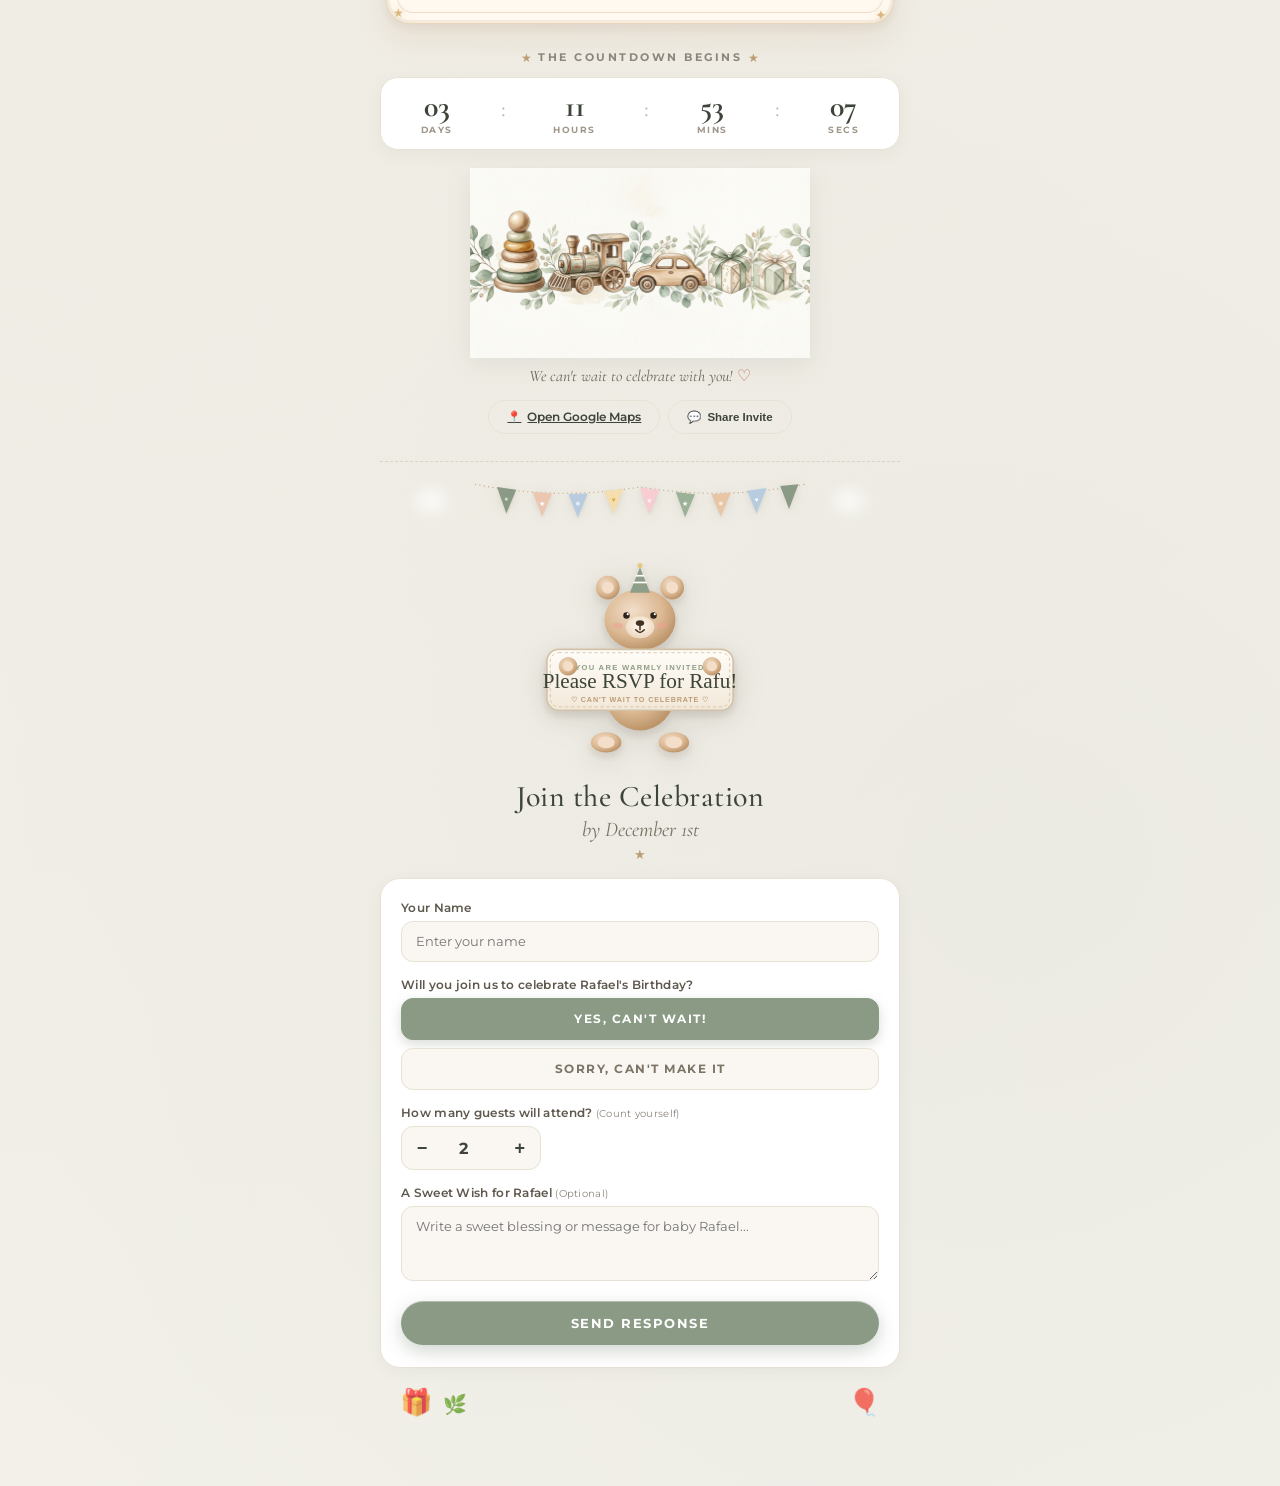
==== commit 3117e994: "Rename RSVP section to Join the Celebration" ====
--- a/index.html
+++ b/index.html
@@ -8,7 +8,7 @@
   <link rel="preconnect" href="https://fonts.googleapis.com">
   <link rel="preconnect" href="https://fonts.gstatic.com" crossorigin>
   <link href="https://fonts.googleapis.com/css2?family=Alex+Brush&family=Cormorant+Garamond:ital,wght@0,400;0,500;0,600;0,700;1,400;1,600&family=Montserrat:wght@300;400;500;600;700&family=Playfair+Display:ital,wght@0,500;0,600;0,700;1,400;1,600&display=swap" rel="stylesheet">
-  <link rel="stylesheet" href="style.css?v=20261127r1">
+  <link rel="stylesheet" href="style.css?v=20261127r2">
   <link rel="icon" href="data:image/svg+xml,<svg xmlns=%22http://www.w3.org/2000/svg%22 viewBox=%220 0 100 100%22><text y=%22.9em%22 font-size=%2290%22>🧸</text></svg>">
 </head>
 <body>
@@ -59,7 +59,7 @@
         <a href="#gallerySection" class="quick-link">GALLERY</a>
         <a href="#trainSection" class="quick-link">TOY TRAIN</a>
         <a href="#countdownSection" class="quick-link">COUNTDOWN</a>
-        <a href="#rsvpSection" class="quick-link highlight-rsvp">RSVP</a>
+        <a href="#rsvpSection" class="quick-link highlight-rsvp">JOIN US</a>
       </nav>
 
       <div class="header-right-controls">
@@ -103,7 +103,7 @@
         </a>
         <a href="#rsvpSection" class="mobile-nav-link mobile-nav-rsvp">
           <span class="mobile-nav-icon" aria-hidden="true">💌</span>
-          <span>RSVP</span>
+          <span>Join Us</span>
         </a>
       </div>
     </nav>
@@ -849,12 +849,12 @@
 
       <!-- Teddy Bear Holding Welcome Sign -->
       <div class="rsvp-bear-welcome-wrap">
-        <img src="assets/animals/bear_sign.svg" alt="Teddy Bear Holding RSVP Welcome Sign" class="bear-sign-svg">
-      </div>
-
-      <!-- RSVP Header -->
+        <img src="assets/animals/bear_sign.svg" alt="Teddy Bear Holding Welcome Sign" class="bear-sign-svg">
+      </div>
+
+      <!-- Join the Celebration Header -->
       <div class="rsvp-header-text">
-        <h2 class="rsvp-title">Kindly RSVP</h2>
+        <h2 class="rsvp-title">Join the Celebration</h2>
         <p class="rsvp-deadline-text">by <span id="rsvpDeadlineDate">December 1st</span></p>
         <div class="star-accent">★</div>
       </div>
@@ -900,7 +900,7 @@
         <!-- Submit Button -->
         <div class="form-submit-wrap">
           <button type="submit" class="btn-primary pill-btn submit-rsvp-btn" id="btnSubmitRsvp">
-            <span>SUBMIT RSVP</span>
+            <span>SEND RESPONSE</span>
           </button>
         </div>
 
@@ -938,8 +938,8 @@
   <div class="modal-backdrop hidden" id="hostDrawerModal" role="dialog" aria-modal="true" aria-labelledby="modalHostTitle">
     <div class="modal-card">
       <div class="modal-header">
-        <h3 class="modal-title" id="modalHostTitle">📋 RSVP Responses (<span id="modalTotalGuests">0</span> Guests)</h3>
-        <button class="modal-close-btn" id="closeHostDrawerBtn" aria-label="Close RSVP list">&times;</button>
+        <h3 class="modal-title" id="modalHostTitle">📋 Guest Responses (<span id="modalTotalGuests">0</span> Guests)</h3>
+        <button class="modal-close-btn" id="closeHostDrawerBtn" aria-label="Close guest responses list">&times;</button>
       </div>
       <div class="modal-body">
         <div class="rsvp-summary-stats">
@@ -953,7 +953,7 @@
           </div>
         </div>
         <div class="guest-list-container" id="guestListContainer">
-          <p class="empty-list-notice">No RSVPs received yet. Be the first to RSVP!</p>
+          <p class="empty-list-notice">No responses received yet. Be the first to reply!</p>
         </div>
       </div>
       <div class="modal-footer">
@@ -987,6 +987,6 @@
     </div>
   </div>
 
-  <script src="script.js?v=20261127r1"></script>
+  <script src="script.js?v=20261127r2"></script>
 </body>
 </html>
